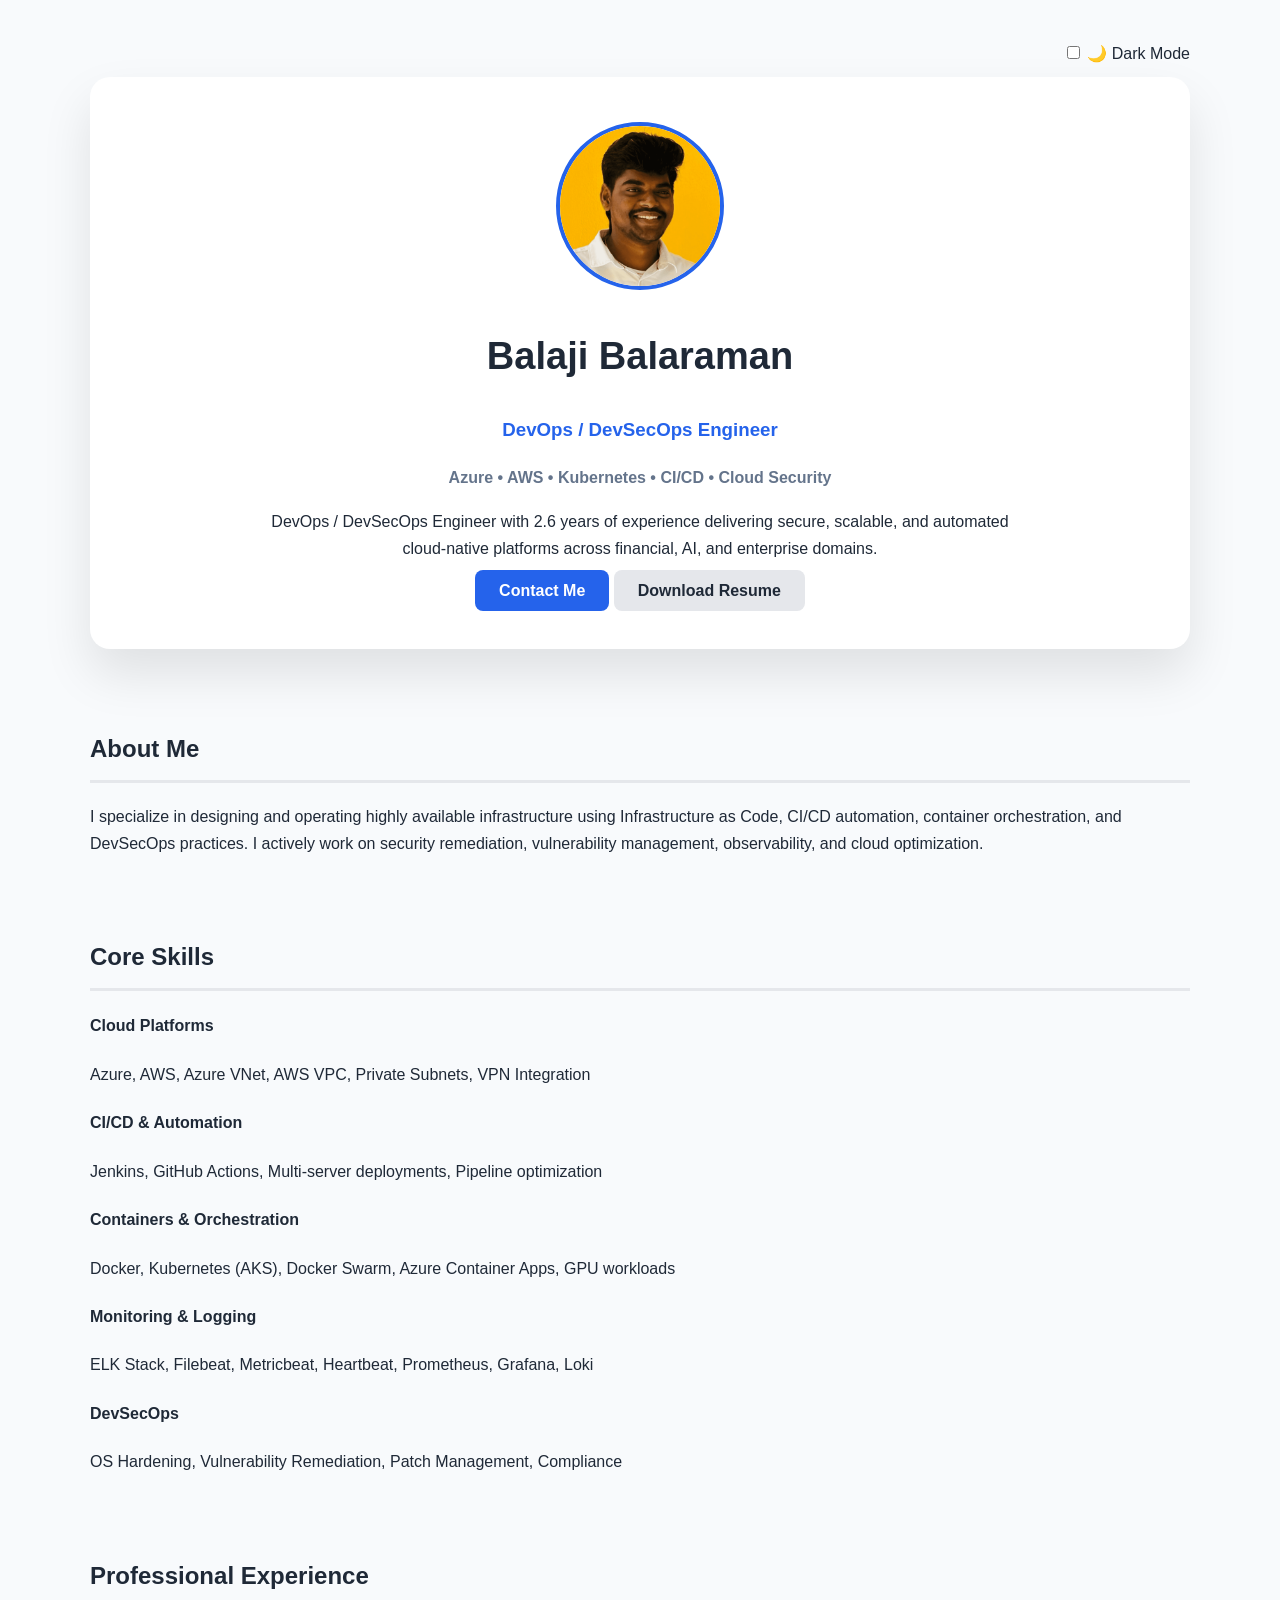
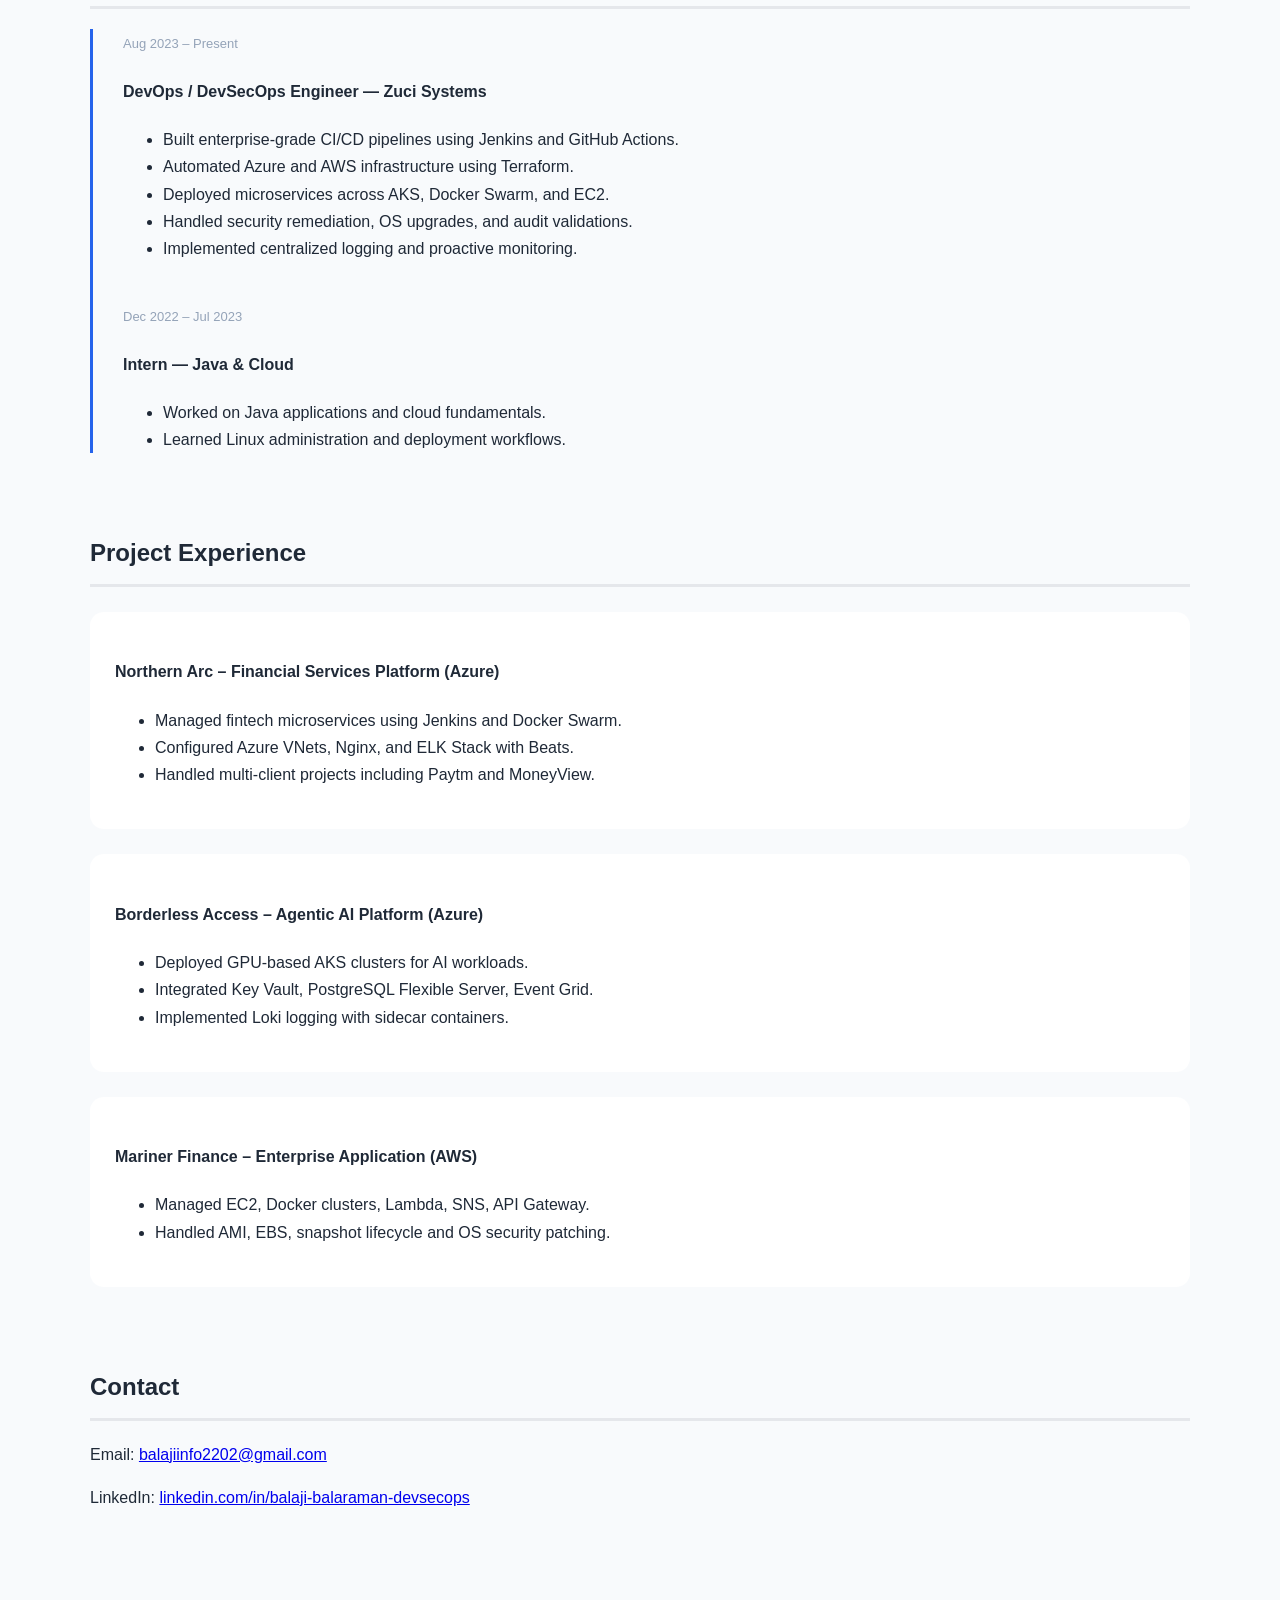
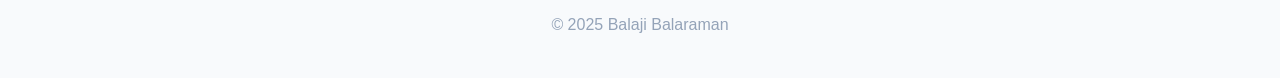
==== index.html @ a2fc6a90 "Add dark mode, timeline experience, resume download, and expanded content" ====
<!DOCTYPE html>
<html lang="en">
<head>
  <meta charset="UTF-8" />
  <meta name="viewport" content="width=device-width, initial-scale=1.0" />
  <title>Balaji Balaraman | DevOps Engineer</title>
  <link rel="stylesheet" href="style.css" />
</head>
<body>

  <!-- DARK MODE TOGGLE -->
  <div class="theme-toggle">
    <label>
      <input type="checkbox" id="darkToggle" />
      🌙 Dark Mode
    </label>
  </div>

  <!-- HERO -->
  <header class="hero">
    <div class="hero-card">
      <img src="/public/profile.jpg" class="profile-pic" />
      <h1>Balaji Balaraman</h1>
      <h3>DevOps / DevSecOps Engineer</h3>
      <p class="tagline">Azure • AWS • Kubernetes • CI/CD • Cloud Security</p>

      <p class="summary">
        DevOps / DevSecOps Engineer with 2.6 years of experience delivering
        secure, scalable, and automated cloud-native platforms across
        financial, AI, and enterprise domains.
      </p>

      <div class="hero-actions">
        <a href="#contact" class="btn primary">Contact Me</a>
        <a href="Balaji_Balaraman_Resume.pdf" download class="btn secondary">
          Download Resume
        </a>
      </div>
    </div>
  </header>

  <!-- ABOUT -->
  <section>
    <h2>About Me</h2>
    <p>
      I specialize in designing and operating highly available infrastructure
      using Infrastructure as Code, CI/CD automation, container orchestration,
      and DevSecOps practices. I actively work on security remediation,
      vulnerability management, observability, and cloud optimization.
    </p>
  </section>

  <!-- CORE SKILLS -->
  <section>
    <h2>Core Skills</h2>

    <div class="skills-block">
      <h4>Cloud Platforms</h4>
      <p>Azure, AWS, Azure VNet, AWS VPC, Private Subnets, VPN Integration</p>
    </div>

    <div class="skills-block">
      <h4>CI/CD & Automation</h4>
      <p>Jenkins, GitHub Actions, Multi-server deployments, Pipeline optimization</p>
    </div>

    <div class="skills-block">
      <h4>Containers & Orchestration</h4>
      <p>Docker, Kubernetes (AKS), Docker Swarm, Azure Container Apps, GPU workloads</p>
    </div>

    <div class="skills-block">
      <h4>Monitoring & Logging</h4>
      <p>ELK Stack, Filebeat, Metricbeat, Heartbeat, Prometheus, Grafana, Loki</p>
    </div>

    <div class="skills-block">
      <h4>DevSecOps</h4>
      <p>OS Hardening, Vulnerability Remediation, Patch Management, Compliance</p>
    </div>
  </section>

  <!-- EXPERIENCE TIMELINE -->
  <section>
    <h2>Professional Experience</h2>

    <div class="timeline">

      <div class="timeline-item">
        <span class="time">Aug 2023 – Present</span>
        <h4>DevOps / DevSecOps Engineer — Zuci Systems</h4>
        <ul>
          <li>Built enterprise-grade CI/CD pipelines using Jenkins and GitHub Actions.</li>
          <li>Automated Azure and AWS infrastructure using Terraform.</li>
          <li>Deployed microservices across AKS, Docker Swarm, and EC2.</li>
          <li>Handled security remediation, OS upgrades, and audit validations.</li>
          <li>Implemented centralized logging and proactive monitoring.</li>
        </ul>
      </div>

      <div class="timeline-item">
        <span class="time">Dec 2022 – Jul 2023</span>
        <h4>Intern — Java & Cloud</h4>
        <ul>
          <li>Worked on Java applications and cloud fundamentals.</li>
          <li>Learned Linux administration and deployment workflows.</li>
        </ul>
      </div>

    </div>
  </section>

  <!-- PROJECT EXPERIENCE -->
  <section>
    <h2>Project Experience</h2>

    <div class="project">
      <h4>Northern Arc – Financial Services Platform (Azure)</h4>
      <ul>
        <li>Managed fintech microservices using Jenkins and Docker Swarm.</li>
        <li>Configured Azure VNets, Nginx, and ELK Stack with Beats.</li>
        <li>Handled multi-client projects including Paytm and MoneyView.</li>
      </ul>
    </div>

    <div class="project">
      <h4>Borderless Access – Agentic AI Platform (Azure)</h4>
      <ul>
        <li>Deployed GPU-based AKS clusters for AI workloads.</li>
        <li>Integrated Key Vault, PostgreSQL Flexible Server, Event Grid.</li>
        <li>Implemented Loki logging with sidecar containers.</li>
      </ul>
    </div>

    <div class="project">
      <h4>Mariner Finance – Enterprise Application (AWS)</h4>
      <ul>
        <li>Managed EC2, Docker clusters, Lambda, SNS, API Gateway.</li>
        <li>Handled AMI, EBS, snapshot lifecycle and OS security patching.</li>
      </ul>
    </div>
  </section>

  <!-- CONTACT -->
  <section id="contact">
    <h2>Contact</h2>
    <p>Email: <a href="mailto:balajiinfo2202@gmail.com">balajiinfo2202@gmail.com</a></p>
    <p>
      LinkedIn:
      <a href="https://linkedin.com/in/balaji-balaraman-devsecops" target="_blank">
        linkedin.com/in/balaji-balaraman-devsecops
      </a>
    </p>
  </section>

  <footer>© 2025 Balaji Balaraman</footer>

  <script>
    const toggle = document.getElementById("darkToggle");
    toggle.addEventListener("change", () => {
      document.body.classList.toggle("dark");
    });
  </script>

</body>
</html>
---- style.css ----
body {
  font-family: "Segoe UI", sans-serif;
  background: #f8fafc;
  color: #1f2937;
  max-width: 1100px;
  margin: auto;
  padding: 40px 20px;
  line-height: 1.7;
  transition: background 0.3s, color 0.3s;
}

body.dark {
  background: #0f172a;
  color: #e5e7eb;
}

.theme-toggle {
  text-align: right;
  margin-bottom: 10px;
}

.hero {
  text-align: center;
  margin-bottom: 80px;
}

.hero-card {
  background: white;
  padding: 45px;
  border-radius: 20px;
  box-shadow: 0 25px 50px rgba(0,0,0,0.1);
}

body.dark .hero-card {
  background: #1e293b;
}

.profile-pic {
  width: 160px;
  border-radius: 50%;
  border: 4px solid #2563eb;
}

h1 { font-size: 38px; }
h3 { color: #2563eb; }

.tagline {
  font-weight: 600;
  color: #64748b;
}

.summary {
  max-width: 750px;
  margin: 15px auto;
}

.btn {
  padding: 12px 24px;
  border-radius: 8px;
  font-weight: 600;
  text-decoration: none;
}

.primary {
  background: #2563eb;
  color: white;
}

.secondary {
  background: #e5e7eb;
  color: #1f2937;
}

section {
  margin-top: 80px;
}

h2 {
  border-bottom: 3px solid #e5e7eb;
  padding-bottom: 10px;
}

.skills-block {
  margin-bottom: 20px;
}

.timeline {
  border-left: 3px solid #2563eb;
  padding-left: 30px;
}

.timeline-item {
  margin-bottom: 40px;
}

.time {
  font-size: 13px;
  color: #94a3b8;
}

.project {
  background: white;
  padding: 25px;
  border-radius: 14px;
  margin-top: 25px;
}

body.dark .project {
  background: #1e293b;
}

footer {
  margin-top: 100px;
  text-align: center;
  color: #94a3b8;
}
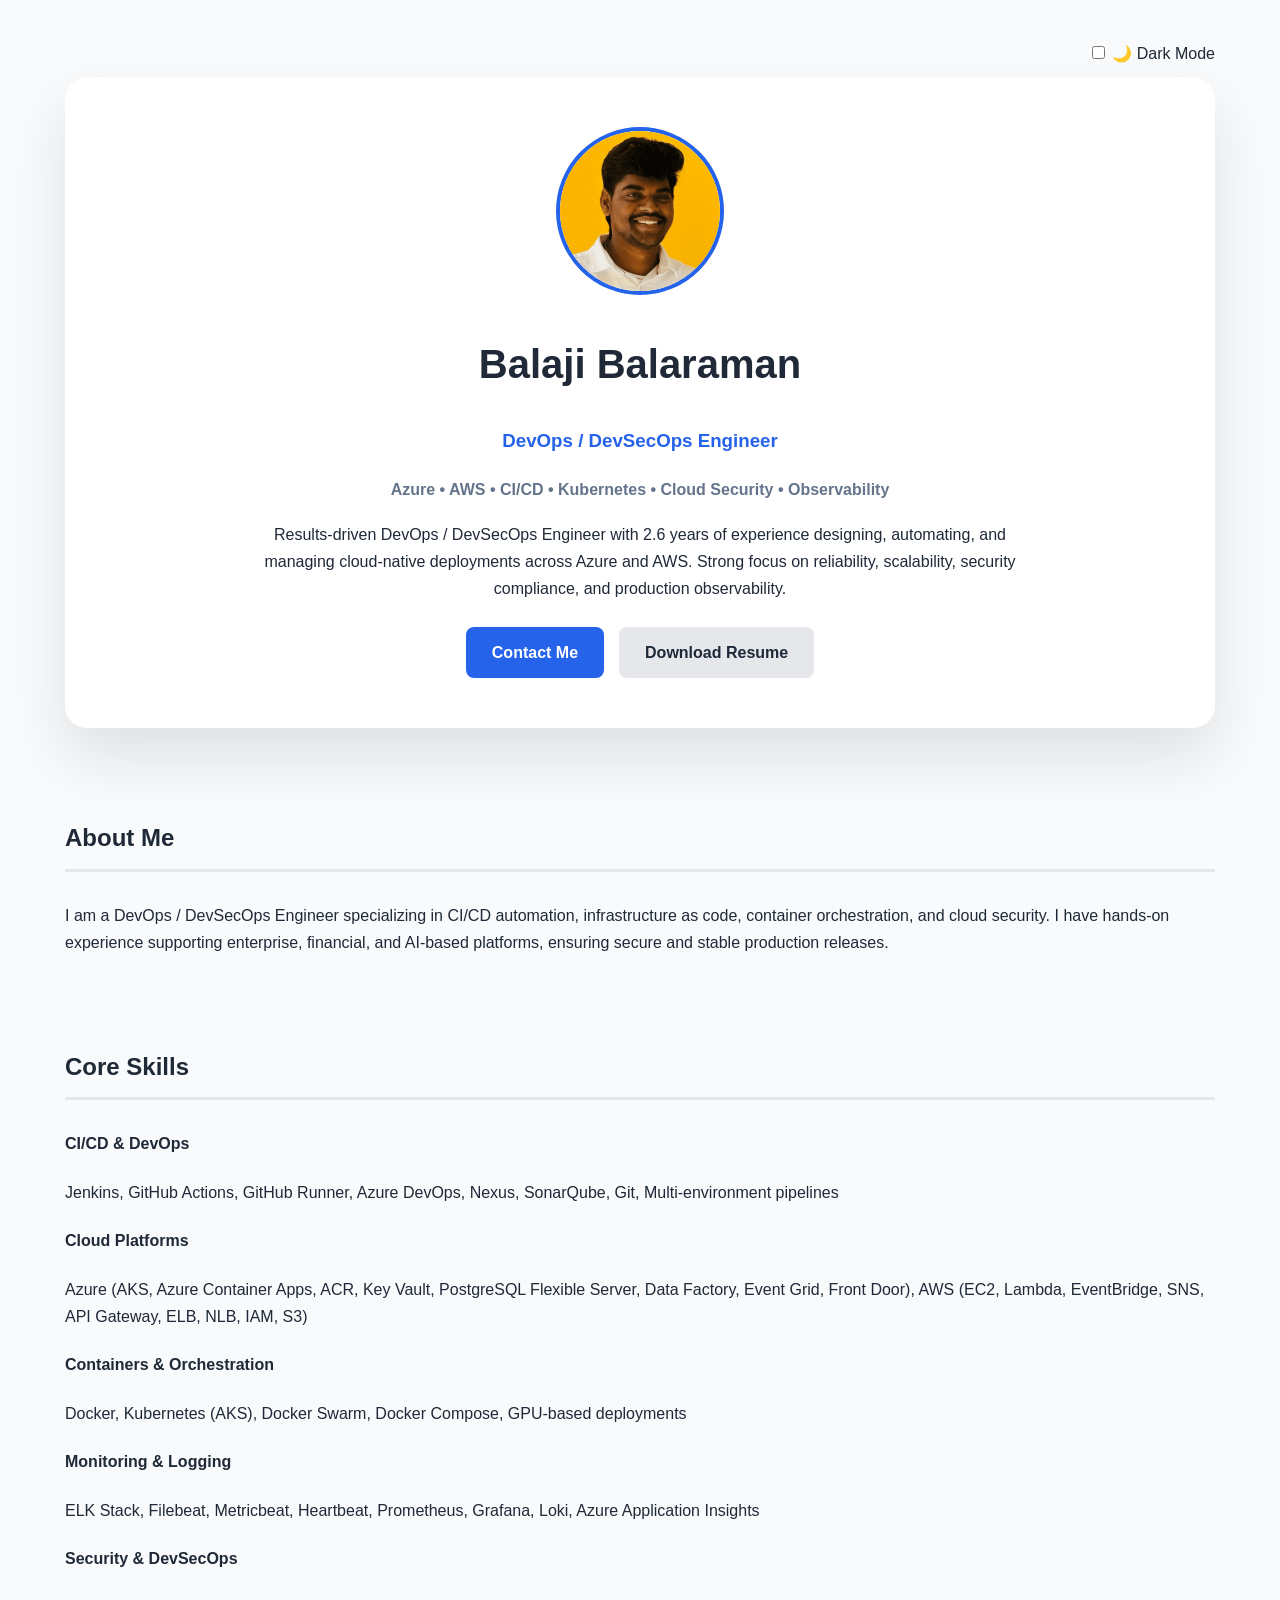
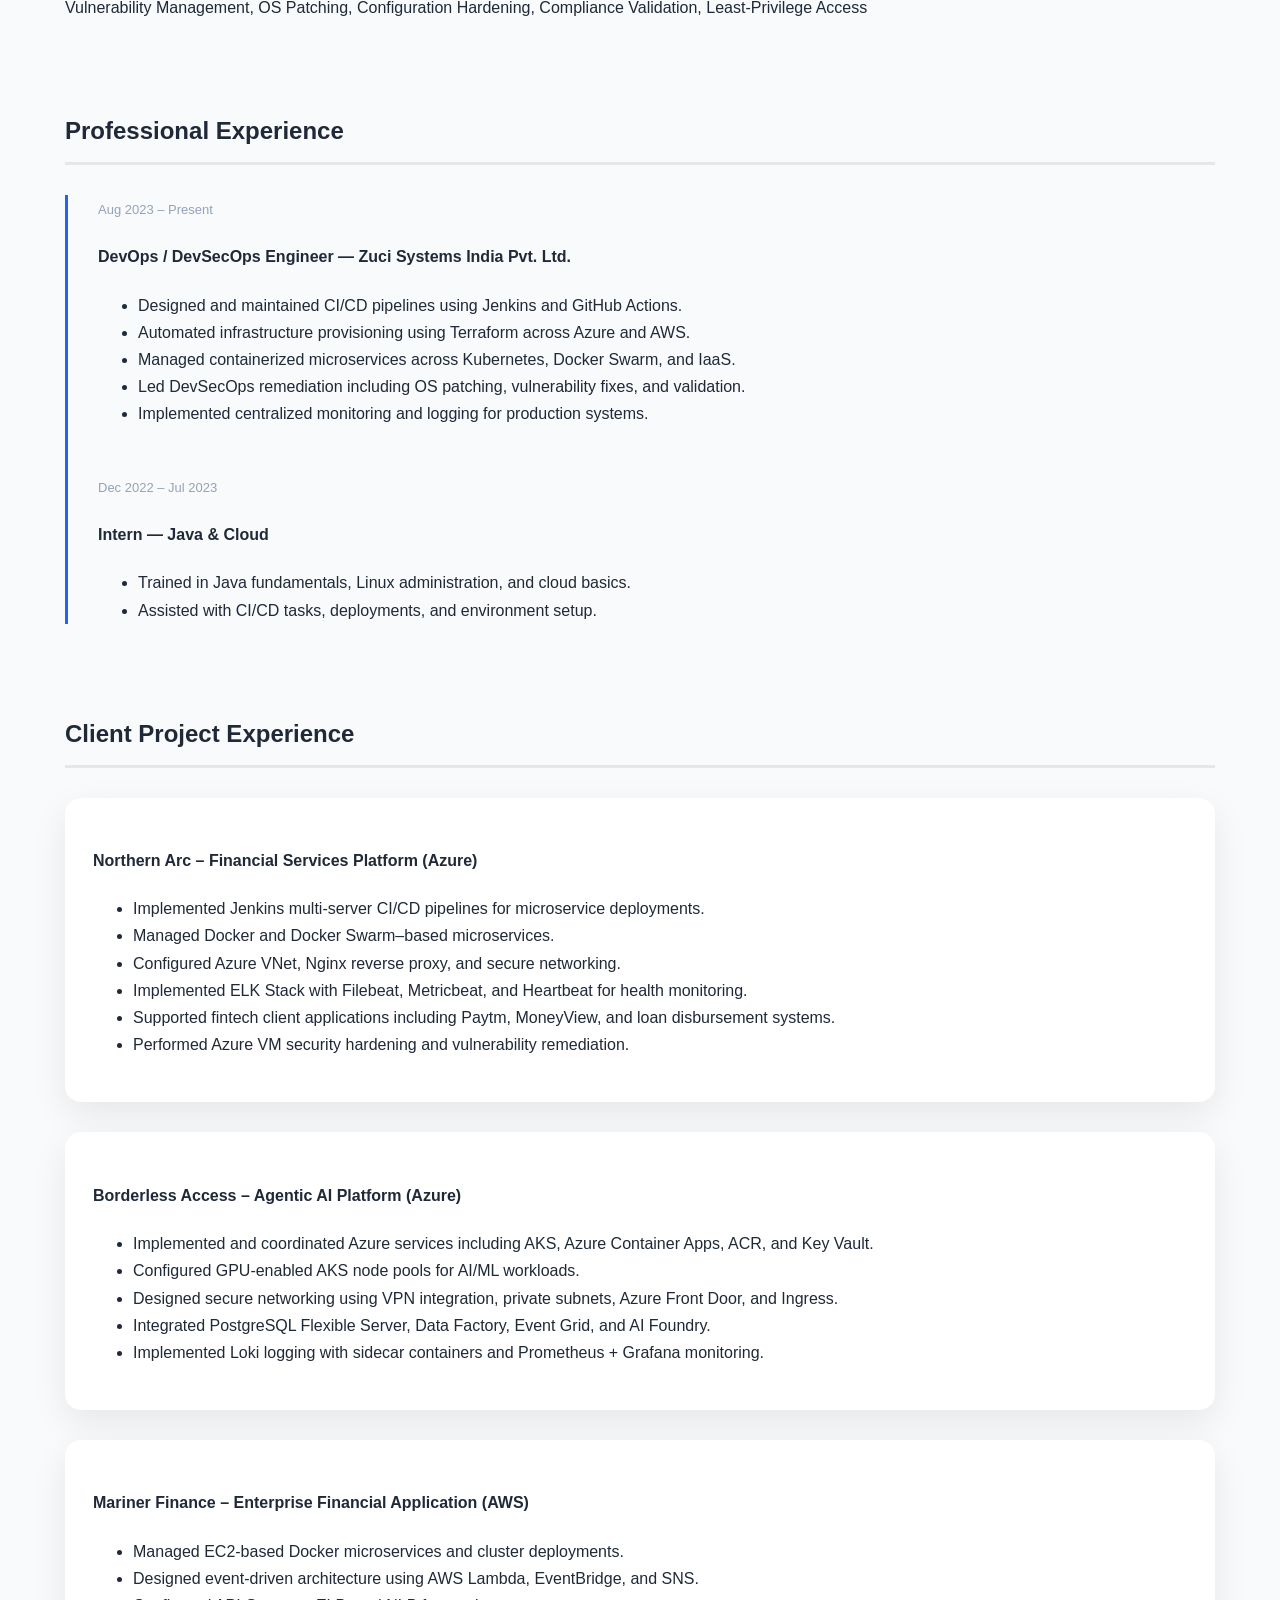
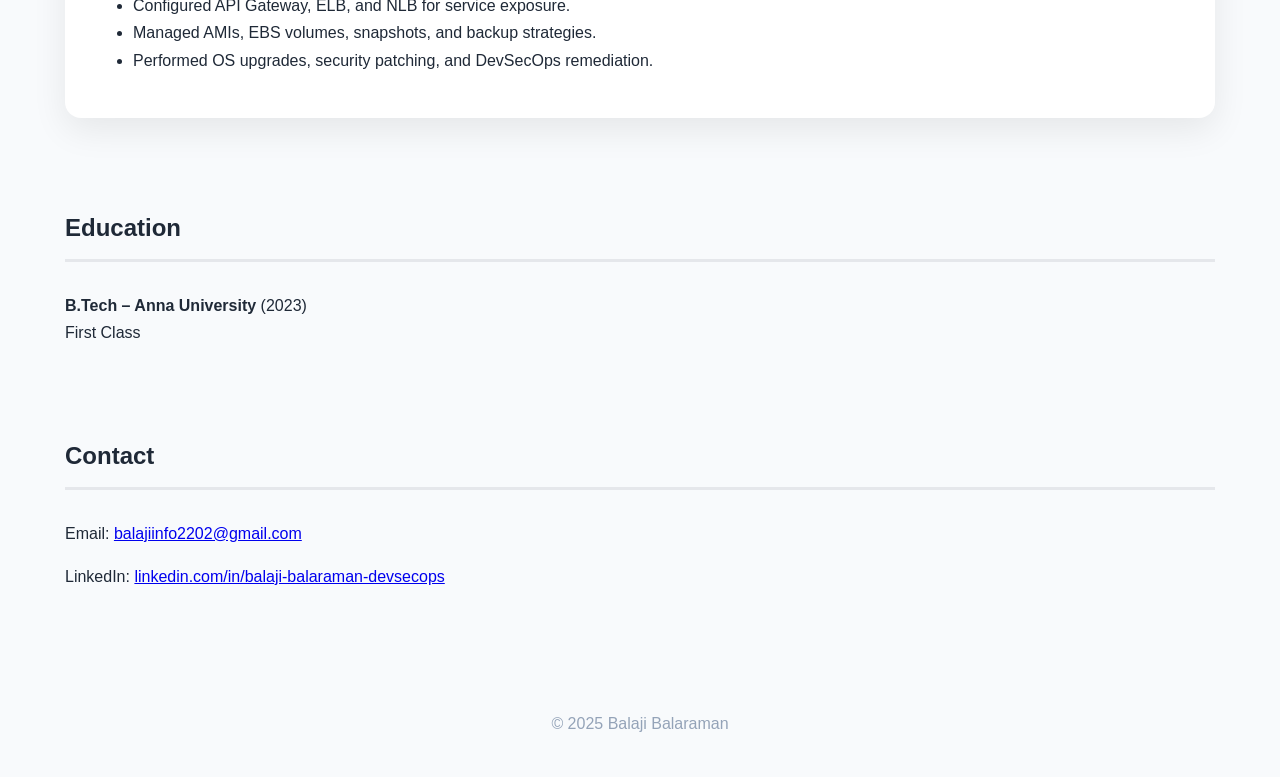
==== commit 7f3c9a94: "Update portfolio with resume-aligned detailed project experience" ====
--- a/index.html
+++ b/index.html
@@ -3,7 +3,7 @@
 <head>
   <meta charset="UTF-8" />
   <meta name="viewport" content="width=device-width, initial-scale=1.0" />
-  <title>Balaji Balaraman | DevOps Engineer</title>
+  <title>Balaji Balaraman | DevOps / DevSecOps Engineer</title>
   <link rel="stylesheet" href="style.css" />
 </head>
 <body>
@@ -19,15 +19,18 @@
   <!-- HERO -->
   <header class="hero">
     <div class="hero-card">
-      <img src="/public/profile.jpg" class="profile-pic" />
+      <img src="/public/profile.jpg" alt="Balaji Balaraman" class="profile-pic" />
       <h1>Balaji Balaraman</h1>
       <h3>DevOps / DevSecOps Engineer</h3>
-      <p class="tagline">Azure • AWS • Kubernetes • CI/CD • Cloud Security</p>
+      <p class="tagline">
+        Azure • AWS • CI/CD • Kubernetes • Cloud Security • Observability
+      </p>
 
       <p class="summary">
-        DevOps / DevSecOps Engineer with 2.6 years of experience delivering
-        secure, scalable, and automated cloud-native platforms across
-        financial, AI, and enterprise domains.
+        Results-driven DevOps / DevSecOps Engineer with 2.6 years of experience
+        designing, automating, and managing cloud-native deployments across
+        Azure and AWS. Strong focus on reliability, scalability, security
+        compliance, and production observability.
       </p>
 
       <div class="hero-actions">
@@ -43,10 +46,10 @@
   <section>
     <h2>About Me</h2>
     <p>
-      I specialize in designing and operating highly available infrastructure
-      using Infrastructure as Code, CI/CD automation, container orchestration,
-      and DevSecOps practices. I actively work on security remediation,
-      vulnerability management, observability, and cloud optimization.
+      I am a DevOps / DevSecOps Engineer specializing in CI/CD automation,
+      infrastructure as code, container orchestration, and cloud security.
+      I have hands-on experience supporting enterprise, financial, and AI-based
+      platforms, ensuring secure and stable production releases.
     </p>
   </section>
 
@@ -55,28 +58,44 @@
     <h2>Core Skills</h2>
 
     <div class="skills-block">
+      <h4>CI/CD & DevOps</h4>
+      <p>
+        Jenkins, GitHub Actions, GitHub Runner, Azure DevOps, Nexus,
+        SonarQube, Git, Multi-environment pipelines
+      </p>
+    </div>
+
+    <div class="skills-block">
       <h4>Cloud Platforms</h4>
-      <p>Azure, AWS, Azure VNet, AWS VPC, Private Subnets, VPN Integration</p>
-    </div>
-
-    <div class="skills-block">
-      <h4>CI/CD & Automation</h4>
-      <p>Jenkins, GitHub Actions, Multi-server deployments, Pipeline optimization</p>
+      <p>
+        Azure (AKS, Azure Container Apps, ACR, Key Vault, PostgreSQL Flexible Server,
+        Data Factory, Event Grid, Front Door),
+        AWS (EC2, Lambda, EventBridge, SNS, API Gateway, ELB, NLB, IAM, S3)
+      </p>
     </div>
 
     <div class="skills-block">
       <h4>Containers & Orchestration</h4>
-      <p>Docker, Kubernetes (AKS), Docker Swarm, Azure Container Apps, GPU workloads</p>
+      <p>
+        Docker, Kubernetes (AKS), Docker Swarm, Docker Compose,
+        GPU-based deployments
+      </p>
     </div>
 
     <div class="skills-block">
       <h4>Monitoring & Logging</h4>
-      <p>ELK Stack, Filebeat, Metricbeat, Heartbeat, Prometheus, Grafana, Loki</p>
-    </div>
-
-    <div class="skills-block">
-      <h4>DevSecOps</h4>
-      <p>OS Hardening, Vulnerability Remediation, Patch Management, Compliance</p>
+      <p>
+        ELK Stack, Filebeat, Metricbeat, Heartbeat,
+        Prometheus, Grafana, Loki, Azure Application Insights
+      </p>
+    </div>
+
+    <div class="skills-block">
+      <h4>Security & DevSecOps</h4>
+      <p>
+        Vulnerability Management, OS Patching, Configuration Hardening,
+        Compliance Validation, Least-Privilege Access
+      </p>
     </div>
   </section>
 
@@ -85,16 +104,15 @@
     <h2>Professional Experience</h2>
 
     <div class="timeline">
-
       <div class="timeline-item">
         <span class="time">Aug 2023 – Present</span>
-        <h4>DevOps / DevSecOps Engineer — Zuci Systems</h4>
+        <h4>DevOps / DevSecOps Engineer — Zuci Systems India Pvt. Ltd.</h4>
         <ul>
-          <li>Built enterprise-grade CI/CD pipelines using Jenkins and GitHub Actions.</li>
-          <li>Automated Azure and AWS infrastructure using Terraform.</li>
-          <li>Deployed microservices across AKS, Docker Swarm, and EC2.</li>
-          <li>Handled security remediation, OS upgrades, and audit validations.</li>
-          <li>Implemented centralized logging and proactive monitoring.</li>
+          <li>Designed and maintained CI/CD pipelines using Jenkins and GitHub Actions.</li>
+          <li>Automated infrastructure provisioning using Terraform across Azure and AWS.</li>
+          <li>Managed containerized microservices across Kubernetes, Docker Swarm, and IaaS.</li>
+          <li>Led DevSecOps remediation including OS patching, vulnerability fixes, and validation.</li>
+          <li>Implemented centralized monitoring and logging for production systems.</li>
         </ul>
       </div>
 
@@ -102,43 +120,59 @@
         <span class="time">Dec 2022 – Jul 2023</span>
         <h4>Intern — Java & Cloud</h4>
         <ul>
-          <li>Worked on Java applications and cloud fundamentals.</li>
-          <li>Learned Linux administration and deployment workflows.</li>
+          <li>Trained in Java fundamentals, Linux administration, and cloud basics.</li>
+          <li>Assisted with CI/CD tasks, deployments, and environment setup.</li>
         </ul>
       </div>
-
     </div>
   </section>
 
   <!-- PROJECT EXPERIENCE -->
   <section>
-    <h2>Project Experience</h2>
+    <h2>Client Project Experience</h2>
 
     <div class="project">
       <h4>Northern Arc – Financial Services Platform (Azure)</h4>
       <ul>
-        <li>Managed fintech microservices using Jenkins and Docker Swarm.</li>
-        <li>Configured Azure VNets, Nginx, and ELK Stack with Beats.</li>
-        <li>Handled multi-client projects including Paytm and MoneyView.</li>
+        <li>Implemented Jenkins multi-server CI/CD pipelines for microservice deployments.</li>
+        <li>Managed Docker and Docker Swarm–based microservices.</li>
+        <li>Configured Azure VNet, Nginx reverse proxy, and secure networking.</li>
+        <li>Implemented ELK Stack with Filebeat, Metricbeat, and Heartbeat for health monitoring.</li>
+        <li>Supported fintech client applications including Paytm, MoneyView, and loan disbursement systems.</li>
+        <li>Performed Azure VM security hardening and vulnerability remediation.</li>
       </ul>
     </div>
 
     <div class="project">
       <h4>Borderless Access – Agentic AI Platform (Azure)</h4>
       <ul>
-        <li>Deployed GPU-based AKS clusters for AI workloads.</li>
-        <li>Integrated Key Vault, PostgreSQL Flexible Server, Event Grid.</li>
-        <li>Implemented Loki logging with sidecar containers.</li>
+        <li>Implemented and coordinated Azure services including AKS, Azure Container Apps, ACR, and Key Vault.</li>
+        <li>Configured GPU-enabled AKS node pools for AI/ML workloads.</li>
+        <li>Designed secure networking using VPN integration, private subnets, Azure Front Door, and Ingress.</li>
+        <li>Integrated PostgreSQL Flexible Server, Data Factory, Event Grid, and AI Foundry.</li>
+        <li>Implemented Loki logging with sidecar containers and Prometheus + Grafana monitoring.</li>
       </ul>
     </div>
 
     <div class="project">
-      <h4>Mariner Finance – Enterprise Application (AWS)</h4>
+      <h4>Mariner Finance – Enterprise Financial Application (AWS)</h4>
       <ul>
-        <li>Managed EC2, Docker clusters, Lambda, SNS, API Gateway.</li>
-        <li>Handled AMI, EBS, snapshot lifecycle and OS security patching.</li>
+        <li>Managed EC2-based Docker microservices and cluster deployments.</li>
+        <li>Designed event-driven architecture using AWS Lambda, EventBridge, and SNS.</li>
+        <li>Configured API Gateway, ELB, and NLB for service exposure.</li>
+        <li>Managed AMIs, EBS volumes, snapshots, and backup strategies.</li>
+        <li>Performed OS upgrades, security patching, and DevSecOps remediation.</li>
       </ul>
     </div>
+  </section>
+
+  <!-- EDUCATION -->
+  <section>
+    <h2>Education</h2>
+    <p>
+      <strong>B.Tech – Anna University</strong> (2023)<br />
+      First Class
+    </p>
   </section>
 
   <!-- CONTACT -->
@@ -153,7 +187,9 @@
     </p>
   </section>
 
-  <footer>© 2025 Balaji Balaraman</footer>
+  <footer>
+    © 2025 Balaji Balaraman
+  </footer>
 
   <script>
     const toggle = document.getElementById("darkToggle");
--- a/style.css
+++ b/style.css
@@ -2,7 +2,7 @@
   font-family: "Segoe UI", sans-serif;
   background: #f8fafc;
   color: #1f2937;
-  max-width: 1100px;
+  max-width: 1150px;
   margin: auto;
   padding: 40px 20px;
   line-height: 1.7;
@@ -21,14 +21,14 @@
 
 .hero {
   text-align: center;
-  margin-bottom: 80px;
+  margin-bottom: 90px;
 }
 
 .hero-card {
-  background: white;
-  padding: 45px;
-  border-radius: 20px;
-  box-shadow: 0 25px 50px rgba(0,0,0,0.1);
+  background: #ffffff;
+  padding: 50px 35px;
+  border-radius: 22px;
+  box-shadow: 0 30px 60px rgba(0,0,0,0.1);
 }
 
 body.dark .hero-card {
@@ -37,12 +37,19 @@
 
 .profile-pic {
   width: 160px;
+  height: 160px;
   border-radius: 50%;
   border: 4px solid #2563eb;
+  object-fit: cover;
 }
 
-h1 { font-size: 38px; }
-h3 { color: #2563eb; }
+h1 {
+  font-size: 40px;
+}
+
+h3 {
+  color: #2563eb;
+}
 
 .tagline {
   font-weight: 600;
@@ -50,12 +57,19 @@
 }
 
 .summary {
-  max-width: 750px;
-  margin: 15px auto;
+  max-width: 800px;
+  margin: 18px auto;
+}
+
+.hero-actions {
+  margin-top: 25px;
+  display: flex;
+  justify-content: center;
+  gap: 15px;
 }
 
 .btn {
-  padding: 12px 24px;
+  padding: 12px 26px;
   border-radius: 8px;
   font-weight: 600;
   text-decoration: none;
@@ -63,7 +77,7 @@
 
 .primary {
   background: #2563eb;
-  color: white;
+  color: #ffffff;
 }
 
 .secondary {
@@ -72,12 +86,13 @@
 }
 
 section {
-  margin-top: 80px;
+  margin-top: 90px;
 }
 
 h2 {
   border-bottom: 3px solid #e5e7eb;
   padding-bottom: 10px;
+  margin-bottom: 30px;
 }
 
 .skills-block {
@@ -90,7 +105,7 @@
 }
 
 .timeline-item {
-  margin-bottom: 40px;
+  margin-bottom: 45px;
 }
 
 .time {
@@ -99,10 +114,11 @@
 }
 
 .project {
-  background: white;
-  padding: 25px;
-  border-radius: 14px;
-  margin-top: 25px;
+  background: #ffffff;
+  padding: 28px;
+  border-radius: 16px;
+  margin-top: 30px;
+  box-shadow: 0 12px 35px rgba(0,0,0,0.08);
 }
 
 body.dark .project {
@@ -110,7 +126,7 @@
 }
 
 footer {
-  margin-top: 100px;
+  margin-top: 120px;
   text-align: center;
   color: #94a3b8;
 }
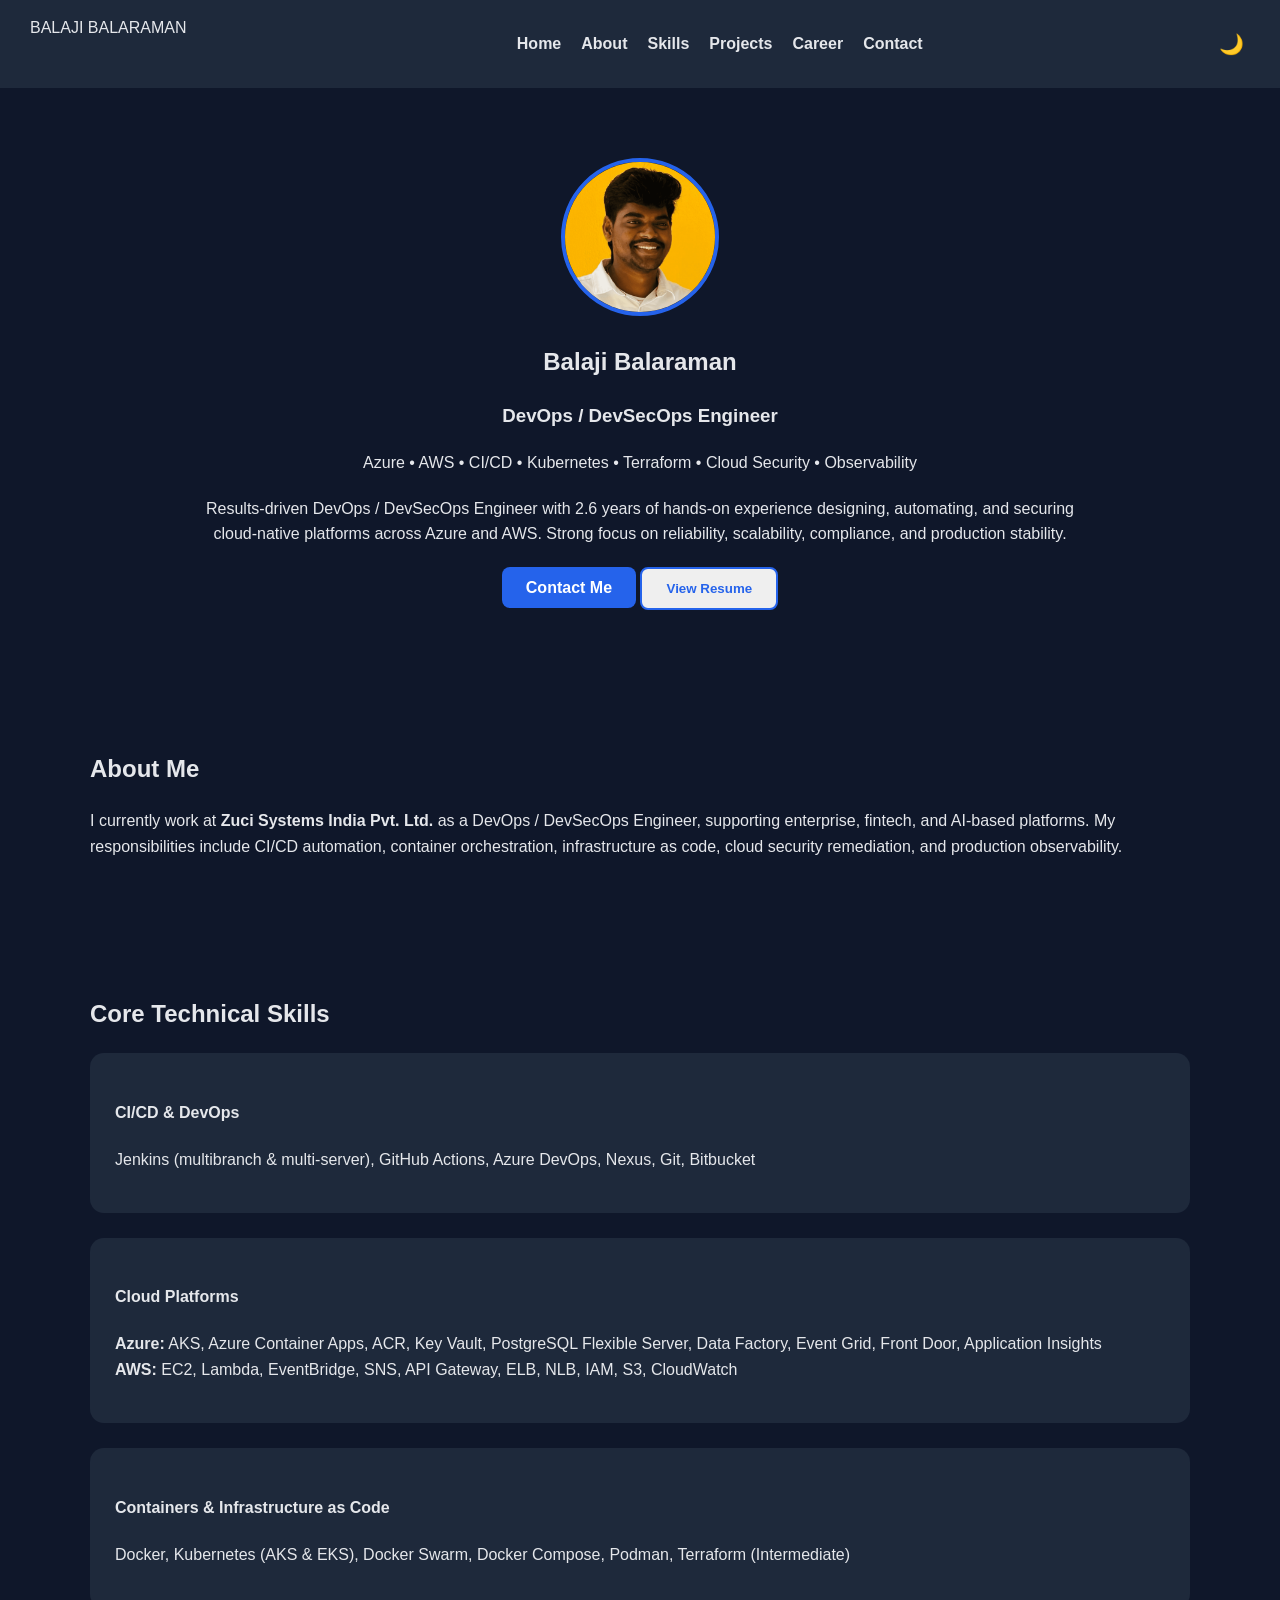
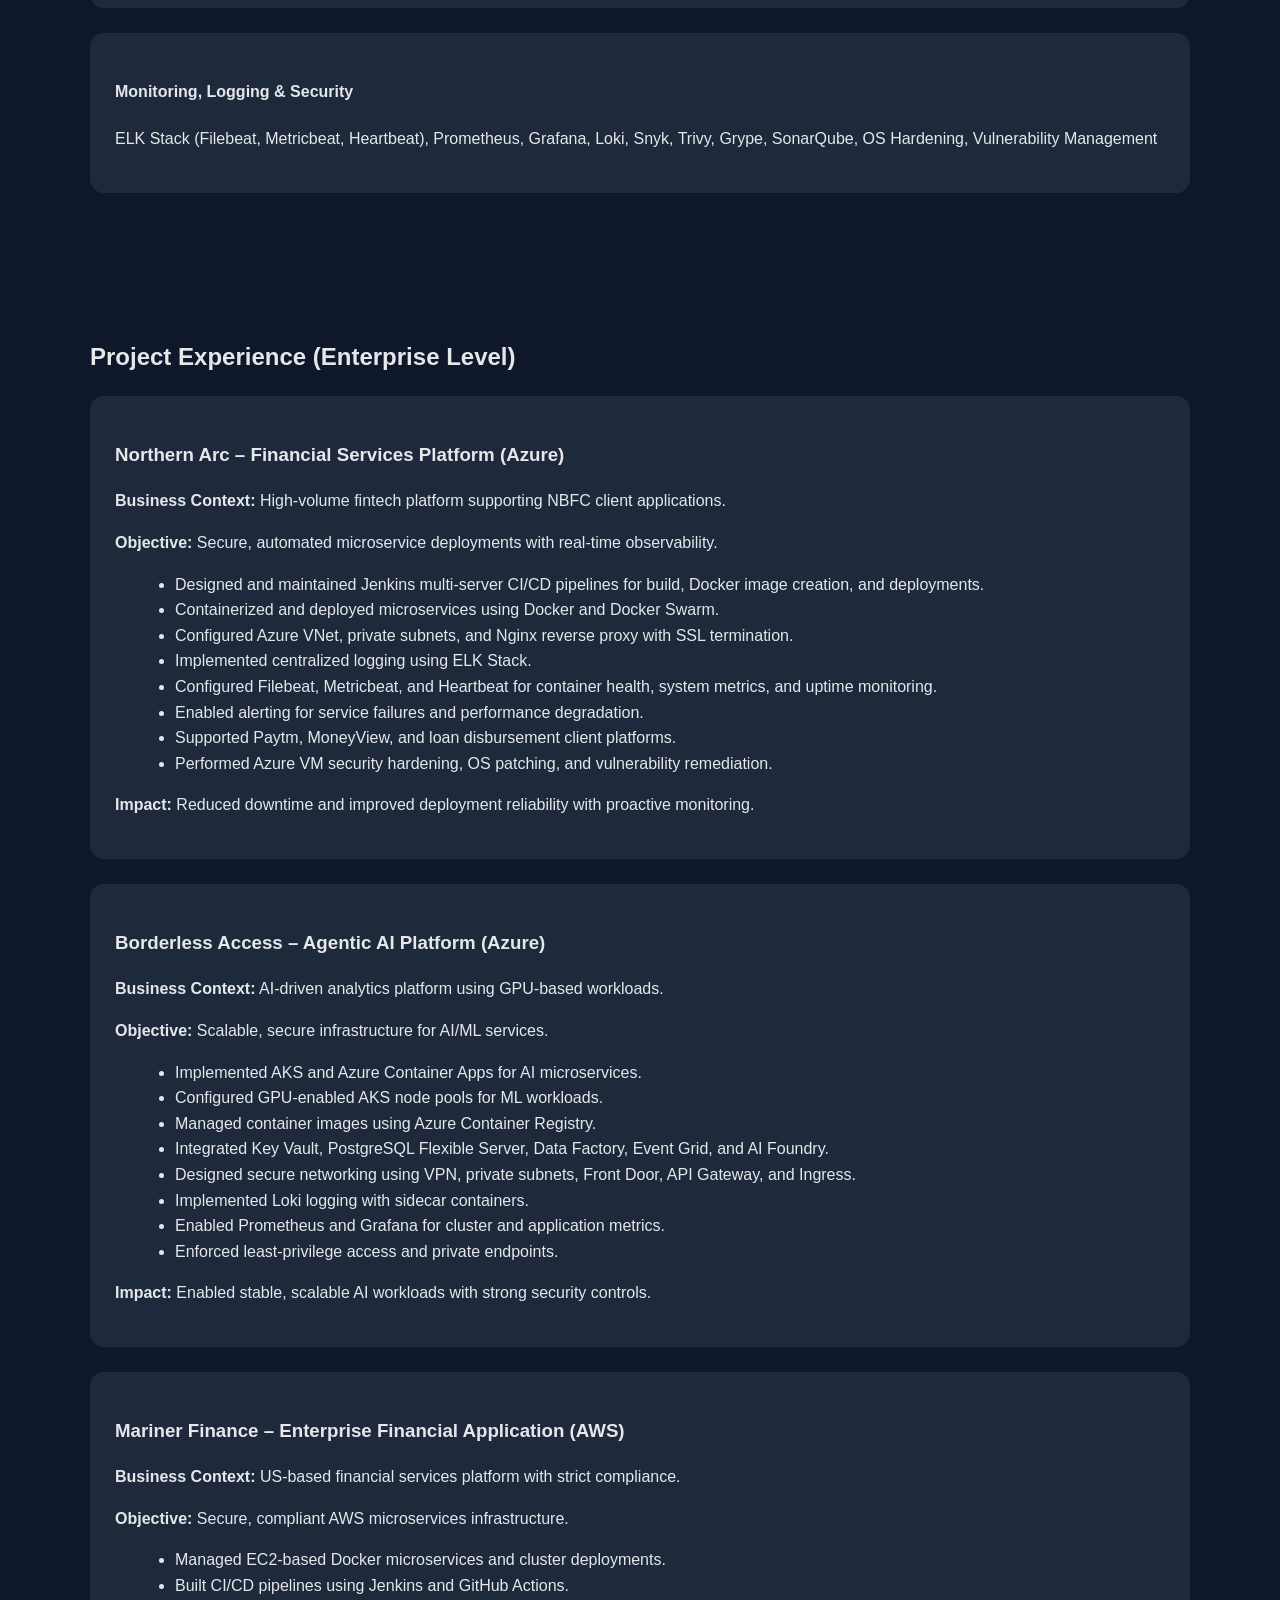
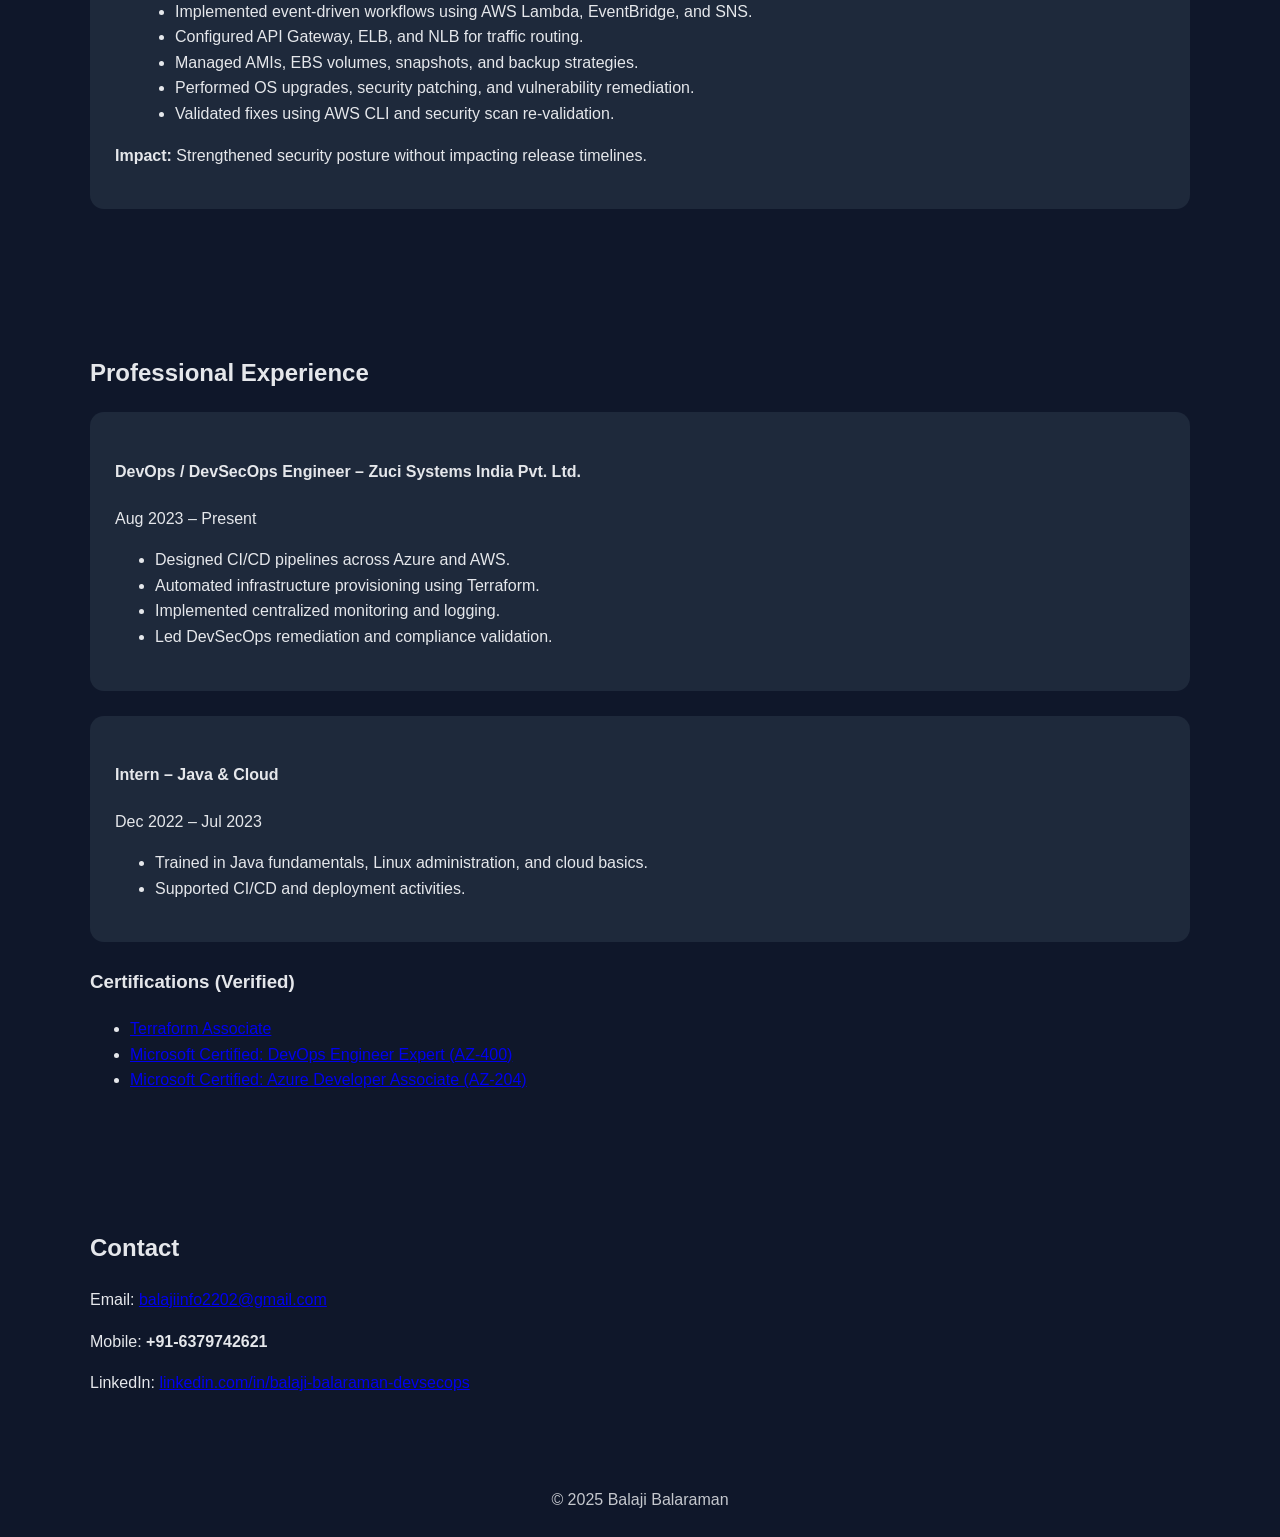
==== commit ae4d6463: "added" ====
--- a/index.html
+++ b/index.html
@@ -1,202 +1,237 @@
 <!DOCTYPE html>
 <html lang="en">
 <head>
-  <meta charset="UTF-8" />
-  <meta name="viewport" content="width=device-width, initial-scale=1.0" />
+  <meta charset="UTF-8"/>
+  <meta name="viewport" content="width=device-width, initial-scale=1.0"/>
   <title>Balaji Balaraman | DevOps / DevSecOps Engineer</title>
-  <link rel="stylesheet" href="style.css" />
+
+  <!-- SEO -->
+  <meta name="description" content="Balaji Balaraman – DevOps / DevSecOps Engineer with 2.6 years experience in Azure, AWS, CI/CD, Kubernetes, Terraform, and Cloud Security."/>
+  <meta name="keywords" content="DevOps Engineer, DevSecOps, Azure, AWS, Kubernetes, Jenkins, Terraform, CI/CD, Cloud Security"/>
+
+  <link rel="stylesheet" href="style.css"/>
 </head>
-<body>
-
-  <!-- DARK MODE TOGGLE -->
-  <div class="theme-toggle">
-    <label>
-      <input type="checkbox" id="darkToggle" />
-      🌙 Dark Mode
-    </label>
-  </div>
-
-  <!-- HERO -->
-  <header class="hero">
-    <div class="hero-card">
-      <img src="/public/profile.jpg" alt="Balaji Balaraman" class="profile-pic" />
-      <h1>Balaji Balaraman</h1>
-      <h3>DevOps / DevSecOps Engineer</h3>
-      <p class="tagline">
-        Azure • AWS • CI/CD • Kubernetes • Cloud Security • Observability
-      </p>
-
-      <p class="summary">
-        Results-driven DevOps / DevSecOps Engineer with 2.6 years of experience
-        designing, automating, and managing cloud-native deployments across
-        Azure and AWS. Strong focus on reliability, scalability, security
-        compliance, and production observability.
-      </p>
-
-      <div class="hero-actions">
-        <a href="#contact" class="btn primary">Contact Me</a>
-        <a href="Balaji_Balaraman_Resume.pdf" download class="btn secondary">
-          Download Resume
-        </a>
-      </div>
-    </div>
-  </header>
-
-  <!-- ABOUT -->
-  <section>
-    <h2>About Me</h2>
+
+<body class="dark">
+
+<!-- NAVBAR -->
+<nav class="navbar">
+  <div class="nav-brand">BALAJI BALARAMAN</div>
+
+  <ul class="nav-links">
+    <li><a href="#home">Home</a></li>
+    <li><a href="#about">About</a></li>
+    <li><a href="#skills">Skills</a></li>
+    <li><a href="#projects">Projects</a></li>
+    <li><a href="#career">Career</a></li>
+    <li><a href="#contact">Contact</a></li>
+  </ul>
+
+  <button id="themeToggle" class="theme-btn">🌙</button>
+</nav>
+
+<!-- HERO -->
+<section id="home" class="hero">
+  <img src="/public/profile.jpg" alt="Balaji Balaraman" class="profile-pic"/>
+
+  <h1>Balaji Balaraman</h1>
+  <h3>DevOps / DevSecOps Engineer</h3>
+
+  <p class="hero-sub">
+    Azure • AWS • CI/CD • Kubernetes • Terraform • Cloud Security • Observability
+  </p>
+
+  <p class="hero-desc">
+    Results-driven DevOps / DevSecOps Engineer with 2.6 years of hands-on experience
+    designing, automating, and securing cloud-native platforms across Azure and AWS.
+    Strong focus on reliability, scalability, compliance, and production stability.
+  </p>
+
+  <div class="hero-actions">
+    <a href="#contact" class="btn primary">Contact Me</a>
+    <button id="openResume" class="btn secondary">View Resume</button>
+  </div>
+</section>
+
+<!-- ABOUT -->
+<section id="about">
+  <h2>About Me</h2>
+  <p>
+    I currently work at <strong>Zuci Systems India Pvt. Ltd.</strong> as a DevOps /
+    DevSecOps Engineer, supporting enterprise, fintech, and AI-based platforms.
+    My responsibilities include CI/CD automation, container orchestration,
+    infrastructure as code, cloud security remediation, and production observability.
+  </p>
+</section>
+
+<!-- SKILLS -->
+<section id="skills">
+  <h2>Core Technical Skills</h2>
+
+  <div class="skill-card">
+    <h4>CI/CD & DevOps</h4>
+    <p>Jenkins (multibranch & multi-server), GitHub Actions, Azure DevOps, Nexus, Git, Bitbucket</p>
+  </div>
+
+  <div class="skill-card">
+    <h4>Cloud Platforms</h4>
     <p>
-      I am a DevOps / DevSecOps Engineer specializing in CI/CD automation,
-      infrastructure as code, container orchestration, and cloud security.
-      I have hands-on experience supporting enterprise, financial, and AI-based
-      platforms, ensuring secure and stable production releases.
+      <strong>Azure:</strong> AKS, Azure Container Apps, ACR, Key Vault,
+      PostgreSQL Flexible Server, Data Factory, Event Grid, Front Door, Application Insights<br/>
+      <strong>AWS:</strong> EC2, Lambda, EventBridge, SNS, API Gateway,
+      ELB, NLB, IAM, S3, CloudWatch
     </p>
-  </section>
-
-  <!-- CORE SKILLS -->
-  <section>
-    <h2>Core Skills</h2>
-
-    <div class="skills-block">
-      <h4>CI/CD & DevOps</h4>
-      <p>
-        Jenkins, GitHub Actions, GitHub Runner, Azure DevOps, Nexus,
-        SonarQube, Git, Multi-environment pipelines
-      </p>
-    </div>
-
-    <div class="skills-block">
-      <h4>Cloud Platforms</h4>
-      <p>
-        Azure (AKS, Azure Container Apps, ACR, Key Vault, PostgreSQL Flexible Server,
-        Data Factory, Event Grid, Front Door),
-        AWS (EC2, Lambda, EventBridge, SNS, API Gateway, ELB, NLB, IAM, S3)
-      </p>
-    </div>
-
-    <div class="skills-block">
-      <h4>Containers & Orchestration</h4>
-      <p>
-        Docker, Kubernetes (AKS), Docker Swarm, Docker Compose,
-        GPU-based deployments
-      </p>
-    </div>
-
-    <div class="skills-block">
-      <h4>Monitoring & Logging</h4>
-      <p>
-        ELK Stack, Filebeat, Metricbeat, Heartbeat,
-        Prometheus, Grafana, Loki, Azure Application Insights
-      </p>
-    </div>
-
-    <div class="skills-block">
-      <h4>Security & DevSecOps</h4>
-      <p>
-        Vulnerability Management, OS Patching, Configuration Hardening,
-        Compliance Validation, Least-Privilege Access
-      </p>
-    </div>
-  </section>
-
-  <!-- EXPERIENCE TIMELINE -->
-  <section>
-    <h2>Professional Experience</h2>
-
-    <div class="timeline">
-      <div class="timeline-item">
-        <span class="time">Aug 2023 – Present</span>
-        <h4>DevOps / DevSecOps Engineer — Zuci Systems India Pvt. Ltd.</h4>
-        <ul>
-          <li>Designed and maintained CI/CD pipelines using Jenkins and GitHub Actions.</li>
-          <li>Automated infrastructure provisioning using Terraform across Azure and AWS.</li>
-          <li>Managed containerized microservices across Kubernetes, Docker Swarm, and IaaS.</li>
-          <li>Led DevSecOps remediation including OS patching, vulnerability fixes, and validation.</li>
-          <li>Implemented centralized monitoring and logging for production systems.</li>
-        </ul>
-      </div>
-
-      <div class="timeline-item">
-        <span class="time">Dec 2022 – Jul 2023</span>
-        <h4>Intern — Java & Cloud</h4>
-        <ul>
-          <li>Trained in Java fundamentals, Linux administration, and cloud basics.</li>
-          <li>Assisted with CI/CD tasks, deployments, and environment setup.</li>
-        </ul>
-      </div>
-    </div>
-  </section>
-
-  <!-- PROJECT EXPERIENCE -->
-  <section>
-    <h2>Client Project Experience</h2>
-
-    <div class="project">
-      <h4>Northern Arc – Financial Services Platform (Azure)</h4>
-      <ul>
-        <li>Implemented Jenkins multi-server CI/CD pipelines for microservice deployments.</li>
-        <li>Managed Docker and Docker Swarm–based microservices.</li>
-        <li>Configured Azure VNet, Nginx reverse proxy, and secure networking.</li>
-        <li>Implemented ELK Stack with Filebeat, Metricbeat, and Heartbeat for health monitoring.</li>
-        <li>Supported fintech client applications including Paytm, MoneyView, and loan disbursement systems.</li>
-        <li>Performed Azure VM security hardening and vulnerability remediation.</li>
-      </ul>
-    </div>
-
-    <div class="project">
-      <h4>Borderless Access – Agentic AI Platform (Azure)</h4>
-      <ul>
-        <li>Implemented and coordinated Azure services including AKS, Azure Container Apps, ACR, and Key Vault.</li>
-        <li>Configured GPU-enabled AKS node pools for AI/ML workloads.</li>
-        <li>Designed secure networking using VPN integration, private subnets, Azure Front Door, and Ingress.</li>
-        <li>Integrated PostgreSQL Flexible Server, Data Factory, Event Grid, and AI Foundry.</li>
-        <li>Implemented Loki logging with sidecar containers and Prometheus + Grafana monitoring.</li>
-      </ul>
-    </div>
-
-    <div class="project">
-      <h4>Mariner Finance – Enterprise Financial Application (AWS)</h4>
-      <ul>
-        <li>Managed EC2-based Docker microservices and cluster deployments.</li>
-        <li>Designed event-driven architecture using AWS Lambda, EventBridge, and SNS.</li>
-        <li>Configured API Gateway, ELB, and NLB for service exposure.</li>
-        <li>Managed AMIs, EBS volumes, snapshots, and backup strategies.</li>
-        <li>Performed OS upgrades, security patching, and DevSecOps remediation.</li>
-      </ul>
-    </div>
-  </section>
-
-  <!-- EDUCATION -->
-  <section>
-    <h2>Education</h2>
+  </div>
+
+  <div class="skill-card">
+    <h4>Containers & Infrastructure as Code</h4>
+    <p>Docker, Kubernetes (AKS & EKS), Docker Swarm, Docker Compose, Podman, Terraform (Intermediate)</p>
+  </div>
+
+  <div class="skill-card">
+    <h4>Monitoring, Logging & Security</h4>
     <p>
-      <strong>B.Tech – Anna University</strong> (2023)<br />
-      First Class
+      ELK Stack (Filebeat, Metricbeat, Heartbeat), Prometheus, Grafana, Loki,
+      Snyk, Trivy, Grype, SonarQube, OS Hardening, Vulnerability Management
     </p>
-  </section>
-
-  <!-- CONTACT -->
-  <section id="contact">
-    <h2>Contact</h2>
-    <p>Email: <a href="mailto:balajiinfo2202@gmail.com">balajiinfo2202@gmail.com</a></p>
-    <p>
-      LinkedIn:
-      <a href="https://linkedin.com/in/balaji-balaraman-devsecops" target="_blank">
-        linkedin.com/in/balaji-balaraman-devsecops
-      </a>
-    </p>
-  </section>
-
-  <footer>
-    © 2025 Balaji Balaraman
-  </footer>
-
-  <script>
-    const toggle = document.getElementById("darkToggle");
-    toggle.addEventListener("change", () => {
-      document.body.classList.toggle("dark");
-    });
-  </script>
+  </div>
+</section>
+
+<!-- PROJECTS -->
+<section id="projects">
+  <h2>Project Experience (Enterprise Level)</h2>
+
+  <!-- NORTHERN ARC -->
+  <div class="project-card">
+    <h3>Northern Arc – Financial Services Platform (Azure)</h3>
+    <p><strong>Business Context:</strong> High-volume fintech platform supporting NBFC client applications.</p>
+    <p><strong>Objective:</strong> Secure, automated microservice deployments with real-time observability.</p>
+
+    <ul>
+      <li>Designed and maintained Jenkins multi-server CI/CD pipelines for build, Docker image creation, and deployments.</li>
+      <li>Containerized and deployed microservices using Docker and Docker Swarm.</li>
+      <li>Configured Azure VNet, private subnets, and Nginx reverse proxy with SSL termination.</li>
+      <li>Implemented centralized logging using ELK Stack.</li>
+      <li>Configured Filebeat, Metricbeat, and Heartbeat for container health, system metrics, and uptime monitoring.</li>
+      <li>Enabled alerting for service failures and performance degradation.</li>
+      <li>Supported Paytm, MoneyView, and loan disbursement client platforms.</li>
+      <li>Performed Azure VM security hardening, OS patching, and vulnerability remediation.</li>
+    </ul>
+
+    <p><strong>Impact:</strong> Reduced downtime and improved deployment reliability with proactive monitoring.</p>
+  </div>
+
+  <!-- BORDERLESS ACCESS -->
+  <div class="project-card">
+    <h3>Borderless Access – Agentic AI Platform (Azure)</h3>
+    <p><strong>Business Context:</strong> AI-driven analytics platform using GPU-based workloads.</p>
+    <p><strong>Objective:</strong> Scalable, secure infrastructure for AI/ML services.</p>
+
+    <ul>
+      <li>Implemented AKS and Azure Container Apps for AI microservices.</li>
+      <li>Configured GPU-enabled AKS node pools for ML workloads.</li>
+      <li>Managed container images using Azure Container Registry.</li>
+      <li>Integrated Key Vault, PostgreSQL Flexible Server, Data Factory, Event Grid, and AI Foundry.</li>
+      <li>Designed secure networking using VPN, private subnets, Front Door, API Gateway, and Ingress.</li>
+      <li>Implemented Loki logging with sidecar containers.</li>
+      <li>Enabled Prometheus and Grafana for cluster and application metrics.</li>
+      <li>Enforced least-privilege access and private endpoints.</li>
+    </ul>
+
+    <p><strong>Impact:</strong> Enabled stable, scalable AI workloads with strong security controls.</p>
+  </div>
+
+  <!-- MARINER FINANCE -->
+  <div class="project-card">
+    <h3>Mariner Finance – Enterprise Financial Application (AWS)</h3>
+    <p><strong>Business Context:</strong> US-based financial services platform with strict compliance.</p>
+    <p><strong>Objective:</strong> Secure, compliant AWS microservices infrastructure.</p>
+
+    <ul>
+      <li>Managed EC2-based Docker microservices and cluster deployments.</li>
+      <li>Built CI/CD pipelines using Jenkins and GitHub Actions.</li>
+      <li>Implemented event-driven workflows using AWS Lambda, EventBridge, and SNS.</li>
+      <li>Configured API Gateway, ELB, and NLB for traffic routing.</li>
+      <li>Managed AMIs, EBS volumes, snapshots, and backup strategies.</li>
+      <li>Performed OS upgrades, security patching, and vulnerability remediation.</li>
+      <li>Validated fixes using AWS CLI and security scan re-validation.</li>
+    </ul>
+
+    <p><strong>Impact:</strong> Strengthened security posture without impacting release timelines.</p>
+  </div>
+</section>
+
+<!-- CAREER -->
+<section id="career">
+  <h2>Professional Experience</h2>
+
+  <div class="career-card">
+    <h4>DevOps / DevSecOps Engineer – Zuci Systems India Pvt. Ltd.</h4>
+    <span>Aug 2023 – Present</span>
+    <ul>
+      <li>Designed CI/CD pipelines across Azure and AWS.</li>
+      <li>Automated infrastructure provisioning using Terraform.</li>
+      <li>Implemented centralized monitoring and logging.</li>
+      <li>Led DevSecOps remediation and compliance validation.</li>
+    </ul>
+  </div>
+
+  <div class="career-card">
+    <h4>Intern – Java & Cloud</h4>
+    <span>Dec 2022 – Jul 2023</span>
+    <ul>
+      <li>Trained in Java fundamentals, Linux administration, and cloud basics.</li>
+      <li>Supported CI/CD and deployment activities.</li>
+    </ul>
+  </div>
+
+  <h3>Certifications (Verified)</h3>
+  <ul class="cert-list">
+    <li><a href="https://www.credly.com/badges/f79c40c8-d736-47e9-ba90-6f36fa3830cf" target="_blank">Terraform Associate</a></li>
+    <li><a href="https://learn.microsoft.com/en-in/users/balajibalaraman-8723/credentials/643ad17970434bf8" target="_blank">Microsoft Certified: DevOps Engineer Expert (AZ-400)</a></li>
+    <li><a href="https://learn.microsoft.com/en-us/users/balajibalaraman-8723/credentials/4b7e3774bec7989b" target="_blank">Microsoft Certified: Azure Developer Associate (AZ-204)</a></li>
+  </ul>
+</section>
+
+<!-- CONTACT -->
+<section id="contact">
+  <h2>Contact</h2>
+  <p>Email: <a href="mailto:balajiinfo2202@gmail.com">balajiinfo2202@gmail.com</a></p>
+  <p>Mobile: <strong>+91-6379742621</strong></p>
+  <p>LinkedIn:
+    <a href="https://linkedin.com/in/balaji-balaraman-devsecops" target="_blank">
+      linkedin.com/in/balaji-balaraman-devsecops
+    </a>
+  </p>
+</section>
+
+<footer>© 2025 Balaji Balaraman</footer>
+
+<!-- RESUME MODAL -->
+<div id="resumeModal" class="modal">
+  <div class="modal-content">
+    <span id="closeResume" class="close">&times;</span>
+    <h3>Resume Preview</h3>
+    <iframe src="Balaji_Balaraman_Resume.pdf"></iframe>
+    <a href="Balaji_Balaraman_Resume.pdf" download class="btn primary">Download Resume</a>
+  </div>
+</div>
+
+<!-- SCRIPTS -->
+<script>
+  const toggleBtn = document.getElementById("themeToggle");
+  const body = document.body;
+
+  toggleBtn.onclick = () => {
+    body.classList.toggle("dark");
+    localStorage.setItem("theme", body.classList.contains("dark") ? "dark" : "light");
+  };
+
+  const modal = document.getElementById("resumeModal");
+  document.getElementById("openResume").onclick = () => modal.style.display = "block";
+  document.getElementById("closeResume").onclick = () => modal.style.display = "none";
+  window.onclick = e => { if (e.target === modal) modal.style.display = "none"; };
+</script>
 
 </body>
 </html>
--- a/style.css
+++ b/style.css
@@ -1,133 +1,139 @@
-body {
-  font-family: "Segoe UI", sans-serif;
-  background: #f8fafc;
-  color: #1f2937;
-  max-width: 1150px;
-  margin: auto;
-  padding: 40px 20px;
-  line-height: 1.7;
-  transition: background 0.3s, color 0.3s;
+:root {
+  --bg: #f5f7fb;
+  --text: #1f2937;
+  --card: #ffffff;
+  --accent: #2563eb;
 }
 
 body.dark {
-  background: #0f172a;
-  color: #e5e7eb;
+  --bg: #0f172a;
+  --text: #e5e7eb;
+  --card: #1e293b;
 }
 
-.theme-toggle {
-  text-align: right;
-  margin-bottom: 10px;
+body {
+  margin: 0;
+  font-family: Inter, Arial, sans-serif;
+  background: var(--bg);
+  color: var(--text);
+  line-height: 1.6;
+}
+
+.navbar {
+  display: flex;
+  justify-content: space-between;
+  padding: 15px 30px;
+  background: var(--card);
+  position: sticky;
+  top: 0;
+  z-index: 100;
+}
+
+.nav-links {
+  list-style: none;
+  display: flex;
+  gap: 20px;
+}
+
+.nav-links a {
+  text-decoration: none;
+  color: var(--text);
+  font-weight: 600;
+}
+
+.theme-btn {
+  background: none;
+  border: none;
+  font-size: 20px;
+  cursor: pointer;
 }
 
 .hero {
   text-align: center;
-  margin-bottom: 90px;
-}
-
-.hero-card {
-  background: #ffffff;
-  padding: 50px 35px;
-  border-radius: 22px;
-  box-shadow: 0 30px 60px rgba(0,0,0,0.1);
-}
-
-body.dark .hero-card {
-  background: #1e293b;
+  padding: 70px 20px;
 }
 
 .profile-pic {
-  width: 160px;
-  height: 160px;
+  width: 150px;
+  height: 150px;
   border-radius: 50%;
-  border: 4px solid #2563eb;
-  object-fit: cover;
+  border: 4px solid var(--accent);
 }
 
-h1 {
-  font-size: 40px;
+.hero-desc {
+  max-width: 900px;
+  margin: 20px auto;
 }
 
-h3 {
-  color: #2563eb;
+section {
+  max-width: 1100px;
+  margin: auto;
+  padding: 50px 20px;
 }
 
-.tagline {
-  font-weight: 600;
-  color: #64748b;
+.skill-card,
+.project-card,
+.career-card {
+  background: var(--card);
+  padding: 25px;
+  border-radius: 14px;
+  margin-bottom: 25px;
 }
 
-.summary {
-  max-width: 800px;
-  margin: 18px auto;
-}
-
-.hero-actions {
-  margin-top: 25px;
-  display: flex;
-  justify-content: center;
-  gap: 15px;
+.project-card ul {
+  margin-left: 20px;
 }
 
 .btn {
-  padding: 12px 26px;
+  padding: 12px 24px;
   border-radius: 8px;
+  text-decoration: none;
   font-weight: 600;
-  text-decoration: none;
 }
 
 .primary {
-  background: #2563eb;
-  color: #ffffff;
+  background: var(--accent);
+  color: #fff;
 }
 
 .secondary {
-  background: #e5e7eb;
-  color: #1f2937;
-}
-
-section {
-  margin-top: 90px;
-}
-
-h2 {
-  border-bottom: 3px solid #e5e7eb;
-  padding-bottom: 10px;
-  margin-bottom: 30px;
-}
-
-.skills-block {
-  margin-bottom: 20px;
-}
-
-.timeline {
-  border-left: 3px solid #2563eb;
-  padding-left: 30px;
-}
-
-.timeline-item {
-  margin-bottom: 45px;
-}
-
-.time {
-  font-size: 13px;
-  color: #94a3b8;
-}
-
-.project {
-  background: #ffffff;
-  padding: 28px;
-  border-radius: 16px;
-  margin-top: 30px;
-  box-shadow: 0 12px 35px rgba(0,0,0,0.08);
-}
-
-body.dark .project {
-  background: #1e293b;
+  border: 2px solid var(--accent);
+  color: var(--accent);
 }
 
 footer {
-  margin-top: 120px;
   text-align: center;
-  color: #94a3b8;
+  padding: 25px;
+  opacity: 0.85;
 }
 
+/* MODAL */
+.modal {
+  display: none;
+  position: fixed;
+  inset: 0;
+  background: rgba(0,0,0,0.75);
+  z-index: 9999;
+}
+
+.modal-content {
+  background: var(--card);
+  max-width: 900px;
+  height: 90vh;
+  margin: 5vh auto;
+  padding: 20px;
+  border-radius: 14px;
+}
+
+.modal iframe {
+  width: 100%;
+  height: 70vh;
+  border: none;
+}
+
+.close {
+  float: right;
+  font-size: 28px;
+  cursor: pointer;
+}
+
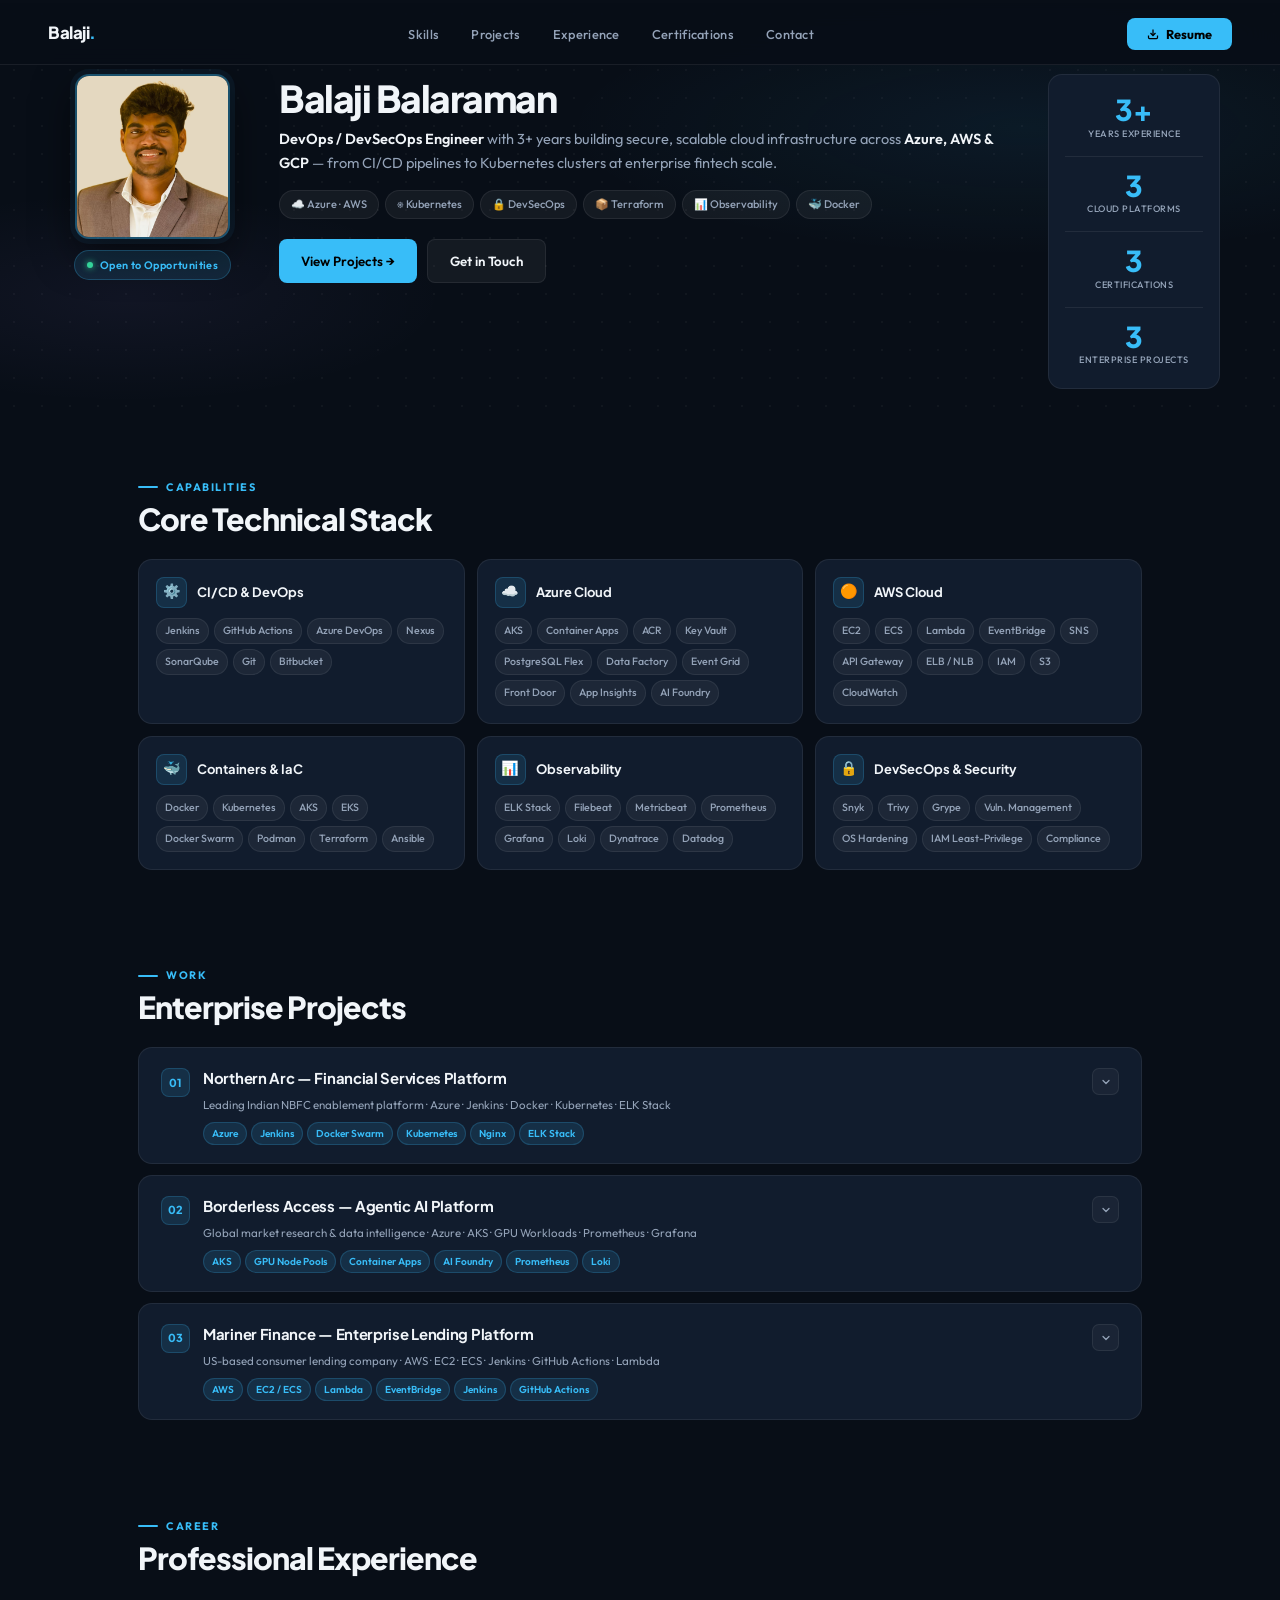
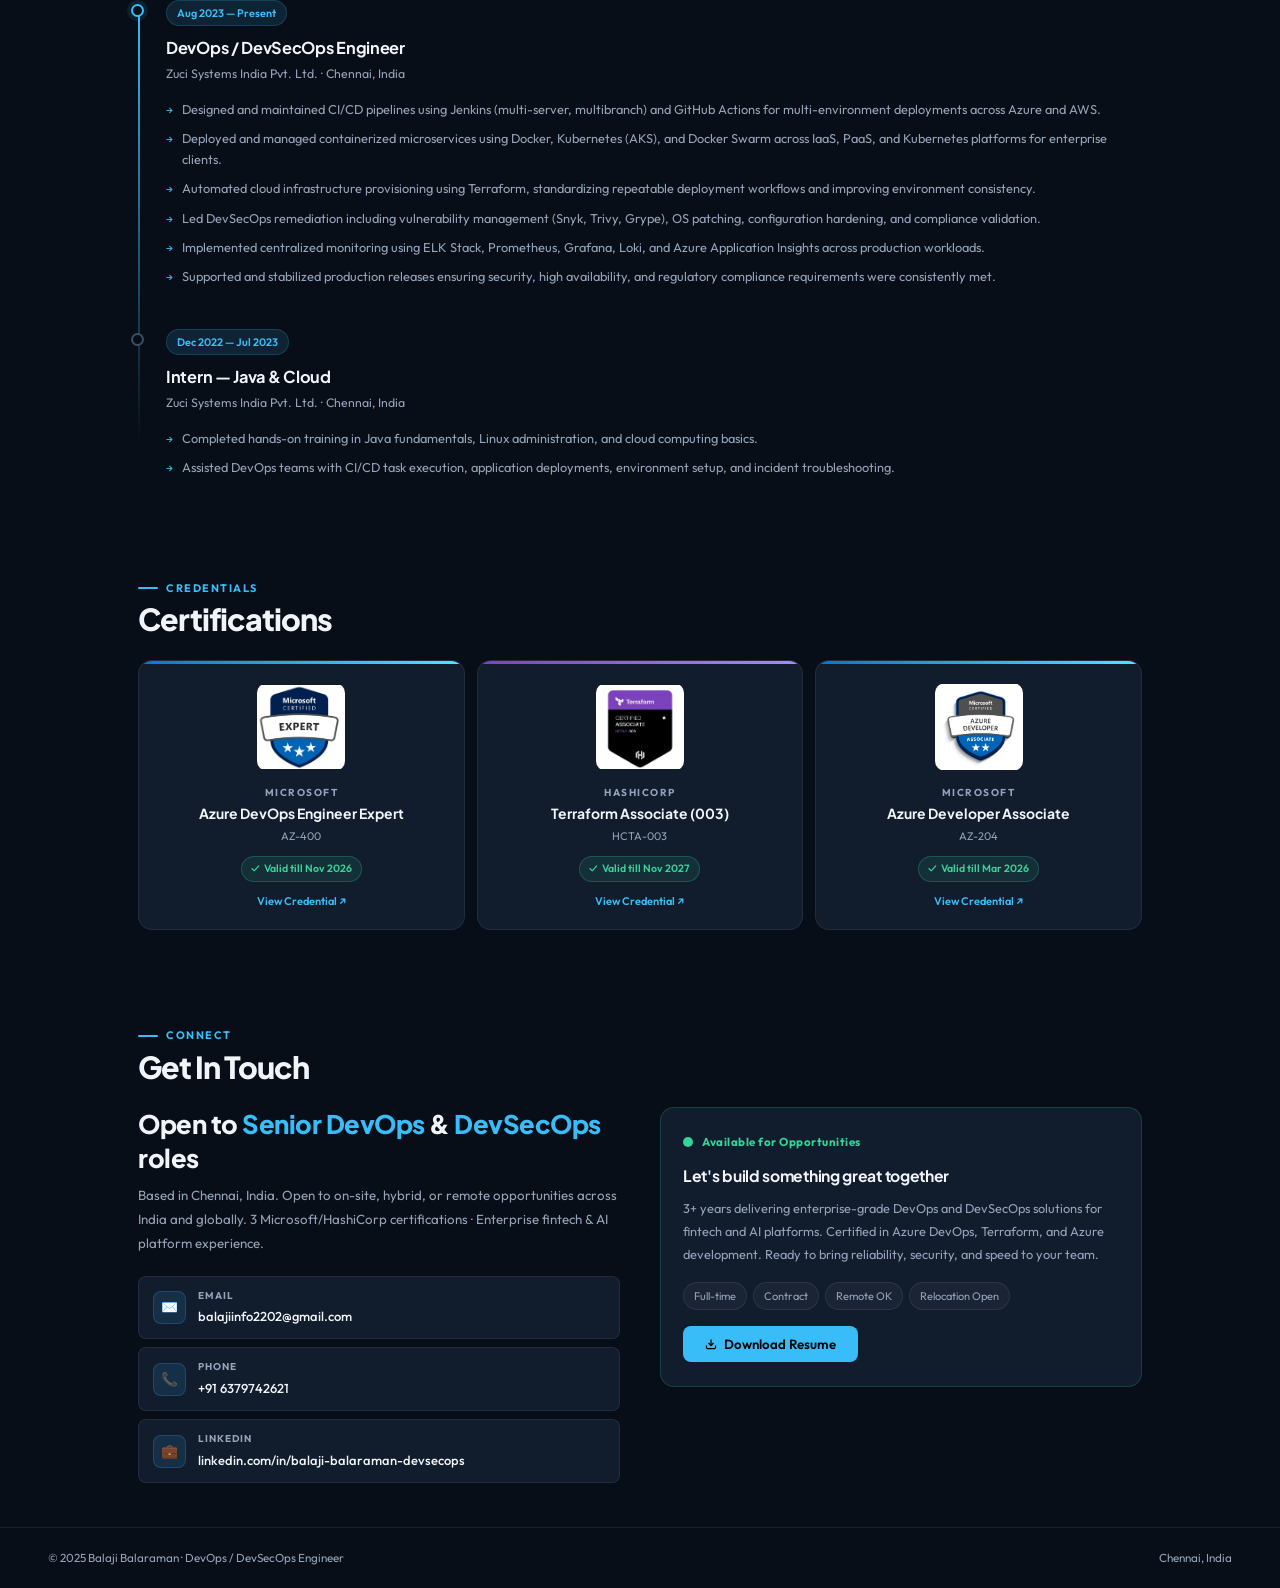
==== commit a7678ff7: "index.html updated" ====
--- a/index.html
+++ b/index.html
@@ -4,235 +4,608 @@
   <meta charset="UTF-8"/>
   <meta name="viewport" content="width=device-width, initial-scale=1.0"/>
   <title>Balaji Balaraman | DevOps / DevSecOps Engineer</title>
-
-  <!-- SEO -->
-  <meta name="description" content="Balaji Balaraman – DevOps / DevSecOps Engineer with 2.6 years experience in Azure, AWS, CI/CD, Kubernetes, Terraform, and Cloud Security."/>
-  <meta name="keywords" content="DevOps Engineer, DevSecOps, Azure, AWS, Kubernetes, Jenkins, Terraform, CI/CD, Cloud Security"/>
-
-  <link rel="stylesheet" href="style.css"/>
+  <meta name="description" content="Balaji Balaraman – DevOps / DevSecOps Engineer with 3+ years in Azure, AWS, Kubernetes, Terraform, Cloud Security."/>
+  <link rel="preconnect" href="https://fonts.googleapis.com">
+  <link href="https://fonts.googleapis.com/css2?family=Plus+Jakarta+Sans:wght@300;400;500;600;700;800&family=Outfit:wght@300;400;500;600;700&display=swap" rel="stylesheet">
+<style>
+:root{
+  --bg:#080E17;--card:#111C2D;--card-hover:#152234;
+  --border:rgba(255,255,255,0.07);--border-hi:rgba(56,189,248,0.35);
+  --blue:#38BDF8;--blue-dim:rgba(56,189,248,0.12);
+  --green:#34D399;--green-dim:rgba(52,211,153,0.1);
+  --text:#F1F5F9;--muted:#94A3B8;--faint:#3B4F66;
+  --font-h:'Plus Jakarta Sans',sans-serif;
+  --font-b:'Outfit',sans-serif;
+  --r:14px;--rs:8px;
+}
+*,*::before,*::after{box-sizing:border-box;margin:0;padding:0}
+html{scroll-behavior:smooth}
+body{font-family:var(--font-b);background:var(--bg);color:var(--text);line-height:1.7;overflow-x:hidden}
+a{text-decoration:none;color:inherit}
+ul{list-style:none}
+img{display:block;max-width:100%}
+button{cursor:pointer;font-family:inherit}
+::-webkit-scrollbar{width:4px}
+::-webkit-scrollbar-track{background:var(--bg)}
+::-webkit-scrollbar-thumb{background:var(--faint);border-radius:4px}
+
+/* PROGRESS BAR */
+#bar{position:fixed;top:0;left:0;z-index:9999;height:3px;width:0%;background:linear-gradient(90deg,var(--blue),var(--green));transition:width .1s}
+
+/* ── NAV ── */
+.nav{position:fixed;top:3px;left:0;right:0;z-index:100;display:flex;align-items:center;justify-content:space-between;padding:0 48px;height:62px;background:rgba(8,14,23,.92);backdrop-filter:blur(20px);border-bottom:1px solid var(--border)}
+.nav-logo{font-family:var(--font-h);font-weight:800;font-size:1.05rem;letter-spacing:-.5px}
+.nav-logo span{color:var(--blue)}
+.nav-links{display:flex;gap:32px}
+.nav-links a{font-size:.8rem;font-weight:500;color:var(--muted);letter-spacing:.3px;transition:color .2s}
+.nav-links a:hover{color:var(--text)}
+.nav-cta{display:flex;align-items:center;gap:7px;padding:8px 20px;background:var(--blue);color:#000;font-weight:700;font-size:.8rem;border:none;border-radius:var(--rs);transition:opacity .2s}
+.nav-cta:hover{opacity:.85}
+
+/* ── HERO ── */
+/* Key fix: no min-height, align-items:start so stats card doesn't stretch the row */
+.hero{position:relative;padding:74px 60px 0;overflow:hidden}
+.hero::before{content:'';position:absolute;inset:0;background:radial-gradient(ellipse 65% 55% at 80% 30%,rgba(56,189,248,.07) 0%,transparent 55%),radial-gradient(ellipse 45% 45% at 10% 70%,rgba(167,139,250,.06) 0%,transparent 55%);pointer-events:none}
+.hero::after{content:'';position:absolute;inset:0;background-image:radial-gradient(circle,rgba(255,255,255,.035) 1px,transparent 1px);background-size:28px 28px;pointer-events:none}
+
+.hero-inner{
+  position:relative;z-index:1;
+  max-width:1160px;margin:auto;
+  display:grid;
+  /* photo fixed | summary flexible | stats fixed */
+  grid-template-columns:185px 1fr 172px;
+  gap:34px;
+  /* align-items:start prevents the stats card from being stretched by photo height */
+  align-items:start;
+  /* bottom padding on inner, not on section — avoids any background-color gap */
+  padding-bottom:36px;
+}
+
+/* ── PHOTO COL ── */
+.hero-photo-col{display:flex;flex-direction:column;align-items:center;gap:11px}
+.hero-avatar-box{
+  width:155px;height:165px;
+  border-radius:14px;overflow:hidden;
+  border:2px solid rgba(56,189,248,.38);
+  box-shadow:0 0 0 5px rgba(56,189,248,.06),0 14px 40px rgba(0,0,0,.55);
+}
+.hero-avatar-box img{width:100%;height:100%;object-fit:cover;object-position:top center}
+.hero-badge{
+  display:inline-flex;align-items:center;gap:7px;
+  padding:5px 12px;
+  background:var(--blue-dim);border:1px solid rgba(56,189,248,.25);
+  border-radius:100px;font-size:.68rem;font-weight:600;color:var(--blue);
+  letter-spacing:.4px;white-space:nowrap;
+}
+.hero-badge::before{content:'';width:6px;height:6px;border-radius:50%;background:var(--green);box-shadow:0 0 6px var(--green);animation:blink 2s infinite;flex-shrink:0}
+@keyframes blink{0%,100%{opacity:1}50%{opacity:.3}}
+
+/* ── SUMMARY COL ── */
+.hero-mid{display:flex;flex-direction:column;padding-top:4px}
+.hero-name{font-family:var(--font-h);font-size:clamp(1.75rem,2.9vw,2.5rem);font-weight:800;line-height:1.08;letter-spacing:-1.5px;margin-bottom:9px}
+.hero-role{font-size:.91rem;color:var(--muted);margin-bottom:15px;line-height:1.65}
+.hero-role strong{color:var(--text);font-weight:600}
+.hero-chips{display:flex;flex-wrap:wrap;gap:6px;margin-bottom:20px}
+.chip{padding:4px 11px;background:rgba(255,255,255,.05);border:1px solid var(--border);border-radius:100px;font-size:.69rem;font-weight:500;color:var(--muted)}
+.hero-actions{display:flex;gap:10px;flex-wrap:wrap}
+
+/* ── STATS CARD ── */
+.hero-card{
+  background:var(--card);border:1px solid var(--border);
+  border-radius:var(--r);padding:20px 16px;
+  display:flex;flex-direction:column;gap:14px;
+}
+.stat-num{font-family:var(--font-h);font-size:1.8rem;font-weight:800;color:var(--blue);line-height:1;text-align:center}
+.stat-label{font-size:.58rem;color:var(--muted);font-weight:500;letter-spacing:.5px;margin-top:2px;text-transform:uppercase;text-align:center}
+.stat-div{height:1px;background:var(--border)}
+
+/* BUTTONS */
+.btn{display:inline-flex;align-items:center;gap:7px;padding:10px 22px;border-radius:var(--rs);font-weight:600;font-size:.83rem;transition:all .2s;border:none}
+.btn-solid{background:var(--blue);color:#000}
+.btn-solid:hover{background:#7DD3FC}
+.btn-ghost{background:rgba(255,255,255,.05);color:var(--text);border:1px solid var(--border)}
+.btn-ghost:hover{background:rgba(255,255,255,.09);border-color:rgba(255,255,255,.15)}
+
+/* ── SECTIONS ── */
+/* Tight: 44px top/bottom — no wasted space */
+.section{max-width:1100px;margin:0 auto;padding:44px 48px}
+.sec-tag{display:inline-flex;align-items:center;gap:8px;font-size:.68rem;font-weight:700;letter-spacing:1.5px;text-transform:uppercase;color:var(--blue);margin-bottom:5px}
+.sec-tag::before{content:'';display:block;width:20px;height:2px;background:var(--blue);border-radius:2px}
+.sec-title{font-family:var(--font-h);font-size:clamp(1.35rem,2.5vw,1.9rem);font-weight:800;letter-spacing:-1px;margin-bottom:24px;line-height:1.1}
+
+/* SCROLL REVEAL */
+.rv{opacity:0;transform:translateY(18px);transition:opacity .48s ease,transform .48s ease}
+.rv.show{opacity:1;transform:none}
+
+/* ── SKILLS ── */
+.skills-grid{display:grid;grid-template-columns:repeat(3,1fr);gap:12px}
+.sk-card{background:var(--card);border:1px solid var(--border);border-radius:var(--r);padding:17px;transition:border-color .25s,background .25s}
+.sk-card:hover{border-color:var(--border-hi);background:var(--card-hover)}
+.sk-head{display:flex;align-items:center;gap:10px;margin-bottom:10px}
+.sk-icon{width:31px;height:31px;border-radius:8px;background:var(--blue-dim);border:1px solid rgba(56,189,248,.2);display:flex;align-items:center;justify-content:center;font-size:.88rem;flex-shrink:0}
+.sk-head h4{font-family:var(--font-h);font-size:.81rem;font-weight:700;color:var(--text)}
+.tags{display:flex;flex-wrap:wrap;gap:5px}
+.tag{padding:3px 8px;background:rgba(255,255,255,.05);border:1px solid var(--border);border-radius:100px;font-size:.66rem;color:var(--muted);font-weight:500;transition:all .2s}
+.sk-card:hover .tag{border-color:rgba(56,189,248,.2);color:#CBD5E1}
+
+/* ── PROJECTS ── */
+.proj-list{display:flex;flex-direction:column;gap:11px}
+.proj-card{background:var(--card);border:1px solid var(--border);border-radius:var(--r);overflow:hidden;transition:border-color .25s}
+.proj-card:hover{border-color:var(--border-hi)}
+.proj-top{padding:18px 22px;cursor:pointer;display:grid;grid-template-columns:auto 1fr auto;gap:13px;align-items:start;user-select:none}
+.proj-num{display:flex;align-items:center;justify-content:center;width:29px;height:29px;border-radius:8px;background:var(--blue-dim);border:1px solid rgba(56,189,248,.2);font-family:var(--font-h);font-size:.69rem;font-weight:800;color:var(--blue);flex-shrink:0;margin-top:2px}
+.proj-meta h3{font-family:var(--font-h);font-size:.93rem;font-weight:700;letter-spacing:-.3px;margin-bottom:3px}
+.proj-sub{font-size:.72rem;color:var(--muted);margin-bottom:8px}
+.proj-tags{display:flex;flex-wrap:wrap;gap:4px}
+.ptag{padding:2px 8px;background:var(--blue-dim);border:1px solid rgba(56,189,248,.2);border-radius:100px;font-size:.63rem;font-weight:600;color:var(--blue)}
+.chevron{display:flex;align-items:center;justify-content:center;width:27px;height:27px;border:1px solid var(--border);border-radius:7px;background:rgba(255,255,255,.04);color:var(--muted);flex-shrink:0;transition:all .25s;margin-top:2px}
+.chevron svg{width:12px;height:12px;stroke:currentColor;fill:none;stroke-width:2.5;stroke-linecap:round;stroke-linejoin:round;transition:transform .3s cubic-bezier(.4,0,.2,1)}
+.proj-card.open .chevron{background:var(--blue-dim);border-color:rgba(56,189,248,.3);color:var(--blue)}
+.proj-card.open .chevron svg{transform:rotate(180deg)}
+.proj-body{max-height:0;overflow:hidden;transition:max-height .42s cubic-bezier(.4,0,.2,1)}
+.proj-body.open{max-height:900px}
+.proj-inner{padding:14px 22px 18px;border-top:1px solid var(--border)}
+.proj-desc{font-size:.82rem;color:var(--muted);line-height:1.8;margin-bottom:13px}
+.proj-pts{display:flex;flex-direction:column;margin-bottom:13px}
+.proj-pts li{display:flex;gap:10px;font-size:.8rem;color:var(--text);padding:6px 0;border-bottom:1px solid var(--border);line-height:1.6}
+.proj-pts li:last-child{border-bottom:none}
+.proj-pts li::before{content:'→';color:var(--blue);flex-shrink:0;font-size:.74rem;margin-top:2px}
+.impact{display:flex;gap:10px;padding:10px 13px;background:var(--green-dim);border:1px solid rgba(52,211,153,.2);border-left:3px solid var(--green);border-radius:var(--rs);align-items:flex-start}
+.impact-lbl{font-size:.63rem;font-weight:700;letter-spacing:1px;text-transform:uppercase;color:var(--green);white-space:nowrap;margin-top:2px;flex-shrink:0}
+.impact-txt{font-size:.78rem;color:var(--text);line-height:1.6}
+
+/* ── TIMELINE ── */
+.tl{position:relative;padding-left:28px}
+.tl::before{content:'';position:absolute;left:0;top:8px;bottom:40px;width:2px;background:linear-gradient(180deg,var(--blue) 0%,transparent 100%);border-radius:2px}
+.tl-item{position:relative;padding-bottom:36px}
+.tl-item:last-child{padding-bottom:0}
+.tl-dot{position:absolute;left:-35px;top:6px;width:13px;height:13px;border-radius:50%;background:var(--bg);border:2px solid var(--blue);box-shadow:0 0 0 4px rgba(56,189,248,.1)}
+.tl-dot.dim{border-color:var(--faint);box-shadow:none}
+.tl-date{display:inline-flex;padding:3px 10px;background:var(--blue-dim);border:1px solid rgba(56,189,248,.2);border-radius:100px;font-size:.68rem;font-weight:600;color:var(--blue);margin-bottom:8px}
+.tl-role{font-family:var(--font-h);font-size:1.02rem;font-weight:700;letter-spacing:-.3px;margin-bottom:2px}
+.tl-co{font-size:.77rem;color:var(--muted);margin-bottom:10px}
+.tl-pts li{display:flex;gap:9px;font-size:.8rem;color:var(--muted);padding:4px 0;line-height:1.65}
+.tl-pts li::before{content:'→';font-size:.66rem;color:var(--blue);flex-shrink:0;margin-top:3px}
+
+/* ── CERTS ── */
+.cert-grid{display:grid;grid-template-columns:repeat(3,1fr);gap:12px}
+.cert-card{
+  display:flex;flex-direction:column;align-items:center;text-align:center;
+  background:var(--card);border:1px solid var(--border);border-radius:var(--r);
+  padding:22px 16px 18px;
+  transition:border-color .25s,transform .25s;
+  position:relative;overflow:hidden;color:var(--text);
+}
+.cert-card::before{content:'';position:absolute;top:0;left:0;right:0;height:3px}
+.cert-card.ms::before{background:linear-gradient(90deg,#0078D4,#50E6FF)}
+.cert-card.hc::before{background:linear-gradient(90deg,#7B42BC,#A78BFA)}
+.cert-card:hover{border-color:var(--border-hi);transform:translateY(-3px)}
+/* Badge image container — square, object-contain so logos don't crop */
+.cert-badge-img{
+  width:88px;height:88px;
+  object-fit:contain;
+  margin-bottom:13px;
+  border-radius:10px;
+}
+.cert-issuer{font-size:.63rem;font-weight:700;letter-spacing:1.5px;text-transform:uppercase;color:var(--muted);margin-bottom:4px}
+.cert-name{font-family:var(--font-h);font-size:.87rem;font-weight:700;color:var(--text);margin-bottom:4px;line-height:1.3}
+.cert-code{font-size:.69rem;color:var(--muted);margin-bottom:10px}
+.cert-valid{display:inline-flex;align-items:center;gap:4px;padding:3px 9px;background:var(--green-dim);border:1px solid rgba(52,211,153,.25);border-radius:100px;font-size:.66rem;font-weight:600;color:var(--green);margin-bottom:10px}
+.cert-valid::before{content:'✓'}
+.cert-link{font-size:.69rem;font-weight:600;color:var(--blue);transition:opacity .2s}
+.cert-link:hover{opacity:.7}
+
+/* ── CONTACT ── */
+.contact-grid{display:grid;grid-template-columns:1fr 1fr;gap:40px;align-items:start}
+.contact-hl{font-family:var(--font-h);font-size:clamp(1.1rem,2vw,1.6rem);font-weight:800;letter-spacing:-.5px;line-height:1.3;margin-bottom:10px}
+.contact-hl span{color:var(--blue)}
+.contact-sub{font-size:.83rem;color:var(--muted);line-height:1.8;margin-bottom:20px}
+.c-items{display:flex;flex-direction:column;gap:8px}
+.c-item{display:flex;align-items:center;gap:12px;padding:11px 14px;background:var(--card);border:1px solid var(--border);border-radius:var(--rs);transition:border-color .2s}
+.c-item:hover{border-color:var(--border-hi)}
+.c-icon{width:33px;height:33px;border-radius:8px;background:var(--blue-dim);border:1px solid rgba(56,189,248,.2);display:flex;align-items:center;justify-content:center;font-size:.86rem;flex-shrink:0}
+.c-type{font-size:.62rem;font-weight:700;letter-spacing:1px;text-transform:uppercase;color:var(--muted);margin-bottom:1px}
+.c-val{font-size:.81rem;color:var(--text);font-weight:500}
+.avail-card{background:var(--card);border:1px solid rgba(52,211,153,.2);border-radius:var(--r);padding:24px 22px}
+.avail-top{display:flex;align-items:center;gap:9px;margin-bottom:11px}
+.dot-wrap{width:10px;height:10px;position:relative}
+.dot-core{width:10px;height:10px;border-radius:50%;background:var(--green);position:absolute}
+.dot-ring{width:10px;height:10px;border-radius:50%;background:var(--green);position:absolute;animation:ping 1.8s ease-out infinite;opacity:0}
+@keyframes ping{0%{transform:scale(1);opacity:.6}100%{transform:scale(2.8);opacity:0}}
+.avail-lbl{font-size:.72rem;font-weight:700;color:var(--green);letter-spacing:.5px}
+.avail-title{font-family:var(--font-h);font-size:.98rem;font-weight:700;margin-bottom:7px;letter-spacing:-.3px}
+.avail-body{font-size:.8rem;color:var(--muted);line-height:1.8;margin-bottom:16px}
+.avail-tags{display:flex;flex-wrap:wrap;gap:6px;margin-bottom:16px}
+.avail-tag{padding:4px 10px;background:rgba(255,255,255,.04);border:1px solid var(--border);border-radius:100px;font-size:.69rem;color:var(--muted)}
+
+/* FOOTER */
+.footer{border-top:1px solid var(--border);padding:20px 48px;display:flex;justify-content:space-between;align-items:center;font-size:.73rem;color:var(--muted)}
+
+/* MODAL */
+.modal-bg{display:none;position:fixed;inset:0;z-index:9999;background:rgba(0,0,0,.85);backdrop-filter:blur(12px);align-items:center;justify-content:center}
+.modal-bg.show{display:flex}
+.modal-box{background:var(--card);border:1px solid var(--border);border-radius:var(--r);width:92vw;max-width:860px;height:88vh;display:flex;flex-direction:column;overflow:hidden}
+.modal-top{display:flex;align-items:center;justify-content:space-between;padding:13px 18px;border-bottom:1px solid var(--border);flex-shrink:0}
+.modal-top h4{font-family:var(--font-h);font-size:.82rem;font-weight:700}
+.modal-close{width:27px;height:27px;border:1px solid var(--border);border-radius:7px;background:rgba(255,255,255,.04);color:var(--muted);font-size:.86rem;display:flex;align-items:center;justify-content:center;transition:all .2s}
+.modal-close:hover{background:rgba(255,255,255,.08);color:var(--text)}
+.modal-box iframe{flex:1;width:100%;border:none}
+.modal-ft{padding:11px 18px;border-top:1px solid var(--border);flex-shrink:0}
+
+/* ── RESPONSIVE ── */
+@media(max-width:1024px){
+  .hero-inner{grid-template-columns:160px 1fr 162px;gap:26px}
+  .hero-avatar-box{width:138px;height:148px}
+}
+@media(max-width:820px){
+  .nav{padding:0 18px}.nav-links{display:none}
+  .hero{padding:72px 18px 0}
+  .hero-inner{grid-template-columns:1fr;gap:16px;padding-bottom:28px}
+  .hero-photo-col{flex-direction:row;align-items:center;gap:13px}
+  .hero-avatar-box{width:76px;height:76px;border-radius:50%}
+  .hero-card{display:none}
+  .section{padding:38px 18px}
+  .skills-grid{grid-template-columns:1fr 1fr}
+  .cert-grid{grid-template-columns:1fr}
+  .contact-grid{grid-template-columns:1fr}
+  .footer{flex-direction:column;gap:5px;text-align:center;padding:16px 18px}
+}
+@media(max-width:520px){.skills-grid{grid-template-columns:1fr}}
+</style>
 </head>
-
-<body class="dark">
-
-<!-- NAVBAR -->
-<nav class="navbar">
-  <div class="nav-brand">BALAJI BALARAMAN</div>
-
+<body>
+<div id="bar"></div>
+
+<!-- ══ NAV ══ -->
+<nav class="nav">
+  <div class="nav-logo">Balaji<span>.</span></div>
   <ul class="nav-links">
-    <li><a href="#home">Home</a></li>
-    <li><a href="#about">About</a></li>
     <li><a href="#skills">Skills</a></li>
     <li><a href="#projects">Projects</a></li>
-    <li><a href="#career">Career</a></li>
+    <li><a href="#experience">Experience</a></li>
+    <li><a href="#certifications">Certifications</a></li>
     <li><a href="#contact">Contact</a></li>
   </ul>
-
-  <button id="themeToggle" class="theme-btn">🌙</button>
+  <button class="nav-cta" id="openResume">
+    <svg width="12" height="12" viewBox="0 0 24 24" fill="none" stroke="currentColor" stroke-width="2.5"><path d="M21 15v4a2 2 0 0 1-2 2H5a2 2 0 0 1-2-2v-4"/><polyline points="7 10 12 15 17 10"/><line x1="12" y1="15" x2="12" y2="3"/></svg>
+    Resume
+  </button>
 </nav>
 
-<!-- HERO -->
-<section id="home" class="hero">
-  <img src="/public/profile.jpg" alt="Balaji Balaraman" class="profile-pic"/>
-
-  <h1>Balaji Balaraman</h1>
-  <h3>DevOps / DevSecOps Engineer</h3>
-
-  <p class="hero-sub">
-    Azure • AWS • CI/CD • Kubernetes • Terraform • Cloud Security • Observability
-  </p>
-
-  <p class="hero-desc">
-    Results-driven DevOps / DevSecOps Engineer with 2.6 years of hands-on experience
-    designing, automating, and securing cloud-native platforms across Azure and AWS.
-    Strong focus on reliability, scalability, compliance, and production stability.
-  </p>
-
-  <div class="hero-actions">
-    <a href="#contact" class="btn primary">Contact Me</a>
-    <button id="openResume" class="btn secondary">View Resume</button>
+<!-- ══ HERO ══ -->
+<section class="hero">
+  <div class="hero-inner">
+
+    <!-- LEFT: Photo -->
+    <div class="hero-photo-col">
+      <div class="hero-avatar-box">
+        <img src="profile.jpg.png" alt="Balaji Balaraman" onerror="this.parentElement.style.background='#111C2D'"/>
+      </div>
+      <div class="hero-badge">Open to Opportunities</div>
+    </div>
+
+    <!-- MIDDLE: Summary -->
+    <div class="hero-mid">
+      <h1 class="hero-name">Balaji Balaraman</h1>
+      <p class="hero-role">
+        <strong>DevOps / DevSecOps Engineer</strong> with 3+ years building secure,
+        scalable cloud infrastructure across <strong>Azure, AWS &amp; GCP</strong> —
+        from CI/CD pipelines to Kubernetes clusters at enterprise fintech scale.
+      </p>
+      <div class="hero-chips">
+        <span class="chip">☁️ Azure · AWS</span>
+        <span class="chip">⎈ Kubernetes</span>
+        <span class="chip">🔒 DevSecOps</span>
+        <span class="chip">📦 Terraform</span>
+        <span class="chip">📊 Observability</span>
+        <span class="chip">🐳 Docker</span>
+      </div>
+      <div class="hero-actions">
+        <a href="#projects" class="btn btn-solid">View Projects →</a>
+        <a href="#contact" class="btn btn-ghost">Get in Touch</a>
+      </div>
+    </div>
+
+    <!-- RIGHT: Stats card -->
+    <div class="hero-card">
+      <div><div class="stat-num">3+</div><div class="stat-label">Years Experience</div></div>
+      <div class="stat-div"></div>
+      <div><div class="stat-num">3</div><div class="stat-label">Cloud Platforms</div></div>
+      <div class="stat-div"></div>
+      <div><div class="stat-num">3</div><div class="stat-label">Certifications</div></div>
+      <div class="stat-div"></div>
+      <div><div class="stat-num">3</div><div class="stat-label">Enterprise Projects</div></div>
+    </div>
+
   </div>
 </section>
 
-<!-- ABOUT -->
-<section id="about">
-  <h2>About Me</h2>
-  <p>
-    I currently work at <strong>Zuci Systems India Pvt. Ltd.</strong> as a DevOps /
-    DevSecOps Engineer, supporting enterprise, fintech, and AI-based platforms.
-    My responsibilities include CI/CD automation, container orchestration,
-    infrastructure as code, cloud security remediation, and production observability.
-  </p>
-</section>
-
-<!-- SKILLS -->
-<section id="skills">
-  <h2>Core Technical Skills</h2>
-
-  <div class="skill-card">
-    <h4>CI/CD & DevOps</h4>
-    <p>Jenkins (multibranch & multi-server), GitHub Actions, Azure DevOps, Nexus, Git, Bitbucket</p>
-  </div>
-
-  <div class="skill-card">
-    <h4>Cloud Platforms</h4>
-    <p>
-      <strong>Azure:</strong> AKS, Azure Container Apps, ACR, Key Vault,
-      PostgreSQL Flexible Server, Data Factory, Event Grid, Front Door, Application Insights<br/>
-      <strong>AWS:</strong> EC2, Lambda, EventBridge, SNS, API Gateway,
-      ELB, NLB, IAM, S3, CloudWatch
-    </p>
-  </div>
-
-  <div class="skill-card">
-    <h4>Containers & Infrastructure as Code</h4>
-    <p>Docker, Kubernetes (AKS & EKS), Docker Swarm, Docker Compose, Podman, Terraform (Intermediate)</p>
-  </div>
-
-  <div class="skill-card">
-    <h4>Monitoring, Logging & Security</h4>
-    <p>
-      ELK Stack (Filebeat, Metricbeat, Heartbeat), Prometheus, Grafana, Loki,
-      Snyk, Trivy, Grype, SonarQube, OS Hardening, Vulnerability Management
-    </p>
+<!-- ══ SKILLS ══ -->
+<section class="section" id="skills">
+  <div class="sec-tag">Capabilities</div>
+  <h2 class="sec-title">Core Technical Stack</h2>
+  <div class="skills-grid">
+    <div class="sk-card rv">
+      <div class="sk-head"><div class="sk-icon">⚙️</div><h4>CI/CD &amp; DevOps</h4></div>
+      <div class="tags"><span class="tag">Jenkins</span><span class="tag">GitHub Actions</span><span class="tag">Azure DevOps</span><span class="tag">Nexus</span><span class="tag">SonarQube</span><span class="tag">Git</span><span class="tag">Bitbucket</span></div>
+    </div>
+    <div class="sk-card rv">
+      <div class="sk-head"><div class="sk-icon">☁️</div><h4>Azure Cloud</h4></div>
+      <div class="tags"><span class="tag">AKS</span><span class="tag">Container Apps</span><span class="tag">ACR</span><span class="tag">Key Vault</span><span class="tag">PostgreSQL Flex</span><span class="tag">Data Factory</span><span class="tag">Event Grid</span><span class="tag">Front Door</span><span class="tag">App Insights</span><span class="tag">AI Foundry</span></div>
+    </div>
+    <div class="sk-card rv">
+      <div class="sk-head"><div class="sk-icon">🟠</div><h4>AWS Cloud</h4></div>
+      <div class="tags"><span class="tag">EC2</span><span class="tag">ECS</span><span class="tag">Lambda</span><span class="tag">EventBridge</span><span class="tag">SNS</span><span class="tag">API Gateway</span><span class="tag">ELB / NLB</span><span class="tag">IAM</span><span class="tag">S3</span><span class="tag">CloudWatch</span></div>
+    </div>
+    <div class="sk-card rv">
+      <div class="sk-head"><div class="sk-icon">🐳</div><h4>Containers &amp; IaC</h4></div>
+      <div class="tags"><span class="tag">Docker</span><span class="tag">Kubernetes</span><span class="tag">AKS</span><span class="tag">EKS</span><span class="tag">Docker Swarm</span><span class="tag">Podman</span><span class="tag">Terraform</span><span class="tag">Ansible</span></div>
+    </div>
+    <div class="sk-card rv">
+      <div class="sk-head"><div class="sk-icon">📊</div><h4>Observability</h4></div>
+      <div class="tags"><span class="tag">ELK Stack</span><span class="tag">Filebeat</span><span class="tag">Metricbeat</span><span class="tag">Prometheus</span><span class="tag">Grafana</span><span class="tag">Loki</span><span class="tag">Dynatrace</span><span class="tag">Datadog</span></div>
+    </div>
+    <div class="sk-card rv">
+      <div class="sk-head"><div class="sk-icon">🔒</div><h4>DevSecOps &amp; Security</h4></div>
+      <div class="tags"><span class="tag">Snyk</span><span class="tag">Trivy</span><span class="tag">Grype</span><span class="tag">Vuln. Management</span><span class="tag">OS Hardening</span><span class="tag">IAM Least-Privilege</span><span class="tag">Compliance</span></div>
+    </div>
   </div>
 </section>
 
-<!-- PROJECTS -->
-<section id="projects">
-  <h2>Project Experience (Enterprise Level)</h2>
-
-  <!-- NORTHERN ARC -->
-  <div class="project-card">
-    <h3>Northern Arc – Financial Services Platform (Azure)</h3>
-    <p><strong>Business Context:</strong> High-volume fintech platform supporting NBFC client applications.</p>
-    <p><strong>Objective:</strong> Secure, automated microservice deployments with real-time observability.</p>
-
-    <ul>
-      <li>Designed and maintained Jenkins multi-server CI/CD pipelines for build, Docker image creation, and deployments.</li>
-      <li>Containerized and deployed microservices using Docker and Docker Swarm.</li>
-      <li>Configured Azure VNet, private subnets, and Nginx reverse proxy with SSL termination.</li>
-      <li>Implemented centralized logging using ELK Stack.</li>
-      <li>Configured Filebeat, Metricbeat, and Heartbeat for container health, system metrics, and uptime monitoring.</li>
-      <li>Enabled alerting for service failures and performance degradation.</li>
-      <li>Supported Paytm, MoneyView, and loan disbursement client platforms.</li>
-      <li>Performed Azure VM security hardening, OS patching, and vulnerability remediation.</li>
-    </ul>
-
-    <p><strong>Impact:</strong> Reduced downtime and improved deployment reliability with proactive monitoring.</p>
-  </div>
-
-  <!-- BORDERLESS ACCESS -->
-  <div class="project-card">
-    <h3>Borderless Access – Agentic AI Platform (Azure)</h3>
-    <p><strong>Business Context:</strong> AI-driven analytics platform using GPU-based workloads.</p>
-    <p><strong>Objective:</strong> Scalable, secure infrastructure for AI/ML services.</p>
-
-    <ul>
-      <li>Implemented AKS and Azure Container Apps for AI microservices.</li>
-      <li>Configured GPU-enabled AKS node pools for ML workloads.</li>
-      <li>Managed container images using Azure Container Registry.</li>
-      <li>Integrated Key Vault, PostgreSQL Flexible Server, Data Factory, Event Grid, and AI Foundry.</li>
-      <li>Designed secure networking using VPN, private subnets, Front Door, API Gateway, and Ingress.</li>
-      <li>Implemented Loki logging with sidecar containers.</li>
-      <li>Enabled Prometheus and Grafana for cluster and application metrics.</li>
-      <li>Enforced least-privilege access and private endpoints.</li>
-    </ul>
-
-    <p><strong>Impact:</strong> Enabled stable, scalable AI workloads with strong security controls.</p>
-  </div>
-
-  <!-- MARINER FINANCE -->
-  <div class="project-card">
-    <h3>Mariner Finance – Enterprise Financial Application (AWS)</h3>
-    <p><strong>Business Context:</strong> US-based financial services platform with strict compliance.</p>
-    <p><strong>Objective:</strong> Secure, compliant AWS microservices infrastructure.</p>
-
-    <ul>
-      <li>Managed EC2-based Docker microservices and cluster deployments.</li>
-      <li>Built CI/CD pipelines using Jenkins and GitHub Actions.</li>
-      <li>Implemented event-driven workflows using AWS Lambda, EventBridge, and SNS.</li>
-      <li>Configured API Gateway, ELB, and NLB for traffic routing.</li>
-      <li>Managed AMIs, EBS volumes, snapshots, and backup strategies.</li>
-      <li>Performed OS upgrades, security patching, and vulnerability remediation.</li>
-      <li>Validated fixes using AWS CLI and security scan re-validation.</li>
-    </ul>
-
-    <p><strong>Impact:</strong> Strengthened security posture without impacting release timelines.</p>
+<!-- ══ PROJECTS ══ -->
+<section class="section" id="projects">
+  <div class="sec-tag">Work</div>
+  <h2 class="sec-title">Enterprise Projects</h2>
+  <div class="proj-list">
+
+    <div class="proj-card rv" id="pc1">
+      <div class="proj-top" onclick="tog('pc1','pb1')">
+        <div class="proj-num">01</div>
+        <div class="proj-meta">
+          <h3>Northern Arc — Financial Services Platform</h3>
+          <div class="proj-sub">Leading Indian NBFC enablement platform · Azure · Jenkins · Docker · Kubernetes · ELK Stack</div>
+          <div class="proj-tags"><span class="ptag">Azure</span><span class="ptag">Jenkins</span><span class="ptag">Docker Swarm</span><span class="ptag">Kubernetes</span><span class="ptag">Nginx</span><span class="ptag">ELK Stack</span></div>
+        </div>
+        <div class="chevron"><svg viewBox="0 0 24 24"><polyline points="6 9 12 15 18 9"/></svg></div>
+      </div>
+      <div class="proj-body" id="pb1">
+        <div class="proj-inner">
+          <p class="proj-desc">Designed and secured a high-volume fintech infrastructure supporting multiple NBFC lending applications — Paytm, MoneyView, and loan disbursement platforms — connecting lenders and borrowers across India's credit ecosystem under stringent financial compliance requirements.</p>
+          <ul class="proj-pts">
+            <li>Built and maintained Jenkins multi-server CI/CD pipelines for microservice build, Docker image creation, and multi-environment deployments across dev, staging, and production.</li>
+            <li>Containerized and deployed microservices using Docker, Docker Swarm, and Kubernetes with Nginx reverse proxy and SSL/TLS termination for secure client traffic routing.</li>
+            <li>Configured Azure Virtual Network, private subnets, and secure networking for high-compliance fintech workloads supporting Paytm, MoneyView, and loan disbursement platforms.</li>
+            <li>Implemented centralized logging and alerting with ELK Stack (Filebeat, Metricbeat, Heartbeat) for container health monitoring, system metrics, and uptime visibility.</li>
+            <li>Performed Azure VM security hardening, vulnerability remediation (Snyk/Trivy), and OS patching to meet strict financial sector compliance requirements.</li>
+          </ul>
+          <div class="impact"><span class="impact-lbl">Impact</span><span class="impact-txt">Reduced unplanned downtime and standardized deployment workflows across all NBFC client platforms — enabling consistent, compliant releases at fintech scale.</span></div>
+        </div>
+      </div>
+    </div>
+
+    <div class="proj-card rv" id="pc2">
+      <div class="proj-top" onclick="tog('pc2','pb2')">
+        <div class="proj-num">02</div>
+        <div class="proj-meta">
+          <h3>Borderless Access — Agentic AI Platform</h3>
+          <div class="proj-sub">Global market research &amp; data intelligence · Azure · AKS · GPU Workloads · Prometheus · Grafana</div>
+          <div class="proj-tags"><span class="ptag">AKS</span><span class="ptag">GPU Node Pools</span><span class="ptag">Container Apps</span><span class="ptag">AI Foundry</span><span class="ptag">Prometheus</span><span class="ptag">Loki</span></div>
+        </div>
+        <div class="chevron"><svg viewBox="0 0 24 24"><polyline points="6 9 12 15 18 9"/></svg></div>
+      </div>
+      <div class="proj-body" id="pb2">
+        <div class="proj-inner">
+          <p class="proj-desc">Delivered end-to-end Azure infrastructure for an AI-driven market research platform with Agentic AI and ML inferencing workloads. Designed the full secure cloud architecture — from GPU-enabled Kubernetes clusters to private networking and observability — enabling automated research workflows at production scale.</p>
+          <ul class="proj-pts">
+            <li>Delivered end-to-end Azure DevOps implementation using AKS and Azure Container Apps to host production-grade AI/ML microservices with auto-scaling capabilities.</li>
+            <li>Provisioned and managed GPU-enabled AKS node pools to support Agentic AI and ML model inferencing workloads — optimized for cost and GPU throughput.</li>
+            <li>Integrated Azure services: ACR, Key Vault, PostgreSQL Flexible Server, Data Factory, Event Grid, and Azure AI Foundry into a unified, secure AI platform architecture.</li>
+            <li>Designed secure networking using VPN integration, private subnets, API Gateway, Azure Front Door, and Kubernetes Ingress for controlled traffic flow.</li>
+            <li>Implemented Loki sidecar logging containers and Prometheus + Grafana dashboards for real-time cluster-level and application-level observability with alert rules.</li>
+            <li>Enforced cloud security best practices including private endpoints, least-privilege IAM, and network segmentation across all workloads.</li>
+          </ul>
+          <div class="impact"><span class="impact-lbl">Impact</span><span class="impact-txt">Enabled a secure, scalable production environment for Agentic AI workloads — supporting GPU-intensive ML inference pipelines with full observability and compliance controls.</span></div>
+        </div>
+      </div>
+    </div>
+
+    <div class="proj-card rv" id="pc3">
+      <div class="proj-top" onclick="tog('pc3','pb3')">
+        <div class="proj-num">03</div>
+        <div class="proj-meta">
+          <h3>Mariner Finance — Enterprise Lending Platform</h3>
+          <div class="proj-sub">US-based consumer lending company · AWS · EC2 · ECS · Jenkins · GitHub Actions · Lambda</div>
+          <div class="proj-tags"><span class="ptag">AWS</span><span class="ptag">EC2 / ECS</span><span class="ptag">Lambda</span><span class="ptag">EventBridge</span><span class="ptag">Jenkins</span><span class="ptag">GitHub Actions</span></div>
+        </div>
+        <div class="chevron"><svg viewBox="0 0 24 24"><polyline points="6 9 12 15 18 9"/></svg></div>
+      </div>
+      <div class="proj-body" id="pb3">
+        <div class="proj-inner">
+          <p class="proj-desc">Migrated, stabilized, and hardened a cloud-native microservices architecture on AWS for a US consumer lending company. Led DevSecOps remediation and compliance validation across the full platform, meeting US financial regulatory standards without compromising deployment velocity.</p>
+          <ul class="proj-pts">
+            <li>Managed EC2-based Docker microservices deployments and ECS cluster-based container orchestration for a high-availability enterprise financial platform.</li>
+            <li>Built CI/CD pipelines using Jenkins and GitHub Actions supporting automated testing, Snyk security scanning, and multi-environment deployments with gate approvals.</li>
+            <li>Implemented event-driven architecture using AWS Lambda, EventBridge, and SNS for asynchronous financial processing workflows including loan status updates.</li>
+            <li>Configured API Gateway, ELB, and NLB for intelligent traffic management, blue-green load balancing, and high availability across availability zones.</li>
+            <li>Managed AMI creation, EBS volumes, snapshots, and backup strategies to ensure business continuity and disaster recovery.</li>
+            <li>Executed OS upgrades, security patching, and DevSecOps vulnerability remediation — validated using AWS CLI and security scan re-validation workflows.</li>
+          </ul>
+          <div class="impact"><span class="impact-lbl">Impact</span><span class="impact-txt">Strengthened security posture and regulatory compliance for a US financial platform without introducing deployment delays — critical for a high-SLA lending operation.</span></div>
+        </div>
+      </div>
+    </div>
+
   </div>
 </section>
 
-<!-- CAREER -->
-<section id="career">
-  <h2>Professional Experience</h2>
-
-  <div class="career-card">
-    <h4>DevOps / DevSecOps Engineer – Zuci Systems India Pvt. Ltd.</h4>
-    <span>Aug 2023 – Present</span>
-    <ul>
-      <li>Designed CI/CD pipelines across Azure and AWS.</li>
-      <li>Automated infrastructure provisioning using Terraform.</li>
-      <li>Implemented centralized monitoring and logging.</li>
-      <li>Led DevSecOps remediation and compliance validation.</li>
-    </ul>
+<!-- ══ EXPERIENCE ══ -->
+<section class="section" id="experience">
+  <div class="sec-tag">Career</div>
+  <h2 class="sec-title">Professional Experience</h2>
+  <div class="tl">
+    <div class="tl-item rv">
+      <div class="tl-dot"></div>
+      <div class="tl-date">Aug 2023 — Present</div>
+      <div class="tl-role">DevOps / DevSecOps Engineer</div>
+      <div class="tl-co">Zuci Systems India Pvt. Ltd. · Chennai, India</div>
+      <ul class="tl-pts">
+        <li>Designed and maintained CI/CD pipelines using Jenkins (multi-server, multibranch) and GitHub Actions for multi-environment deployments across Azure and AWS.</li>
+        <li>Deployed and managed containerized microservices using Docker, Kubernetes (AKS), and Docker Swarm across IaaS, PaaS, and Kubernetes platforms for enterprise clients.</li>
+        <li>Automated cloud infrastructure provisioning using Terraform, standardizing repeatable deployment workflows and improving environment consistency.</li>
+        <li>Led DevSecOps remediation including vulnerability management (Snyk, Trivy, Grype), OS patching, configuration hardening, and compliance validation.</li>
+        <li>Implemented centralized monitoring using ELK Stack, Prometheus, Grafana, Loki, and Azure Application Insights across production workloads.</li>
+        <li>Supported and stabilized production releases ensuring security, high availability, and regulatory compliance requirements were consistently met.</li>
+      </ul>
+    </div>
+    <div class="tl-item rv">
+      <div class="tl-dot dim"></div>
+      <div class="tl-date">Dec 2022 — Jul 2023</div>
+      <div class="tl-role">Intern — Java &amp; Cloud</div>
+      <div class="tl-co">Zuci Systems India Pvt. Ltd. · Chennai, India</div>
+      <ul class="tl-pts">
+        <li>Completed hands-on training in Java fundamentals, Linux administration, and cloud computing basics.</li>
+        <li>Assisted DevOps teams with CI/CD task execution, application deployments, environment setup, and incident troubleshooting.</li>
+      </ul>
+    </div>
   </div>
-
-  <div class="career-card">
-    <h4>Intern – Java & Cloud</h4>
-    <span>Dec 2022 – Jul 2023</span>
-    <ul>
-      <li>Trained in Java fundamentals, Linux administration, and cloud basics.</li>
-      <li>Supported CI/CD and deployment activities.</li>
-    </ul>
+</section>
+
+<!-- ══ CERTIFICATIONS ══ -->
+<section class="section" id="certifications">
+  <div class="sec-tag">Credentials</div>
+  <h2 class="sec-title">Certifications</h2>
+  <div class="cert-grid">
+
+    <a href="https://learn.microsoft.com/en-in/users/balajibalaraman-8723/credentials/643ad17970434bf8" target="_blank" class="cert-card ms rv">
+      <!-- Using your local az-400.jpg file -->
+      <img class="cert-badge-img" src="az-400.jpg" alt="AZ-400 Expert Badge"
+           onerror="this.src='';this.style.display='none'"/>
+      <div class="cert-issuer">Microsoft</div>
+      <div class="cert-name">Azure DevOps Engineer Expert</div>
+      <div class="cert-code">AZ-400</div>
+      <div class="cert-valid">Valid till Nov 2026</div>
+      <span class="cert-link">View Credential ↗</span>
+    </a>
+
+    <a href="https://www.credly.com/badges/f79c40c8-d736-47e9-ba90-6f36fa3830cf" target="_blank" class="cert-card hc rv">
+      <!-- Using your local terraform-003.png file -->
+      <img class="cert-badge-img" src="terraform-003.jpg" alt="Terraform Associate Badge"
+           onerror="this.src='';this.style.display='none'"/>
+      <div class="cert-issuer">HashiCorp</div>
+      <div class="cert-name">Terraform Associate (003)</div>
+      <div class="cert-code">HCTA-003</div>
+      <div class="cert-valid">Valid till Nov 2027</div>
+      <span class="cert-link">View Credential ↗</span>
+    </a>
+
+    <a href="https://learn.microsoft.com/en-us/users/balajibalaraman-8723/credentials/4b7e3774bec7989b" target="_blank" class="cert-card ms rv">
+      <!-- Using your local az-204.png file -->
+      <img class="cert-badge-img" src="az-204.jpg" alt="AZ-204 Associate Badge"
+           onerror="this.src='';this.style.display='none'"/>
+      <div class="cert-issuer">Microsoft</div>
+      <div class="cert-name">Azure Developer Associate</div>
+      <div class="cert-code">AZ-204</div>
+      <div class="cert-valid">Valid till Mar 2026</div>
+      <span class="cert-link">View Credential ↗</span>
+    </a>
+
   </div>
-
-  <h3>Certifications (Verified)</h3>
-  <ul class="cert-list">
-    <li><a href="https://www.credly.com/badges/f79c40c8-d736-47e9-ba90-6f36fa3830cf" target="_blank">Terraform Associate</a></li>
-    <li><a href="https://learn.microsoft.com/en-in/users/balajibalaraman-8723/credentials/643ad17970434bf8" target="_blank">Microsoft Certified: DevOps Engineer Expert (AZ-400)</a></li>
-    <li><a href="https://learn.microsoft.com/en-us/users/balajibalaraman-8723/credentials/4b7e3774bec7989b" target="_blank">Microsoft Certified: Azure Developer Associate (AZ-204)</a></li>
-  </ul>
 </section>
 
-<!-- CONTACT -->
-<section id="contact">
-  <h2>Contact</h2>
-  <p>Email: <a href="mailto:balajiinfo2202@gmail.com">balajiinfo2202@gmail.com</a></p>
-  <p>Mobile: <strong>+91-6379742621</strong></p>
-  <p>LinkedIn:
-    <a href="https://linkedin.com/in/balaji-balaraman-devsecops" target="_blank">
-      linkedin.com/in/balaji-balaraman-devsecops
-    </a>
-  </p>
+<!-- ══ CONTACT ══ -->
+<section class="section" id="contact">
+  <div class="sec-tag">Connect</div>
+  <h2 class="sec-title">Get In Touch</h2>
+  <div class="contact-grid">
+    <div>
+      <p class="contact-hl">Open to <span>Senior DevOps</span> &amp; <span>DevSecOps</span> roles</p>
+      <p class="contact-sub">Based in Chennai, India. Open to on-site, hybrid, or remote opportunities across India and globally. 3 Microsoft/HashiCorp certifications · Enterprise fintech &amp; AI platform experience.</p>
+      <div class="c-items">
+        <a href="mailto:balajiinfo2202@gmail.com" class="c-item">
+          <div class="c-icon">✉️</div>
+          <div><div class="c-type">Email</div><div class="c-val">balajiinfo2202@gmail.com</div></div>
+        </a>
+        <a href="tel:+916379742621" class="c-item">
+          <div class="c-icon">📞</div>
+          <div><div class="c-type">Phone</div><div class="c-val">+91 6379742621</div></div>
+        </a>
+        <a href="https://linkedin.com/in/balaji-balaraman-devsecops" target="_blank" class="c-item">
+          <div class="c-icon">💼</div>
+          <div><div class="c-type">LinkedIn</div><div class="c-val">linkedin.com/in/balaji-balaraman-devsecops</div></div>
+        </a>
+      </div>
+    </div>
+    <div class="avail-card">
+      <div class="avail-top">
+        <div class="dot-wrap"><div class="dot-ring"></div><div class="dot-core"></div></div>
+        <span class="avail-lbl">Available for Opportunities</span>
+      </div>
+      <div class="avail-title">Let's build something great together</div>
+      <p class="avail-body">3+ years delivering enterprise-grade DevOps and DevSecOps solutions for fintech and AI platforms. Certified in Azure DevOps, Terraform, and Azure development. Ready to bring reliability, security, and speed to your team.</p>
+      <div class="avail-tags">
+        <span class="avail-tag">Full-time</span>
+        <span class="avail-tag">Contract</span>
+        <span class="avail-tag">Remote OK</span>
+        <span class="avail-tag">Relocation Open</span>
+      </div>
+      <button class="btn btn-solid" onclick="document.getElementById('modal').classList.add('show')">
+        <svg width="12" height="12" viewBox="0 0 24 24" fill="none" stroke="currentColor" stroke-width="2.5"><path d="M21 15v4a2 2 0 0 1-2 2H5a2 2 0 0 1-2-2v-4"/><polyline points="7 10 12 15 17 10"/><line x1="12" y1="15" x2="12" y2="3"/></svg>
+        Download Resume
+      </button>
+    </div>
+  </div>
 </section>
 
-<footer>© 2025 Balaji Balaraman</footer>
+<!-- FOOTER -->
+<footer class="footer">
+  <span>© 2025 Balaji Balaraman · DevOps / DevSecOps Engineer</span>
+  <span>Chennai, India</span>
+</footer>
 
 <!-- RESUME MODAL -->
-<div id="resumeModal" class="modal">
-  <div class="modal-content">
-    <span id="closeResume" class="close">&times;</span>
-    <h3>Resume Preview</h3>
+<div class="modal-bg" id="modal">
+  <div class="modal-box">
+    <div class="modal-top">
+      <h4>Balaji Balaraman — Resume</h4>
+      <button class="modal-close" onclick="document.getElementById('modal').classList.remove('show')">✕</button>
+    </div>
     <iframe src="Balaji_Balaraman_Resume.pdf"></iframe>
-    <a href="Balaji_Balaraman_Resume.pdf" download class="btn primary">Download Resume</a>
+    <div class="modal-ft">
+      <a href="Balaji_Balaraman_Resume.pdf" download class="btn btn-solid">
+        <svg width="12" height="12" viewBox="0 0 24 24" fill="none" stroke="currentColor" stroke-width="2.5"><path d="M21 15v4a2 2 0 0 1-2 2H5a2 2 0 0 1-2-2v-4"/><polyline points="7 10 12 15 17 10"/><line x1="12" y1="15" x2="12" y2="3"/></svg>
+        Download PDF
+      </a>
+    </div>
   </div>
 </div>
 
-<!-- SCRIPTS -->
 <script>
-  const toggleBtn = document.getElementById("themeToggle");
-  const body = document.body;
-
-  toggleBtn.onclick = () => {
-    body.classList.toggle("dark");
-    localStorage.setItem("theme", body.classList.contains("dark") ? "dark" : "light");
-  };
-
-  const modal = document.getElementById("resumeModal");
-  document.getElementById("openResume").onclick = () => modal.style.display = "block";
-  document.getElementById("closeResume").onclick = () => modal.style.display = "none";
-  window.onclick = e => { if (e.target === modal) modal.style.display = "none"; };
+/* scroll progress bar */
+window.addEventListener('scroll',()=>{
+  const p=window.scrollY/(document.body.scrollHeight-window.innerHeight)*100;
+  document.getElementById('bar').style.width=p+'%';
+});
+
+/* resume modal */
+document.getElementById('openResume').addEventListener('click',()=>document.getElementById('modal').classList.add('show'));
+document.getElementById('modal').addEventListener('click',e=>{if(e.target===e.currentTarget)e.currentTarget.classList.remove('show')});
+
+/* project accordion */
+function tog(cid,bid){
+  document.getElementById(cid).classList.toggle('open');
+  document.getElementById(bid).classList.toggle('open');
+}
+
+/* scroll reveal */
+const observer=new IntersectionObserver(entries=>{
+  entries.forEach(e=>{
+    if(e.isIntersecting){e.target.classList.add('show');observer.unobserve(e.target)}
+  });
+},{threshold:0.05,rootMargin:'0px 0px -20px 0px'});
+document.querySelectorAll('.rv').forEach((el,i)=>{
+  el.style.transitionDelay=(i%4)*0.06+'s';
+  observer.observe(el);
+});
 </script>
-
 </body>
 </html>
-
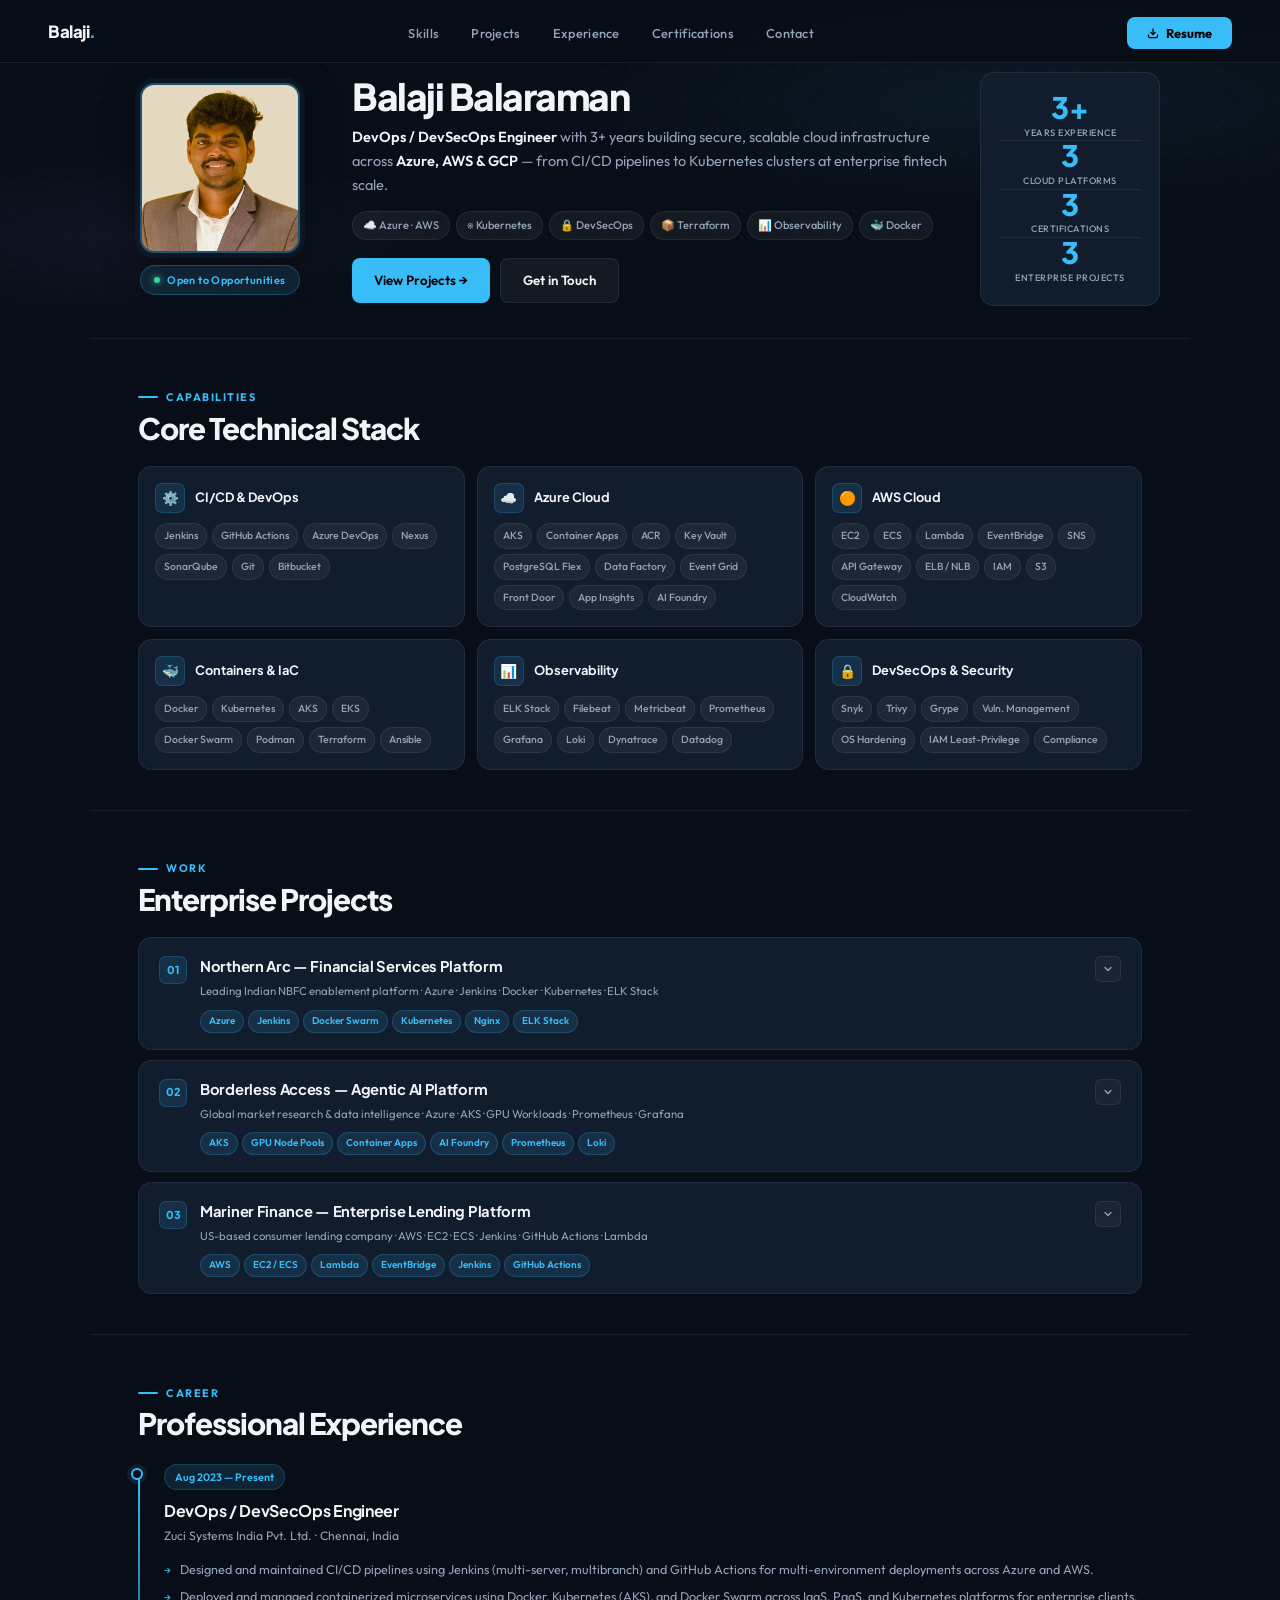
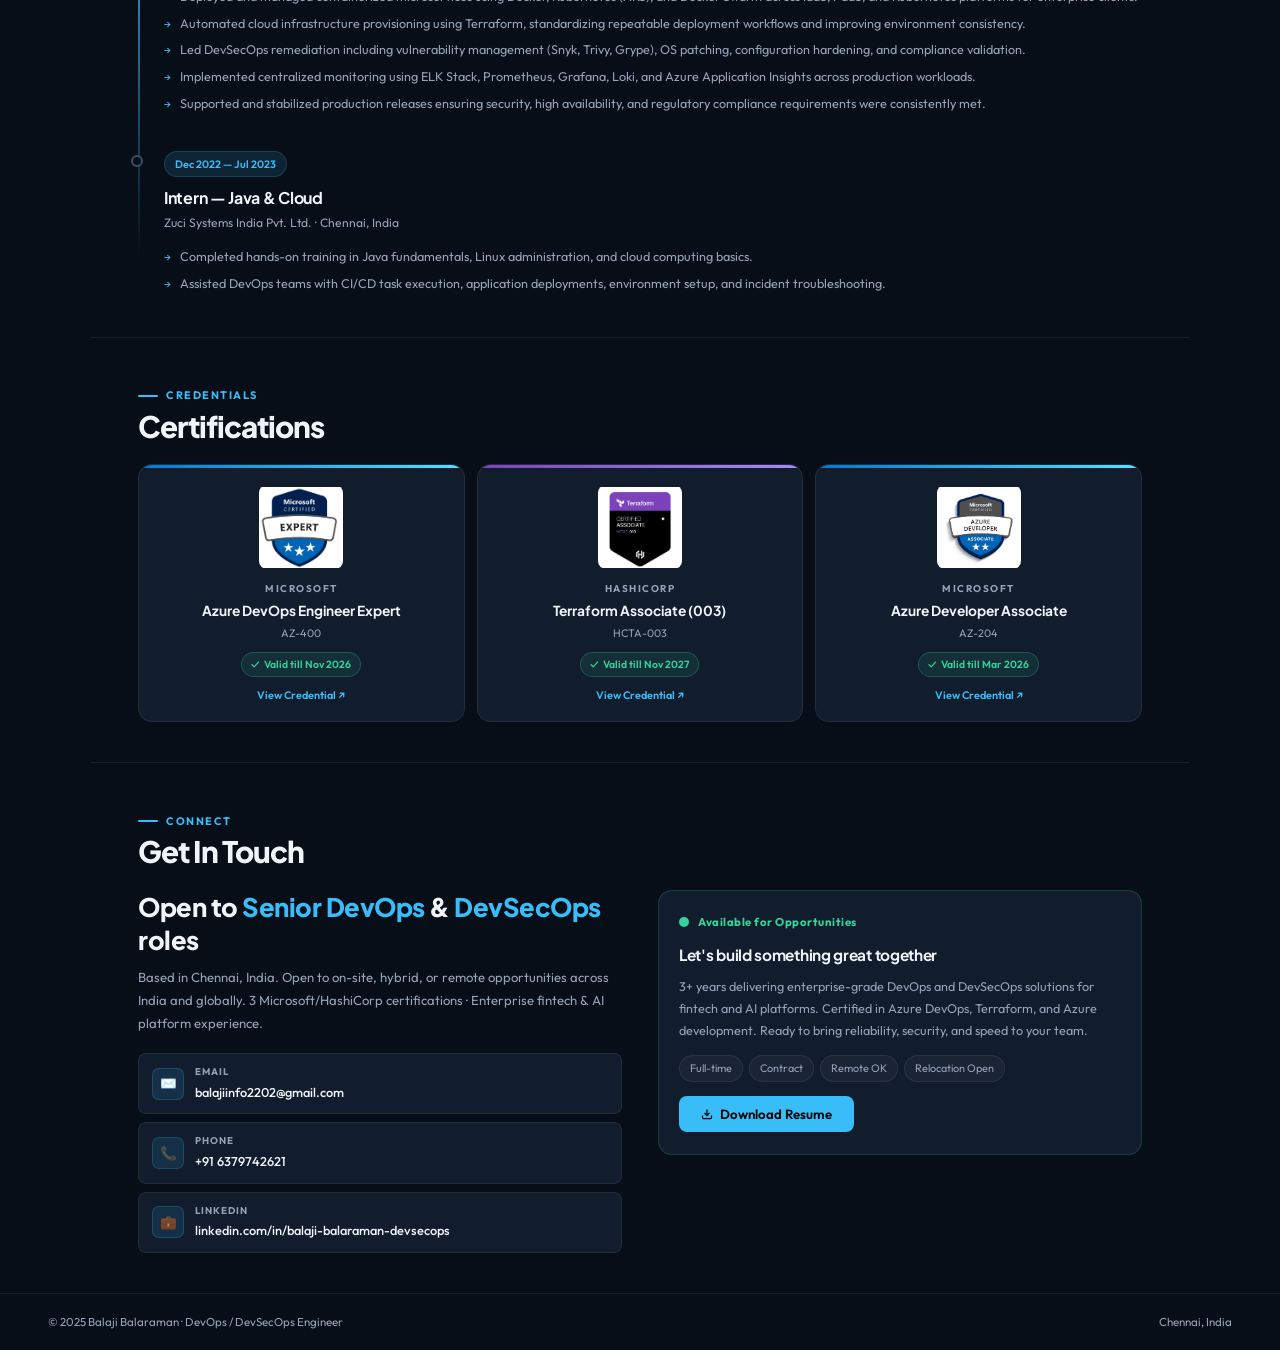
==== commit 0d1a8d73: "index added" ====
--- a/index.html
+++ b/index.html
@@ -29,11 +29,10 @@
 ::-webkit-scrollbar-track{background:var(--bg)}
 ::-webkit-scrollbar-thumb{background:var(--faint);border-radius:4px}
 
-/* PROGRESS BAR */
 #bar{position:fixed;top:0;left:0;z-index:9999;height:3px;width:0%;background:linear-gradient(90deg,var(--blue),var(--green));transition:width .1s}
 
 /* ── NAV ── */
-.nav{position:fixed;top:3px;left:0;right:0;z-index:100;display:flex;align-items:center;justify-content:space-between;padding:0 48px;height:62px;background:rgba(8,14,23,.92);backdrop-filter:blur(20px);border-bottom:1px solid var(--border)}
+.nav{position:fixed;top:3px;left:0;right:0;z-index:100;display:flex;align-items:center;justify-content:space-between;padding:0 48px;height:60px;background:rgba(8,14,23,.94);backdrop-filter:blur(20px);border-bottom:1px solid var(--border)}
 .nav-logo{font-family:var(--font-h);font-weight:800;font-size:1.05rem;letter-spacing:-.5px}
 .nav-logo span{color:var(--blue)}
 .nav-links{display:flex;gap:32px}
@@ -42,61 +41,76 @@
 .nav-cta{display:flex;align-items:center;gap:7px;padding:8px 20px;background:var(--blue);color:#000;font-weight:700;font-size:.8rem;border:none;border-radius:var(--rs);transition:opacity .2s}
 .nav-cta:hover{opacity:.85}
 
-/* ── HERO ── */
-/* Key fix: no min-height, align-items:start so stats card doesn't stretch the row */
-.hero{position:relative;padding:74px 60px 0;overflow:hidden}
-.hero::before{content:'';position:absolute;inset:0;background:radial-gradient(ellipse 65% 55% at 80% 30%,rgba(56,189,248,.07) 0%,transparent 55%),radial-gradient(ellipse 45% 45% at 10% 70%,rgba(167,139,250,.06) 0%,transparent 55%);pointer-events:none}
-.hero::after{content:'';position:absolute;inset:0;background-image:radial-gradient(circle,rgba(255,255,255,.035) 1px,transparent 1px);background-size:28px 28px;pointer-events:none}
-
+/* ── HERO ──
+   The ONLY fix needed: use a wrapper div that is display:flex with no section padding
+   The section has zero padding — only the inner wrapper has padding-top for nav offset
+   This means the background ::before/:after gradient only extends as tall as content  */
+.hero{position:relative;overflow:hidden}
+.hero::before{
+  content:'';position:absolute;inset:0;
+  background:
+    radial-gradient(ellipse 65% 55% at 80% 30%,rgba(56,189,248,.07) 0%,transparent 55%),
+    radial-gradient(ellipse 45% 45% at 10% 70%,rgba(167,139,250,.06) 0%,transparent 55%);
+  pointer-events:none
+}
+.hero::after{
+  content:'';position:absolute;inset:0;
+  background-image:radial-gradient(circle,rgba(255,255,255,.035) 1px,transparent 1px);
+  background-size:28px 28px;pointer-events:none
+}
+
+/* hero grid — align-items:stretch so all 3 cols grow to same height, no gap */
 .hero-inner{
   position:relative;z-index:1;
-  max-width:1160px;margin:auto;
+  max-width:1160px;margin:0 auto;
+  /* padding-top = nav height + small breathing room */
+  padding:72px 60px 32px;
   display:grid;
-  /* photo fixed | summary flexible | stats fixed */
-  grid-template-columns:185px 1fr 172px;
-  gap:34px;
-  /* align-items:start prevents the stats card from being stretched by photo height */
-  align-items:start;
-  /* bottom padding on inner, not on section — avoids any background-color gap */
-  padding-bottom:36px;
-}
-
-/* ── PHOTO COL ── */
-.hero-photo-col{display:flex;flex-direction:column;align-items:center;gap:11px}
+  grid-template-columns:200px 1fr 180px;
+  gap:32px;
+  align-items:center; /* vertically centre all 3 columns */
+}
+
+/* photo col */
+.hero-photo-col{display:flex;flex-direction:column;align-items:center;gap:12px}
 .hero-avatar-box{
-  width:155px;height:165px;
-  border-radius:14px;overflow:hidden;
+  width:160px;height:170px;border-radius:14px;overflow:hidden;
   border:2px solid rgba(56,189,248,.38);
-  box-shadow:0 0 0 5px rgba(56,189,248,.06),0 14px 40px rgba(0,0,0,.55);
+  box-shadow:0 0 0 5px rgba(56,189,248,.06),0 12px 36px rgba(0,0,0,.55);
 }
 .hero-avatar-box img{width:100%;height:100%;object-fit:cover;object-position:top center}
 .hero-badge{
-  display:inline-flex;align-items:center;gap:7px;
-  padding:5px 12px;
+  display:inline-flex;align-items:center;gap:7px;padding:5px 13px;
   background:var(--blue-dim);border:1px solid rgba(56,189,248,.25);
   border-radius:100px;font-size:.68rem;font-weight:600;color:var(--blue);
   letter-spacing:.4px;white-space:nowrap;
 }
-.hero-badge::before{content:'';width:6px;height:6px;border-radius:50%;background:var(--green);box-shadow:0 0 6px var(--green);animation:blink 2s infinite;flex-shrink:0}
+.hero-badge::before{
+  content:'';width:6px;height:6px;border-radius:50%;
+  background:var(--green);box-shadow:0 0 6px var(--green);
+  animation:blink 2s infinite;flex-shrink:0;
+}
 @keyframes blink{0%,100%{opacity:1}50%{opacity:.3}}
 
-/* ── SUMMARY COL ── */
-.hero-mid{display:flex;flex-direction:column;padding-top:4px}
-.hero-name{font-family:var(--font-h);font-size:clamp(1.75rem,2.9vw,2.5rem);font-weight:800;line-height:1.08;letter-spacing:-1.5px;margin-bottom:9px}
-.hero-role{font-size:.91rem;color:var(--muted);margin-bottom:15px;line-height:1.65}
+/* summary col */
+.hero-mid{display:flex;flex-direction:column;justify-content:center}
+.hero-name{font-family:var(--font-h);font-size:clamp(1.8rem,2.9vw,2.55rem);font-weight:800;line-height:1.07;letter-spacing:-1.5px;margin-bottom:10px}
+.hero-role{font-size:.91rem;color:var(--muted);margin-bottom:14px;line-height:1.65}
 .hero-role strong{color:var(--text);font-weight:600}
-.hero-chips{display:flex;flex-wrap:wrap;gap:6px;margin-bottom:20px}
-.chip{padding:4px 11px;background:rgba(255,255,255,.05);border:1px solid var(--border);border-radius:100px;font-size:.69rem;font-weight:500;color:var(--muted)}
+.hero-chips{display:flex;flex-wrap:wrap;gap:6px;margin-bottom:18px}
+.chip{padding:4px 10px;background:rgba(255,255,255,.05);border:1px solid var(--border);border-radius:100px;font-size:.69rem;font-weight:500;color:var(--muted)}
 .hero-actions{display:flex;gap:10px;flex-wrap:wrap}
 
-/* ── STATS CARD ── */
+/* stats card — stretch to match column height via align-self */
 .hero-card{
-  background:var(--card);border:1px solid var(--border);
-  border-radius:var(--r);padding:20px 16px;
-  display:flex;flex-direction:column;gap:14px;
-}
-.stat-num{font-family:var(--font-h);font-size:1.8rem;font-weight:800;color:var(--blue);line-height:1;text-align:center}
-.stat-label{font-size:.58rem;color:var(--muted);font-weight:500;letter-spacing:.5px;margin-top:2px;text-transform:uppercase;text-align:center}
+  align-self:stretch; /* fill the row height */
+  background:var(--card);border:1px solid var(--border);border-radius:var(--r);
+  padding:20px 18px;
+  display:flex;flex-direction:column;justify-content:space-evenly;
+}
+.stat-row{text-align:center}
+.stat-num{font-family:var(--font-h);font-size:1.85rem;font-weight:800;color:var(--blue);line-height:1}
+.stat-label{font-size:.58rem;color:var(--muted);font-weight:500;letter-spacing:.5px;margin-top:2px;text-transform:uppercase}
 .stat-div{height:1px;background:var(--border)}
 
 /* BUTTONS */
@@ -106,73 +120,79 @@
 .btn-ghost{background:rgba(255,255,255,.05);color:var(--text);border:1px solid var(--border)}
 .btn-ghost:hover{background:rgba(255,255,255,.09);border-color:rgba(255,255,255,.15)}
 
-/* ── SECTIONS ── */
-/* Tight: 44px top/bottom — no wasted space */
-.section{max-width:1100px;margin:0 auto;padding:44px 48px}
+/* ── SECTIONS — tight 40px padding ── */
+.section{max-width:1100px;margin:0 auto;padding:40px 48px}
+
+/* thin divider between hero and first section */
+.hero+.section{border-top:1px solid var(--border)}
+
 .sec-tag{display:inline-flex;align-items:center;gap:8px;font-size:.68rem;font-weight:700;letter-spacing:1.5px;text-transform:uppercase;color:var(--blue);margin-bottom:5px}
 .sec-tag::before{content:'';display:block;width:20px;height:2px;background:var(--blue);border-radius:2px}
-.sec-title{font-family:var(--font-h);font-size:clamp(1.35rem,2.5vw,1.9rem);font-weight:800;letter-spacing:-1px;margin-bottom:24px;line-height:1.1}
+.sec-title{font-family:var(--font-h);font-size:clamp(1.3rem,2.4vw,1.85rem);font-weight:800;letter-spacing:-1px;margin-bottom:22px;line-height:1.1}
+
+/* section separator lines */
+.section+.section{border-top:1px solid var(--border)}
 
 /* SCROLL REVEAL */
-.rv{opacity:0;transform:translateY(18px);transition:opacity .48s ease,transform .48s ease}
+.rv{opacity:0;transform:translateY(16px);transition:opacity .46s ease,transform .46s ease}
 .rv.show{opacity:1;transform:none}
 
 /* ── SKILLS ── */
 .skills-grid{display:grid;grid-template-columns:repeat(3,1fr);gap:12px}
-.sk-card{background:var(--card);border:1px solid var(--border);border-radius:var(--r);padding:17px;transition:border-color .25s,background .25s}
+.sk-card{background:var(--card);border:1px solid var(--border);border-radius:var(--r);padding:16px;transition:border-color .25s,background .25s}
 .sk-card:hover{border-color:var(--border-hi);background:var(--card-hover)}
 .sk-head{display:flex;align-items:center;gap:10px;margin-bottom:10px}
-.sk-icon{width:31px;height:31px;border-radius:8px;background:var(--blue-dim);border:1px solid rgba(56,189,248,.2);display:flex;align-items:center;justify-content:center;font-size:.88rem;flex-shrink:0}
-.sk-head h4{font-family:var(--font-h);font-size:.81rem;font-weight:700;color:var(--text)}
+.sk-icon{width:30px;height:30px;border-radius:7px;background:var(--blue-dim);border:1px solid rgba(56,189,248,.2);display:flex;align-items:center;justify-content:center;font-size:.86rem;flex-shrink:0}
+.sk-head h4{font-family:var(--font-h);font-size:.8rem;font-weight:700;color:var(--text)}
 .tags{display:flex;flex-wrap:wrap;gap:5px}
-.tag{padding:3px 8px;background:rgba(255,255,255,.05);border:1px solid var(--border);border-radius:100px;font-size:.66rem;color:var(--muted);font-weight:500;transition:all .2s}
+.tag{padding:3px 8px;background:rgba(255,255,255,.05);border:1px solid var(--border);border-radius:100px;font-size:.65rem;color:var(--muted);font-weight:500;transition:all .2s}
 .sk-card:hover .tag{border-color:rgba(56,189,248,.2);color:#CBD5E1}
 
 /* ── PROJECTS ── */
-.proj-list{display:flex;flex-direction:column;gap:11px}
+.proj-list{display:flex;flex-direction:column;gap:10px}
 .proj-card{background:var(--card);border:1px solid var(--border);border-radius:var(--r);overflow:hidden;transition:border-color .25s}
 .proj-card:hover{border-color:var(--border-hi)}
-.proj-top{padding:18px 22px;cursor:pointer;display:grid;grid-template-columns:auto 1fr auto;gap:13px;align-items:start;user-select:none}
-.proj-num{display:flex;align-items:center;justify-content:center;width:29px;height:29px;border-radius:8px;background:var(--blue-dim);border:1px solid rgba(56,189,248,.2);font-family:var(--font-h);font-size:.69rem;font-weight:800;color:var(--blue);flex-shrink:0;margin-top:2px}
-.proj-meta h3{font-family:var(--font-h);font-size:.93rem;font-weight:700;letter-spacing:-.3px;margin-bottom:3px}
-.proj-sub{font-size:.72rem;color:var(--muted);margin-bottom:8px}
+.proj-top{padding:16px 20px;cursor:pointer;display:grid;grid-template-columns:auto 1fr auto;gap:13px;align-items:start;user-select:none}
+.proj-num{display:flex;align-items:center;justify-content:center;width:28px;height:28px;border-radius:7px;background:var(--blue-dim);border:1px solid rgba(56,189,248,.2);font-family:var(--font-h);font-size:.68rem;font-weight:800;color:var(--blue);flex-shrink:0;margin-top:2px}
+.proj-meta h3{font-family:var(--font-h);font-size:.92rem;font-weight:700;letter-spacing:-.3px;margin-bottom:3px}
+.proj-sub{font-size:.71rem;color:var(--muted);margin-bottom:8px}
 .proj-tags{display:flex;flex-wrap:wrap;gap:4px}
-.ptag{padding:2px 8px;background:var(--blue-dim);border:1px solid rgba(56,189,248,.2);border-radius:100px;font-size:.63rem;font-weight:600;color:var(--blue)}
-.chevron{display:flex;align-items:center;justify-content:center;width:27px;height:27px;border:1px solid var(--border);border-radius:7px;background:rgba(255,255,255,.04);color:var(--muted);flex-shrink:0;transition:all .25s;margin-top:2px}
+.ptag{padding:2px 8px;background:var(--blue-dim);border:1px solid rgba(56,189,248,.2);border-radius:100px;font-size:.62rem;font-weight:600;color:var(--blue)}
+.chevron{display:flex;align-items:center;justify-content:center;width:26px;height:26px;border:1px solid var(--border);border-radius:6px;background:rgba(255,255,255,.04);color:var(--muted);flex-shrink:0;transition:all .25s;margin-top:2px}
 .chevron svg{width:12px;height:12px;stroke:currentColor;fill:none;stroke-width:2.5;stroke-linecap:round;stroke-linejoin:round;transition:transform .3s cubic-bezier(.4,0,.2,1)}
 .proj-card.open .chevron{background:var(--blue-dim);border-color:rgba(56,189,248,.3);color:var(--blue)}
 .proj-card.open .chevron svg{transform:rotate(180deg)}
-.proj-body{max-height:0;overflow:hidden;transition:max-height .42s cubic-bezier(.4,0,.2,1)}
+.proj-body{max-height:0;overflow:hidden;transition:max-height .4s cubic-bezier(.4,0,.2,1)}
 .proj-body.open{max-height:900px}
-.proj-inner{padding:14px 22px 18px;border-top:1px solid var(--border)}
-.proj-desc{font-size:.82rem;color:var(--muted);line-height:1.8;margin-bottom:13px}
-.proj-pts{display:flex;flex-direction:column;margin-bottom:13px}
-.proj-pts li{display:flex;gap:10px;font-size:.8rem;color:var(--text);padding:6px 0;border-bottom:1px solid var(--border);line-height:1.6}
+.proj-inner{padding:13px 20px 17px;border-top:1px solid var(--border)}
+.proj-desc{font-size:.81rem;color:var(--muted);line-height:1.78;margin-bottom:12px}
+.proj-pts{display:flex;flex-direction:column;margin-bottom:12px}
+.proj-pts li{display:flex;gap:10px;font-size:.79rem;color:var(--text);padding:5px 0;border-bottom:1px solid var(--border);line-height:1.6}
 .proj-pts li:last-child{border-bottom:none}
-.proj-pts li::before{content:'→';color:var(--blue);flex-shrink:0;font-size:.74rem;margin-top:2px}
-.impact{display:flex;gap:10px;padding:10px 13px;background:var(--green-dim);border:1px solid rgba(52,211,153,.2);border-left:3px solid var(--green);border-radius:var(--rs);align-items:flex-start}
-.impact-lbl{font-size:.63rem;font-weight:700;letter-spacing:1px;text-transform:uppercase;color:var(--green);white-space:nowrap;margin-top:2px;flex-shrink:0}
+.proj-pts li::before{content:'→';color:var(--blue);flex-shrink:0;font-size:.73rem;margin-top:2px}
+.impact{display:flex;gap:10px;padding:9px 13px;background:var(--green-dim);border:1px solid rgba(52,211,153,.2);border-left:3px solid var(--green);border-radius:var(--rs);align-items:flex-start}
+.impact-lbl{font-size:.62rem;font-weight:700;letter-spacing:1px;text-transform:uppercase;color:var(--green);white-space:nowrap;margin-top:2px;flex-shrink:0}
 .impact-txt{font-size:.78rem;color:var(--text);line-height:1.6}
 
 /* ── TIMELINE ── */
-.tl{position:relative;padding-left:28px}
+.tl{position:relative;padding-left:26px}
 .tl::before{content:'';position:absolute;left:0;top:8px;bottom:40px;width:2px;background:linear-gradient(180deg,var(--blue) 0%,transparent 100%);border-radius:2px}
-.tl-item{position:relative;padding-bottom:36px}
+.tl-item{position:relative;padding-bottom:32px}
 .tl-item:last-child{padding-bottom:0}
-.tl-dot{position:absolute;left:-35px;top:6px;width:13px;height:13px;border-radius:50%;background:var(--bg);border:2px solid var(--blue);box-shadow:0 0 0 4px rgba(56,189,248,.1)}
+.tl-dot{position:absolute;left:-33px;top:6px;width:12px;height:12px;border-radius:50%;background:var(--bg);border:2px solid var(--blue);box-shadow:0 0 0 4px rgba(56,189,248,.1)}
 .tl-dot.dim{border-color:var(--faint);box-shadow:none}
-.tl-date{display:inline-flex;padding:3px 10px;background:var(--blue-dim);border:1px solid rgba(56,189,248,.2);border-radius:100px;font-size:.68rem;font-weight:600;color:var(--blue);margin-bottom:8px}
-.tl-role{font-family:var(--font-h);font-size:1.02rem;font-weight:700;letter-spacing:-.3px;margin-bottom:2px}
-.tl-co{font-size:.77rem;color:var(--muted);margin-bottom:10px}
-.tl-pts li{display:flex;gap:9px;font-size:.8rem;color:var(--muted);padding:4px 0;line-height:1.65}
-.tl-pts li::before{content:'→';font-size:.66rem;color:var(--blue);flex-shrink:0;margin-top:3px}
+.tl-date{display:inline-flex;padding:3px 10px;background:var(--blue-dim);border:1px solid rgba(56,189,248,.2);border-radius:100px;font-size:.67rem;font-weight:600;color:var(--blue);margin-bottom:7px}
+.tl-role{font-family:var(--font-h);font-size:1rem;font-weight:700;letter-spacing:-.3px;margin-bottom:2px}
+.tl-co{font-size:.76rem;color:var(--muted);margin-bottom:9px}
+.tl-pts li{display:flex;gap:9px;font-size:.79rem;color:var(--muted);padding:3px 0;line-height:1.65}
+.tl-pts li::before{content:'→';font-size:.65rem;color:var(--blue);flex-shrink:0;margin-top:3px}
 
 /* ── CERTS ── */
 .cert-grid{display:grid;grid-template-columns:repeat(3,1fr);gap:12px}
 .cert-card{
   display:flex;flex-direction:column;align-items:center;text-align:center;
   background:var(--card);border:1px solid var(--border);border-radius:var(--r);
-  padding:22px 16px 18px;
+  padding:20px 14px 16px;
   transition:border-color .25s,transform .25s;
   position:relative;overflow:hidden;color:var(--text);
 }
@@ -180,46 +200,40 @@
 .cert-card.ms::before{background:linear-gradient(90deg,#0078D4,#50E6FF)}
 .cert-card.hc::before{background:linear-gradient(90deg,#7B42BC,#A78BFA)}
 .cert-card:hover{border-color:var(--border-hi);transform:translateY(-3px)}
-/* Badge image container — square, object-contain so logos don't crop */
-.cert-badge-img{
-  width:88px;height:88px;
-  object-fit:contain;
-  margin-bottom:13px;
-  border-radius:10px;
-}
-.cert-issuer{font-size:.63rem;font-weight:700;letter-spacing:1.5px;text-transform:uppercase;color:var(--muted);margin-bottom:4px}
-.cert-name{font-family:var(--font-h);font-size:.87rem;font-weight:700;color:var(--text);margin-bottom:4px;line-height:1.3}
-.cert-code{font-size:.69rem;color:var(--muted);margin-bottom:10px}
-.cert-valid{display:inline-flex;align-items:center;gap:4px;padding:3px 9px;background:var(--green-dim);border:1px solid rgba(52,211,153,.25);border-radius:100px;font-size:.66rem;font-weight:600;color:var(--green);margin-bottom:10px}
+.cert-badge-img{width:84px;height:84px;object-fit:contain;margin-bottom:12px;border-radius:8px}
+.cert-issuer{font-size:.62rem;font-weight:700;letter-spacing:1.5px;text-transform:uppercase;color:var(--muted);margin-bottom:4px}
+.cert-name{font-family:var(--font-h);font-size:.86rem;font-weight:700;color:var(--text);margin-bottom:4px;line-height:1.3}
+.cert-code{font-size:.68rem;color:var(--muted);margin-bottom:9px}
+.cert-valid{display:inline-flex;align-items:center;gap:4px;padding:3px 9px;background:var(--green-dim);border:1px solid rgba(52,211,153,.25);border-radius:100px;font-size:.65rem;font-weight:600;color:var(--green);margin-bottom:9px}
 .cert-valid::before{content:'✓'}
-.cert-link{font-size:.69rem;font-weight:600;color:var(--blue);transition:opacity .2s}
+.cert-link{font-size:.68rem;font-weight:600;color:var(--blue);transition:opacity .2s}
 .cert-link:hover{opacity:.7}
 
 /* ── CONTACT ── */
-.contact-grid{display:grid;grid-template-columns:1fr 1fr;gap:40px;align-items:start}
+.contact-grid{display:grid;grid-template-columns:1fr 1fr;gap:36px;align-items:start}
 .contact-hl{font-family:var(--font-h);font-size:clamp(1.1rem,2vw,1.6rem);font-weight:800;letter-spacing:-.5px;line-height:1.3;margin-bottom:10px}
 .contact-hl span{color:var(--blue)}
-.contact-sub{font-size:.83rem;color:var(--muted);line-height:1.8;margin-bottom:20px}
+.contact-sub{font-size:.82rem;color:var(--muted);line-height:1.75;margin-bottom:18px}
 .c-items{display:flex;flex-direction:column;gap:8px}
-.c-item{display:flex;align-items:center;gap:12px;padding:11px 14px;background:var(--card);border:1px solid var(--border);border-radius:var(--rs);transition:border-color .2s}
+.c-item{display:flex;align-items:center;gap:11px;padding:10px 13px;background:var(--card);border:1px solid var(--border);border-radius:var(--rs);transition:border-color .2s}
 .c-item:hover{border-color:var(--border-hi)}
-.c-icon{width:33px;height:33px;border-radius:8px;background:var(--blue-dim);border:1px solid rgba(56,189,248,.2);display:flex;align-items:center;justify-content:center;font-size:.86rem;flex-shrink:0}
-.c-type{font-size:.62rem;font-weight:700;letter-spacing:1px;text-transform:uppercase;color:var(--muted);margin-bottom:1px}
-.c-val{font-size:.81rem;color:var(--text);font-weight:500}
-.avail-card{background:var(--card);border:1px solid rgba(52,211,153,.2);border-radius:var(--r);padding:24px 22px}
-.avail-top{display:flex;align-items:center;gap:9px;margin-bottom:11px}
+.c-icon{width:32px;height:32px;border-radius:7px;background:var(--blue-dim);border:1px solid rgba(56,189,248,.2);display:flex;align-items:center;justify-content:center;font-size:.84rem;flex-shrink:0}
+.c-type{font-size:.61rem;font-weight:700;letter-spacing:1px;text-transform:uppercase;color:var(--muted);margin-bottom:1px}
+.c-val{font-size:.8rem;color:var(--text);font-weight:500}
+.avail-card{background:var(--card);border:1px solid rgba(52,211,153,.2);border-radius:var(--r);padding:22px 20px}
+.avail-top{display:flex;align-items:center;gap:9px;margin-bottom:10px}
 .dot-wrap{width:10px;height:10px;position:relative}
 .dot-core{width:10px;height:10px;border-radius:50%;background:var(--green);position:absolute}
 .dot-ring{width:10px;height:10px;border-radius:50%;background:var(--green);position:absolute;animation:ping 1.8s ease-out infinite;opacity:0}
 @keyframes ping{0%{transform:scale(1);opacity:.6}100%{transform:scale(2.8);opacity:0}}
-.avail-lbl{font-size:.72rem;font-weight:700;color:var(--green);letter-spacing:.5px}
-.avail-title{font-family:var(--font-h);font-size:.98rem;font-weight:700;margin-bottom:7px;letter-spacing:-.3px}
-.avail-body{font-size:.8rem;color:var(--muted);line-height:1.8;margin-bottom:16px}
-.avail-tags{display:flex;flex-wrap:wrap;gap:6px;margin-bottom:16px}
-.avail-tag{padding:4px 10px;background:rgba(255,255,255,.04);border:1px solid var(--border);border-radius:100px;font-size:.69rem;color:var(--muted)}
+.avail-lbl{font-size:.71rem;font-weight:700;color:var(--green);letter-spacing:.5px}
+.avail-title{font-family:var(--font-h);font-size:.96rem;font-weight:700;margin-bottom:7px;letter-spacing:-.3px}
+.avail-body{font-size:.79rem;color:var(--muted);line-height:1.75;margin-bottom:14px}
+.avail-tags{display:flex;flex-wrap:wrap;gap:6px;margin-bottom:14px}
+.avail-tag{padding:3px 10px;background:rgba(255,255,255,.04);border:1px solid var(--border);border-radius:100px;font-size:.68rem;color:var(--muted)}
 
 /* FOOTER */
-.footer{border-top:1px solid var(--border);padding:20px 48px;display:flex;justify-content:space-between;align-items:center;font-size:.73rem;color:var(--muted)}
+.footer{border-top:1px solid var(--border);padding:18px 48px;display:flex;justify-content:space-between;align-items:center;font-size:.72rem;color:var(--muted)}
 
 /* MODAL */
 .modal-bg{display:none;position:fixed;inset:0;z-index:9999;background:rgba(0,0,0,.85);backdrop-filter:blur(12px);align-items:center;justify-content:center}
@@ -234,21 +248,19 @@
 
 /* ── RESPONSIVE ── */
 @media(max-width:1024px){
-  .hero-inner{grid-template-columns:160px 1fr 162px;gap:26px}
-  .hero-avatar-box{width:138px;height:148px}
+  .hero-inner{grid-template-columns:168px 1fr 165px;gap:26px;padding:72px 36px 28px}
 }
 @media(max-width:820px){
   .nav{padding:0 18px}.nav-links{display:none}
-  .hero{padding:72px 18px 0}
-  .hero-inner{grid-template-columns:1fr;gap:16px;padding-bottom:28px}
+  .hero-inner{grid-template-columns:1fr;gap:16px;padding:72px 18px 24px}
   .hero-photo-col{flex-direction:row;align-items:center;gap:13px}
-  .hero-avatar-box{width:76px;height:76px;border-radius:50%}
+  .hero-avatar-box{width:72px;height:72px;border-radius:50%}
   .hero-card{display:none}
-  .section{padding:38px 18px}
+  .section{padding:34px 18px}
   .skills-grid{grid-template-columns:1fr 1fr}
   .cert-grid{grid-template-columns:1fr}
   .contact-grid{grid-template-columns:1fr}
-  .footer{flex-direction:column;gap:5px;text-align:center;padding:16px 18px}
+  .footer{flex-direction:column;gap:5px;text-align:center;padding:14px 18px}
 }
 @media(max-width:520px){.skills-grid{grid-template-columns:1fr}}
 </style>
@@ -256,7 +268,7 @@
 <body>
 <div id="bar"></div>
 
-<!-- ══ NAV ══ -->
+<!-- NAV -->
 <nav class="nav">
   <div class="nav-logo">Balaji<span>.</span></div>
   <ul class="nav-links">
@@ -272,7 +284,7 @@
   </button>
 </nav>
 
-<!-- ══ HERO ══ -->
+<!-- HERO -->
 <section class="hero">
   <div class="hero-inner">
 
@@ -308,19 +320,19 @@
 
     <!-- RIGHT: Stats card -->
     <div class="hero-card">
-      <div><div class="stat-num">3+</div><div class="stat-label">Years Experience</div></div>
+      <div class="stat-row"><div class="stat-num">3+</div><div class="stat-label">Years Experience</div></div>
       <div class="stat-div"></div>
-      <div><div class="stat-num">3</div><div class="stat-label">Cloud Platforms</div></div>
+      <div class="stat-row"><div class="stat-num">3</div><div class="stat-label">Cloud Platforms</div></div>
       <div class="stat-div"></div>
-      <div><div class="stat-num">3</div><div class="stat-label">Certifications</div></div>
+      <div class="stat-row"><div class="stat-num">3</div><div class="stat-label">Certifications</div></div>
       <div class="stat-div"></div>
-      <div><div class="stat-num">3</div><div class="stat-label">Enterprise Projects</div></div>
+      <div class="stat-row"><div class="stat-num">3</div><div class="stat-label">Enterprise Projects</div></div>
     </div>
 
   </div>
 </section>
 
-<!-- ══ SKILLS ══ -->
+<!-- SKILLS -->
 <section class="section" id="skills">
   <div class="sec-tag">Capabilities</div>
   <h2 class="sec-title">Core Technical Stack</h2>
@@ -352,7 +364,7 @@
   </div>
 </section>
 
-<!-- ══ PROJECTS ══ -->
+<!-- PROJECTS -->
 <section class="section" id="projects">
   <div class="sec-tag">Work</div>
   <h2 class="sec-title">Enterprise Projects</h2>
@@ -438,7 +450,7 @@
   </div>
 </section>
 
-<!-- ══ EXPERIENCE ══ -->
+<!-- EXPERIENCE -->
 <section class="section" id="experience">
   <div class="sec-tag">Career</div>
   <h2 class="sec-title">Professional Experience</h2>
@@ -470,49 +482,39 @@
   </div>
 </section>
 
-<!-- ══ CERTIFICATIONS ══ -->
+<!-- CERTIFICATIONS -->
 <section class="section" id="certifications">
   <div class="sec-tag">Credentials</div>
   <h2 class="sec-title">Certifications</h2>
   <div class="cert-grid">
-
     <a href="https://learn.microsoft.com/en-in/users/balajibalaraman-8723/credentials/643ad17970434bf8" target="_blank" class="cert-card ms rv">
-      <!-- Using your local az-400.jpg file -->
-      <img class="cert-badge-img" src="az-400.jpg" alt="AZ-400 Expert Badge"
-           onerror="this.src='';this.style.display='none'"/>
+      <img class="cert-badge-img" src="az-400.jpg" alt="AZ-400 Expert Badge" onerror="this.style.display='none'"/>
       <div class="cert-issuer">Microsoft</div>
       <div class="cert-name">Azure DevOps Engineer Expert</div>
       <div class="cert-code">AZ-400</div>
       <div class="cert-valid">Valid till Nov 2026</div>
       <span class="cert-link">View Credential ↗</span>
     </a>
-
     <a href="https://www.credly.com/badges/f79c40c8-d736-47e9-ba90-6f36fa3830cf" target="_blank" class="cert-card hc rv">
-      <!-- Using your local terraform-003.png file -->
-      <img class="cert-badge-img" src="terraform-003.jpg" alt="Terraform Associate Badge"
-           onerror="this.src='';this.style.display='none'"/>
+      <img class="cert-badge-img" src="terraform-003.jpg" alt="Terraform Associate Badge" onerror="this.style.display='none'"/>
       <div class="cert-issuer">HashiCorp</div>
       <div class="cert-name">Terraform Associate (003)</div>
       <div class="cert-code">HCTA-003</div>
       <div class="cert-valid">Valid till Nov 2027</div>
       <span class="cert-link">View Credential ↗</span>
     </a>
-
     <a href="https://learn.microsoft.com/en-us/users/balajibalaraman-8723/credentials/4b7e3774bec7989b" target="_blank" class="cert-card ms rv">
-      <!-- Using your local az-204.png file -->
-      <img class="cert-badge-img" src="az-204.jpg" alt="AZ-204 Associate Badge"
-           onerror="this.src='';this.style.display='none'"/>
+      <img class="cert-badge-img" src="az-204.jpg" alt="AZ-204 Associate Badge" onerror="this.style.display='none'"/>
       <div class="cert-issuer">Microsoft</div>
       <div class="cert-name">Azure Developer Associate</div>
       <div class="cert-code">AZ-204</div>
       <div class="cert-valid">Valid till Mar 2026</div>
       <span class="cert-link">View Credential ↗</span>
     </a>
-
   </div>
 </section>
 
-<!-- ══ CONTACT ══ -->
+<!-- CONTACT -->
 <section class="section" id="contact">
   <div class="sec-tag">Connect</div>
   <h2 class="sec-title">Get In Touch</h2>
@@ -580,32 +582,23 @@
 </div>
 
 <script>
-/* scroll progress bar */
 window.addEventListener('scroll',()=>{
   const p=window.scrollY/(document.body.scrollHeight-window.innerHeight)*100;
   document.getElementById('bar').style.width=p+'%';
 });
-
-/* resume modal */
 document.getElementById('openResume').addEventListener('click',()=>document.getElementById('modal').classList.add('show'));
 document.getElementById('modal').addEventListener('click',e=>{if(e.target===e.currentTarget)e.currentTarget.classList.remove('show')});
-
-/* project accordion */
 function tog(cid,bid){
   document.getElementById(cid).classList.toggle('open');
   document.getElementById(bid).classList.toggle('open');
 }
-
-/* scroll reveal */
-const observer=new IntersectionObserver(entries=>{
-  entries.forEach(e=>{
-    if(e.isIntersecting){e.target.classList.add('show');observer.unobserve(e.target)}
-  });
-},{threshold:0.05,rootMargin:'0px 0px -20px 0px'});
+const obs=new IntersectionObserver(entries=>{
+  entries.forEach(e=>{if(e.isIntersecting){e.target.classList.add('show');obs.unobserve(e.target)}});
+},{threshold:0.05,rootMargin:'0px 0px -16px 0px'});
 document.querySelectorAll('.rv').forEach((el,i)=>{
-  el.style.transitionDelay=(i%4)*0.06+'s';
-  observer.observe(el);
+  el.style.transitionDelay=(i%4)*0.055+'s';
+  obs.observe(el);
 });
 </script>
 </body>
-</html>
+</html>
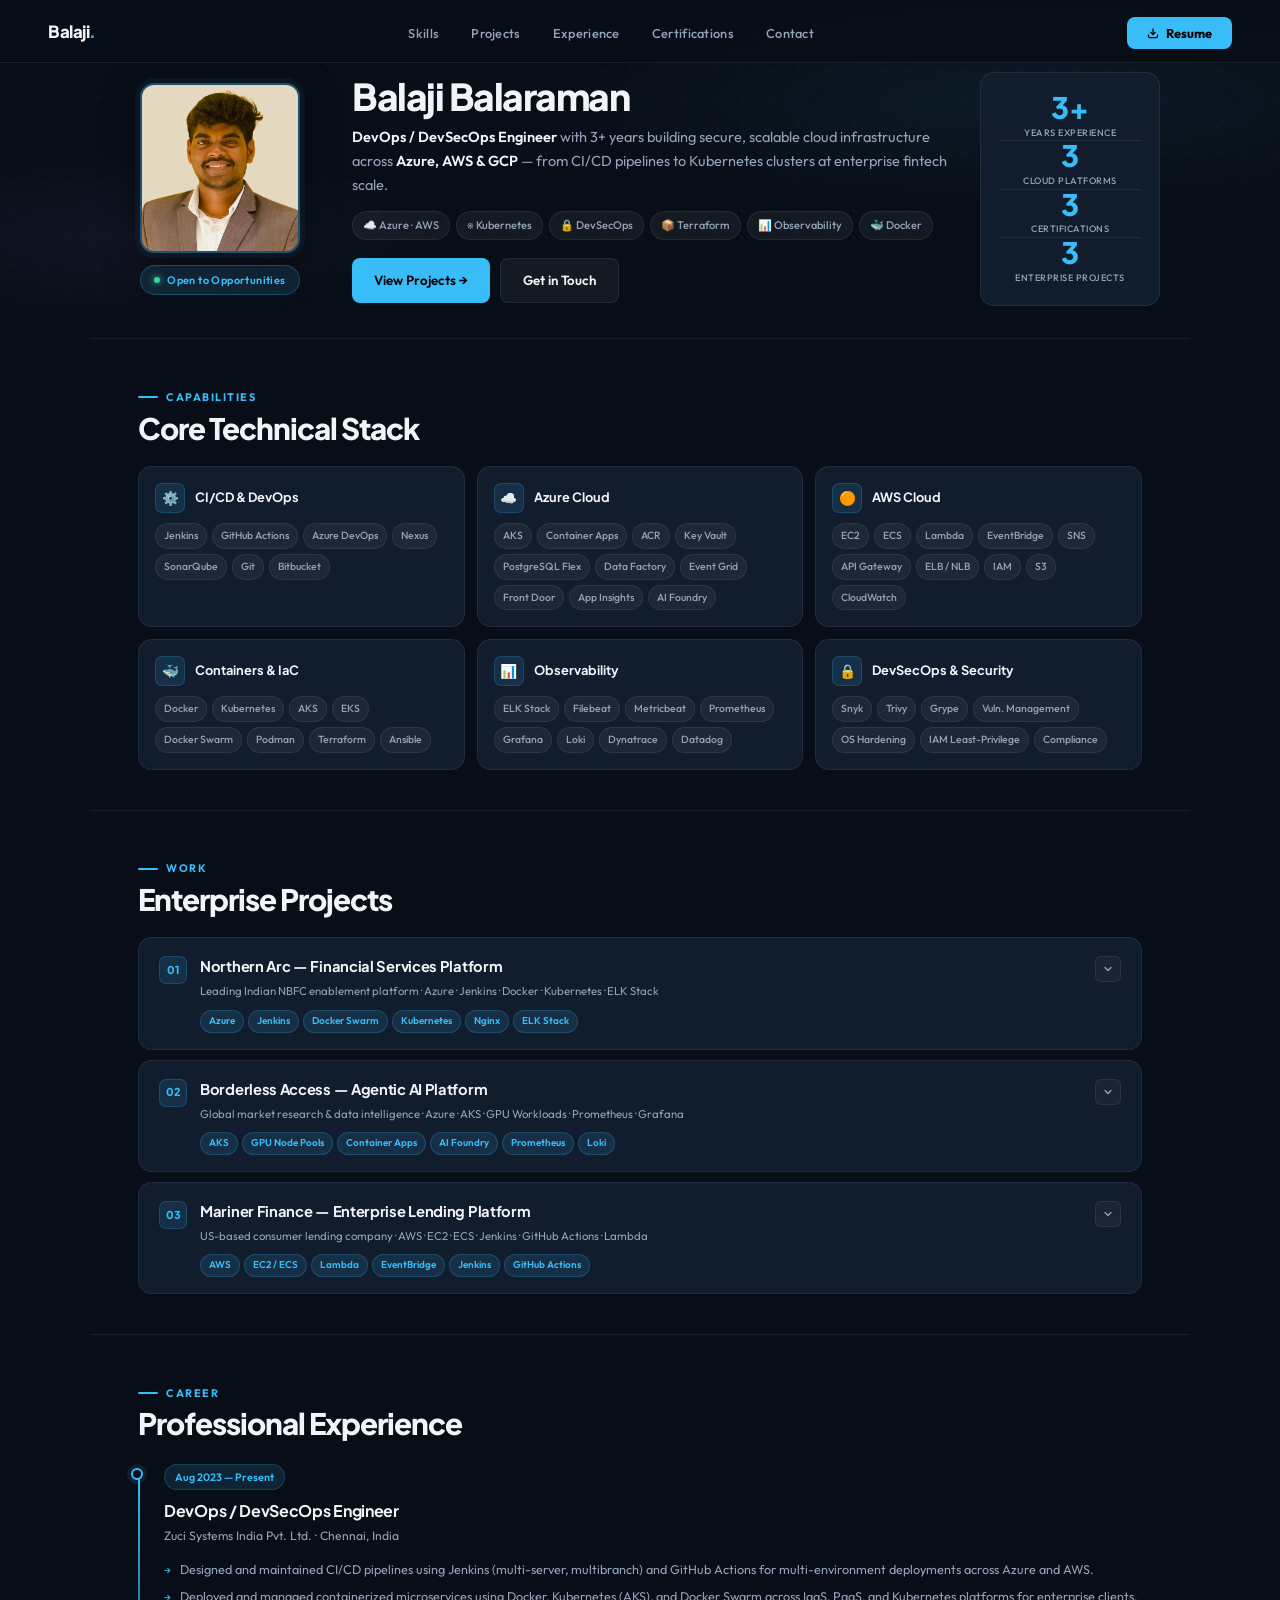
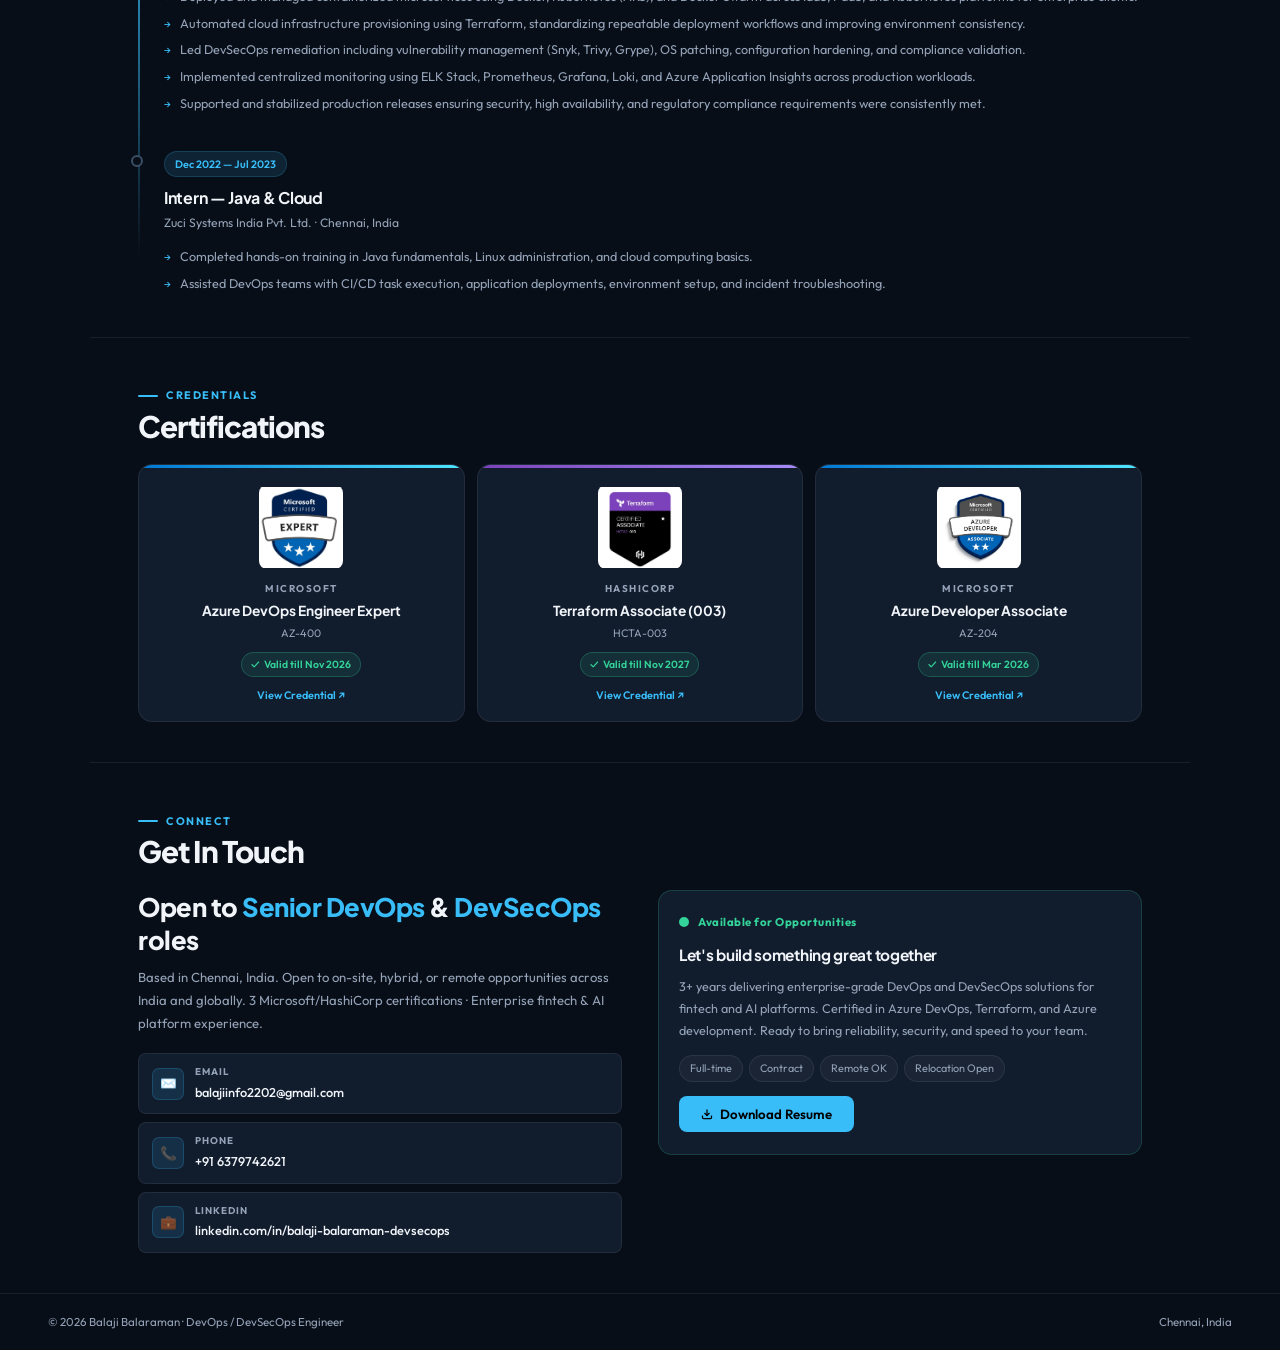
==== commit b7447f92: "index added" ====
--- a/index.html
+++ b/index.html
@@ -560,7 +560,7 @@
 
 <!-- FOOTER -->
 <footer class="footer">
-  <span>© 2025 Balaji Balaraman · DevOps / DevSecOps Engineer</span>
+  <span>© 2026 Balaji Balaraman · DevOps / DevSecOps Engineer</span>
   <span>Chennai, India</span>
 </footer>
 
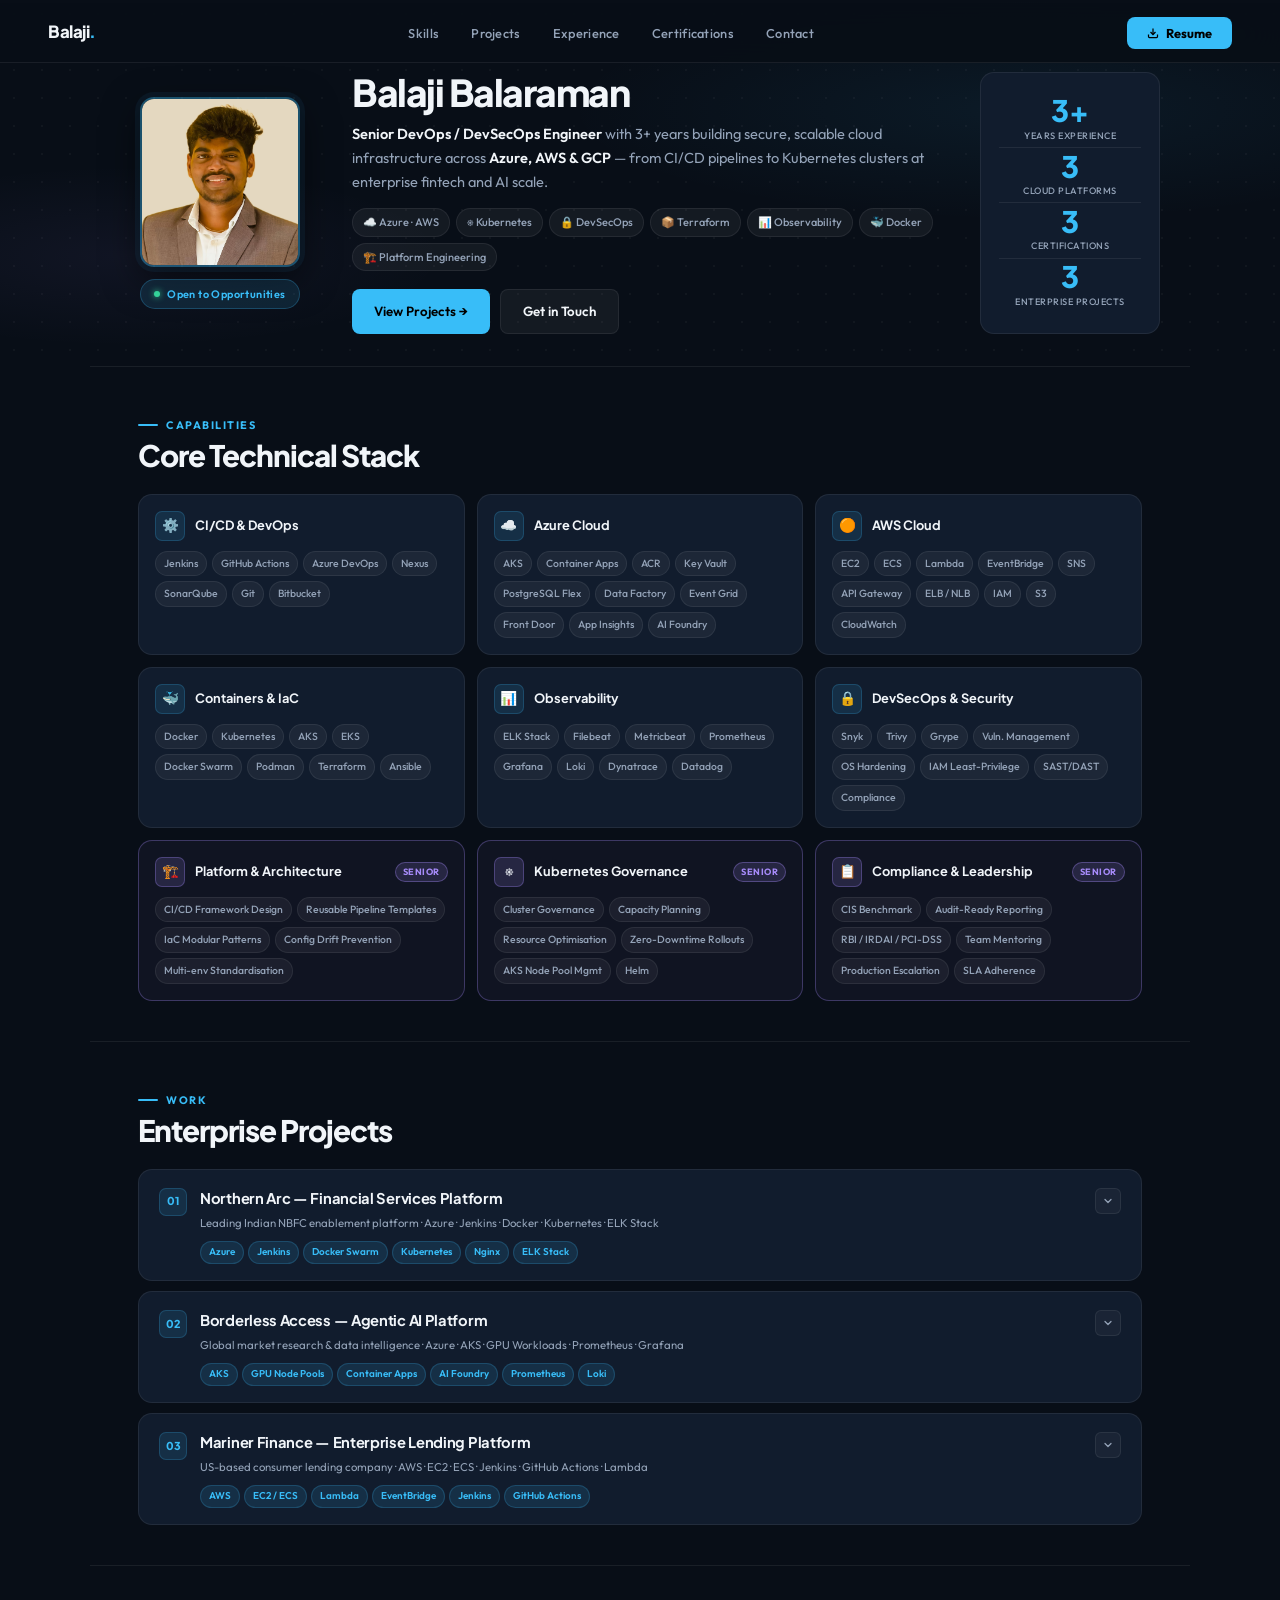
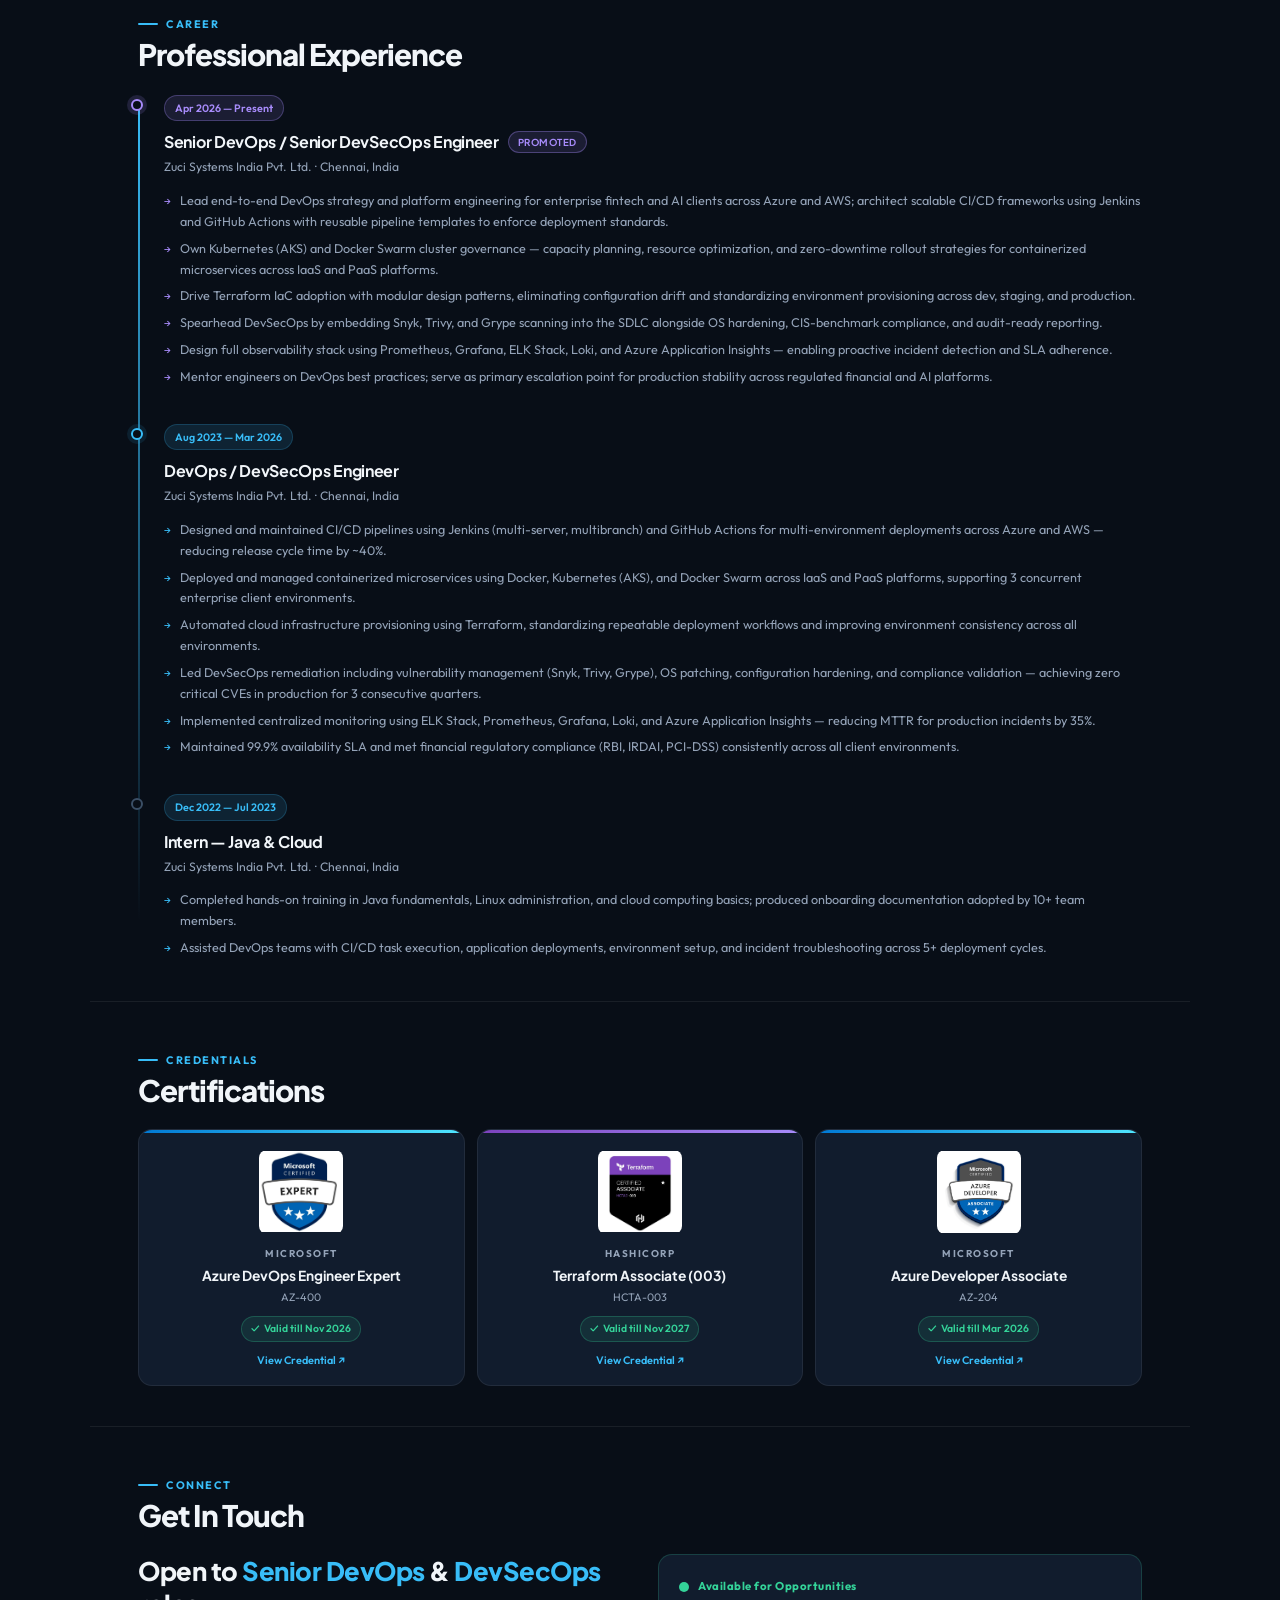
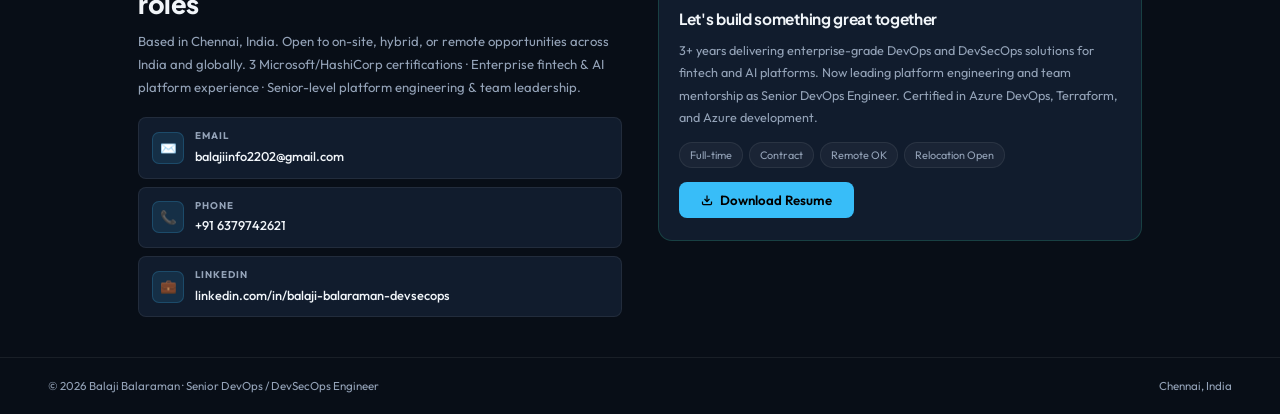
==== commit f6dafaac: "experience added" ====
--- a/index.html
+++ b/index.html
@@ -3,8 +3,8 @@
 <head>
   <meta charset="UTF-8"/>
   <meta name="viewport" content="width=device-width, initial-scale=1.0"/>
-  <title>Balaji Balaraman | DevOps / DevSecOps Engineer</title>
-  <meta name="description" content="Balaji Balaraman – DevOps / DevSecOps Engineer with 3+ years in Azure, AWS, Kubernetes, Terraform, Cloud Security."/>
+  <title>Balaji Balaraman | Senior DevOps / DevSecOps Engineer</title>
+  <meta name="description" content="Balaji Balaraman – Senior DevOps / DevSecOps Engineer with 3+ years in Azure, AWS, Kubernetes, Terraform, Cloud Security."/>
   <link rel="preconnect" href="https://fonts.googleapis.com">
   <link href="https://fonts.googleapis.com/css2?family=Plus+Jakarta+Sans:wght@300;400;500;600;700;800&family=Outfit:wght@300;400;500;600;700&display=swap" rel="stylesheet">
 <style>
@@ -41,10 +41,7 @@
 .nav-cta{display:flex;align-items:center;gap:7px;padding:8px 20px;background:var(--blue);color:#000;font-weight:700;font-size:.8rem;border:none;border-radius:var(--rs);transition:opacity .2s}
 .nav-cta:hover{opacity:.85}
 
-/* ── HERO ──
-   The ONLY fix needed: use a wrapper div that is display:flex with no section padding
-   The section has zero padding — only the inner wrapper has padding-top for nav offset
-   This means the background ::before/:after gradient only extends as tall as content  */
+/* ── HERO ── */
 .hero{position:relative;overflow:hidden}
 .hero::before{
   content:'';position:absolute;inset:0;
@@ -59,16 +56,14 @@
   background-size:28px 28px;pointer-events:none
 }
 
-/* hero grid — align-items:stretch so all 3 cols grow to same height, no gap */
 .hero-inner{
   position:relative;z-index:1;
   max-width:1160px;margin:0 auto;
-  /* padding-top = nav height + small breathing room */
   padding:72px 60px 32px;
   display:grid;
   grid-template-columns:200px 1fr 180px;
   gap:32px;
-  align-items:center; /* vertically centre all 3 columns */
+  align-items:center;
 }
 
 /* photo col */
@@ -101,9 +96,9 @@
 .chip{padding:4px 10px;background:rgba(255,255,255,.05);border:1px solid var(--border);border-radius:100px;font-size:.69rem;font-weight:500;color:var(--muted)}
 .hero-actions{display:flex;gap:10px;flex-wrap:wrap}
 
-/* stats card — stretch to match column height via align-self */
+/* stats card */
 .hero-card{
-  align-self:stretch; /* fill the row height */
+  align-self:stretch;
   background:var(--card);border:1px solid var(--border);border-radius:var(--r);
   padding:20px 18px;
   display:flex;flex-direction:column;justify-content:space-evenly;
@@ -120,17 +115,13 @@
 .btn-ghost{background:rgba(255,255,255,.05);color:var(--text);border:1px solid var(--border)}
 .btn-ghost:hover{background:rgba(255,255,255,.09);border-color:rgba(255,255,255,.15)}
 
-/* ── SECTIONS — tight 40px padding ── */
+/* ── SECTIONS ── */
 .section{max-width:1100px;margin:0 auto;padding:40px 48px}
-
-/* thin divider between hero and first section */
 .hero+.section{border-top:1px solid var(--border)}
 
 .sec-tag{display:inline-flex;align-items:center;gap:8px;font-size:.68rem;font-weight:700;letter-spacing:1.5px;text-transform:uppercase;color:var(--blue);margin-bottom:5px}
 .sec-tag::before{content:'';display:block;width:20px;height:2px;background:var(--blue);border-radius:2px}
 .sec-title{font-family:var(--font-h);font-size:clamp(1.3rem,2.4vw,1.85rem);font-weight:800;letter-spacing:-1px;margin-bottom:22px;line-height:1.1}
-
-/* section separator lines */
 .section+.section{border-top:1px solid var(--border)}
 
 /* SCROLL REVEAL */
@@ -141,12 +132,17 @@
 .skills-grid{display:grid;grid-template-columns:repeat(3,1fr);gap:12px}
 .sk-card{background:var(--card);border:1px solid var(--border);border-radius:var(--r);padding:16px;transition:border-color .25s,background .25s}
 .sk-card:hover{border-color:var(--border-hi);background:var(--card-hover)}
+.sk-card.senior{border-color:rgba(167,139,250,0.3);background:rgba(167,139,250,0.05)}
+.sk-card.senior:hover{border-color:rgba(167,139,250,0.6);background:rgba(167,139,250,0.1)}
 .sk-head{display:flex;align-items:center;gap:10px;margin-bottom:10px}
 .sk-icon{width:30px;height:30px;border-radius:7px;background:var(--blue-dim);border:1px solid rgba(56,189,248,.2);display:flex;align-items:center;justify-content:center;font-size:.86rem;flex-shrink:0}
+.sk-icon.purple{background:rgba(167,139,250,0.15);border-color:rgba(167,139,250,0.3)}
 .sk-head h4{font-family:var(--font-h);font-size:.8rem;font-weight:700;color:var(--text)}
+.sk-senior-badge{display:inline-flex;align-items:center;padding:1px 7px;background:rgba(167,139,250,0.15);border:1px solid rgba(167,139,250,0.35);border-radius:100px;font-size:.57rem;font-weight:700;color:#A78BFA;letter-spacing:.5px;margin-left:auto;white-space:nowrap}
 .tags{display:flex;flex-wrap:wrap;gap:5px}
 .tag{padding:3px 8px;background:rgba(255,255,255,.05);border:1px solid var(--border);border-radius:100px;font-size:.65rem;color:var(--muted);font-weight:500;transition:all .2s}
 .sk-card:hover .tag{border-color:rgba(56,189,248,.2);color:#CBD5E1}
+.sk-card.senior:hover .tag{border-color:rgba(167,139,250,.3);color:#CBD5E1}
 
 /* ── PROJECTS ── */
 .proj-list{display:flex;flex-direction:column;gap:10px}
@@ -181,11 +177,15 @@
 .tl-item:last-child{padding-bottom:0}
 .tl-dot{position:absolute;left:-33px;top:6px;width:12px;height:12px;border-radius:50%;background:var(--bg);border:2px solid var(--blue);box-shadow:0 0 0 4px rgba(56,189,248,.1)}
 .tl-dot.dim{border-color:var(--faint);box-shadow:none}
+.tl-dot.senior{border-color:#A78BFA;box-shadow:0 0 0 4px rgba(167,139,250,.15)}
 .tl-date{display:inline-flex;padding:3px 10px;background:var(--blue-dim);border:1px solid rgba(56,189,248,.2);border-radius:100px;font-size:.67rem;font-weight:600;color:var(--blue);margin-bottom:7px}
-.tl-role{font-family:var(--font-h);font-size:1rem;font-weight:700;letter-spacing:-.3px;margin-bottom:2px}
+.tl-date.senior{background:rgba(167,139,250,0.12);border-color:rgba(167,139,250,0.3);color:#A78BFA}
+.tl-role{font-family:var(--font-h);font-size:1rem;font-weight:700;letter-spacing:-.3px;margin-bottom:2px;display:flex;align-items:center;gap:9px}
+.tl-role-badge{display:inline-flex;padding:2px 9px;background:rgba(167,139,250,0.12);border:1px solid rgba(167,139,250,0.35);border-radius:100px;font-size:.6rem;font-weight:700;color:#A78BFA;letter-spacing:.5px}
 .tl-co{font-size:.76rem;color:var(--muted);margin-bottom:9px}
 .tl-pts li{display:flex;gap:9px;font-size:.79rem;color:var(--muted);padding:3px 0;line-height:1.65}
 .tl-pts li::before{content:'→';font-size:.65rem;color:var(--blue);flex-shrink:0;margin-top:3px}
+.tl-pts.senior li::before{color:#A78BFA}
 
 /* ── CERTS ── */
 .cert-grid{display:grid;grid-template-columns:repeat(3,1fr);gap:12px}
@@ -300,9 +300,9 @@
     <div class="hero-mid">
       <h1 class="hero-name">Balaji Balaraman</h1>
       <p class="hero-role">
-        <strong>DevOps / DevSecOps Engineer</strong> with 3+ years building secure,
+        <strong>Senior DevOps / DevSecOps Engineer</strong> with 3+ years building secure,
         scalable cloud infrastructure across <strong>Azure, AWS &amp; GCP</strong> —
-        from CI/CD pipelines to Kubernetes clusters at enterprise fintech scale.
+        from CI/CD pipelines to Kubernetes clusters at enterprise fintech and AI scale.
       </p>
       <div class="hero-chips">
         <span class="chip">☁️ Azure · AWS</span>
@@ -311,6 +311,7 @@
         <span class="chip">📦 Terraform</span>
         <span class="chip">📊 Observability</span>
         <span class="chip">🐳 Docker</span>
+        <span class="chip">🏗️ Platform Engineering</span>
       </div>
       <div class="hero-actions">
         <a href="#projects" class="btn btn-solid">View Projects →</a>
@@ -337,6 +338,8 @@
   <div class="sec-tag">Capabilities</div>
   <h2 class="sec-title">Core Technical Stack</h2>
   <div class="skills-grid">
+
+    <!-- ── EXISTING SKILLS ── -->
     <div class="sk-card rv">
       <div class="sk-head"><div class="sk-icon">⚙️</div><h4>CI/CD &amp; DevOps</h4></div>
       <div class="tags"><span class="tag">Jenkins</span><span class="tag">GitHub Actions</span><span class="tag">Azure DevOps</span><span class="tag">Nexus</span><span class="tag">SonarQube</span><span class="tag">Git</span><span class="tag">Bitbucket</span></div>
@@ -359,8 +362,35 @@
     </div>
     <div class="sk-card rv">
       <div class="sk-head"><div class="sk-icon">🔒</div><h4>DevSecOps &amp; Security</h4></div>
-      <div class="tags"><span class="tag">Snyk</span><span class="tag">Trivy</span><span class="tag">Grype</span><span class="tag">Vuln. Management</span><span class="tag">OS Hardening</span><span class="tag">IAM Least-Privilege</span><span class="tag">Compliance</span></div>
-    </div>
+      <div class="tags"><span class="tag">Snyk</span><span class="tag">Trivy</span><span class="tag">Grype</span><span class="tag">Vuln. Management</span><span class="tag">OS Hardening</span><span class="tag">IAM Least-Privilege</span><span class="tag">SAST/DAST</span><span class="tag">Compliance</span></div>
+    </div>
+
+    <!-- ── SENIOR-LEVEL SKILLS (NEW) ── -->
+    <div class="sk-card senior rv">
+      <div class="sk-head">
+        <div class="sk-icon purple">🏗️</div>
+        <h4>Platform &amp; Architecture</h4>
+        <span class="sk-senior-badge">SENIOR</span>
+      </div>
+      <div class="tags"><span class="tag">CI/CD Framework Design</span><span class="tag">Reusable Pipeline Templates</span><span class="tag">IaC Modular Patterns</span><span class="tag">Config Drift Prevention</span><span class="tag">Multi-env Standardisation</span></div>
+    </div>
+    <div class="sk-card senior rv">
+      <div class="sk-head">
+        <div class="sk-icon purple">⎈</div>
+        <h4>Kubernetes Governance</h4>
+        <span class="sk-senior-badge">SENIOR</span>
+      </div>
+      <div class="tags"><span class="tag">Cluster Governance</span><span class="tag">Capacity Planning</span><span class="tag">Resource Optimisation</span><span class="tag">Zero-Downtime Rollouts</span><span class="tag">AKS Node Pool Mgmt</span><span class="tag">Helm</span></div>
+    </div>
+    <div class="sk-card senior rv">
+      <div class="sk-head">
+        <div class="sk-icon purple">📋</div>
+        <h4>Compliance &amp; Leadership</h4>
+        <span class="sk-senior-badge">SENIOR</span>
+      </div>
+      <div class="tags"><span class="tag">CIS Benchmark</span><span class="tag">Audit-Ready Reporting</span><span class="tag">RBI / IRDAI / PCI-DSS</span><span class="tag">Team Mentoring</span><span class="tag">Production Escalation</span><span class="tag">SLA Adherence</span></div>
+    </div>
+
   </div>
 </section>
 
@@ -384,11 +414,11 @@
         <div class="proj-inner">
           <p class="proj-desc">Designed and secured a high-volume fintech infrastructure supporting multiple NBFC lending applications — Paytm, MoneyView, and loan disbursement platforms — connecting lenders and borrowers across India's credit ecosystem under stringent financial compliance requirements.</p>
           <ul class="proj-pts">
-            <li>Built and maintained Jenkins multi-server CI/CD pipelines for microservice build, Docker image creation, and multi-environment deployments across dev, staging, and production.</li>
-            <li>Containerized and deployed microservices using Docker, Docker Swarm, and Kubernetes with Nginx reverse proxy and SSL/TLS termination for secure client traffic routing.</li>
-            <li>Configured Azure Virtual Network, private subnets, and secure networking for high-compliance fintech workloads supporting Paytm, MoneyView, and loan disbursement platforms.</li>
-            <li>Implemented centralized logging and alerting with ELK Stack (Filebeat, Metricbeat, Heartbeat) for container health monitoring, system metrics, and uptime visibility.</li>
-            <li>Performed Azure VM security hardening, vulnerability remediation (Snyk/Trivy), and OS patching to meet strict financial sector compliance requirements.</li>
+            <li>Built and maintained Jenkins multi-server CI/CD pipelines for microservice build, Docker image creation, and multi-environment deployments across dev, staging, and production — reducing build-to-deploy time by 50%.</li>
+            <li>Containerized and deployed microservices using Docker, Docker Swarm, and Kubernetes with Nginx reverse proxy and SSL/TLS termination for zero-downtime rolling deployments.</li>
+            <li>Configured Azure Virtual Network with private subnets and secure networking for high-compliance fintech workloads meeting RBI and IRDAI standards.</li>
+            <li>Implemented centralized logging and alerting with ELK Stack (Filebeat, Metricbeat, Heartbeat) across 20+ services for container health monitoring, system metrics, and uptime visibility.</li>
+            <li>Performed Azure VM security hardening, vulnerability remediation (Snyk/Trivy), and OS patching — passing 3 consecutive external security audits.</li>
           </ul>
           <div class="impact"><span class="impact-lbl">Impact</span><span class="impact-txt">Reduced unplanned downtime and standardized deployment workflows across all NBFC client platforms — enabling consistent, compliant releases at fintech scale.</span></div>
         </div>
@@ -409,11 +439,11 @@
         <div class="proj-inner">
           <p class="proj-desc">Delivered end-to-end Azure infrastructure for an AI-driven market research platform with Agentic AI and ML inferencing workloads. Designed the full secure cloud architecture — from GPU-enabled Kubernetes clusters to private networking and observability — enabling automated research workflows at production scale.</p>
           <ul class="proj-pts">
-            <li>Delivered end-to-end Azure DevOps implementation using AKS and Azure Container Apps to host production-grade AI/ML microservices with auto-scaling capabilities.</li>
-            <li>Provisioned and managed GPU-enabled AKS node pools to support Agentic AI and ML model inferencing workloads — optimized for cost and GPU throughput.</li>
-            <li>Integrated Azure services: ACR, Key Vault, PostgreSQL Flexible Server, Data Factory, Event Grid, and Azure AI Foundry into a unified, secure AI platform architecture.</li>
-            <li>Designed secure networking using VPN integration, private subnets, API Gateway, Azure Front Door, and Kubernetes Ingress for controlled traffic flow.</li>
-            <li>Implemented Loki sidecar logging containers and Prometheus + Grafana dashboards for real-time cluster-level and application-level observability with alert rules.</li>
+            <li>Delivered end-to-end Azure DevOps implementation using AKS and Azure Container Apps to host production-grade AI/ML microservices supporting 5 Agentic AI models in parallel.</li>
+            <li>Provisioned and managed GPU-enabled AKS node pools to support Agentic AI and ML model inferencing workloads — optimized for cost and GPU throughput, achieving 99.5% uptime.</li>
+            <li>Integrated Azure services: ACR, Key Vault, PostgreSQL Flexible Server, Data Factory, Event Grid, and Azure AI Foundry into a unified, secure AI platform — reducing service integration time by 60%.</li>
+            <li>Designed secure networking using VPN integration, private subnets, API Gateway, Azure Front Door, and Kubernetes Ingress — eliminating public endpoint exposure for all internal services.</li>
+            <li>Implemented Loki sidecar logging containers and Prometheus + Grafana dashboards for real-time cluster-level and application-level observability across 10+ AI microservices.</li>
             <li>Enforced cloud security best practices including private endpoints, least-privilege IAM, and network segmentation across all workloads.</li>
           </ul>
           <div class="impact"><span class="impact-lbl">Impact</span><span class="impact-txt">Enabled a secure, scalable production environment for Agentic AI workloads — supporting GPU-intensive ML inference pipelines with full observability and compliance controls.</span></div>
@@ -435,12 +465,12 @@
         <div class="proj-inner">
           <p class="proj-desc">Migrated, stabilized, and hardened a cloud-native microservices architecture on AWS for a US consumer lending company. Led DevSecOps remediation and compliance validation across the full platform, meeting US financial regulatory standards without compromising deployment velocity.</p>
           <ul class="proj-pts">
-            <li>Managed EC2-based Docker microservices deployments and ECS cluster-based container orchestration for a high-availability enterprise financial platform.</li>
-            <li>Built CI/CD pipelines using Jenkins and GitHub Actions supporting automated testing, Snyk security scanning, and multi-environment deployments with gate approvals.</li>
-            <li>Implemented event-driven architecture using AWS Lambda, EventBridge, and SNS for asynchronous financial processing workflows including loan status updates.</li>
-            <li>Configured API Gateway, ELB, and NLB for intelligent traffic management, blue-green load balancing, and high availability across availability zones.</li>
-            <li>Managed AMI creation, EBS volumes, snapshots, and backup strategies to ensure business continuity and disaster recovery.</li>
-            <li>Executed OS upgrades, security patching, and DevSecOps vulnerability remediation — validated using AWS CLI and security scan re-validation workflows.</li>
+            <li>Managed EC2-based Docker microservices deployments and ECS cluster-based container orchestration for a high-availability enterprise financial platform processing thousands of loan applications daily.</li>
+            <li>Built CI/CD pipelines using Jenkins and GitHub Actions with automated testing, Snyk SAST security scanning, and multi-environment deployments — reducing deployment errors by 30%.</li>
+            <li>Implemented event-driven architecture using AWS Lambda, EventBridge, and SNS for asynchronous financial processing handling 10,000+ daily transactions reliably.</li>
+            <li>Configured API Gateway, ELB, and NLB for intelligent traffic management, load balancing, and high availability — maintaining 99.95% uptime for consumer-facing services.</li>
+            <li>Managed AMI creation, EBS volumes, snapshots, and backup strategies to ensure business continuity — achieving RPO of 1 hour and RTO of 2 hours.</li>
+            <li>Executed OS upgrades, security patching, and DevSecOps vulnerability remediation validated using AWS CLI and security scan re-validation workflows, meeting PCI-DSS requirements.</li>
           </ul>
           <div class="impact"><span class="impact-lbl">Impact</span><span class="impact-txt">Strengthened security posture and regulatory compliance for a US financial platform without introducing deployment delays — critical for a high-SLA lending operation.</span></div>
         </div>
@@ -455,30 +485,54 @@
   <div class="sec-tag">Career</div>
   <h2 class="sec-title">Professional Experience</h2>
   <div class="tl">
+
+    <!-- ── SENIOR ROLE (NEW) ── -->
+    <div class="tl-item rv">
+      <div class="tl-dot senior"></div>
+      <div class="tl-date senior">Apr 2026 — Present</div>
+      <div class="tl-role">
+        Senior DevOps / Senior DevSecOps Engineer
+        <span class="tl-role-badge">PROMOTED</span>
+      </div>
+      <div class="tl-co">Zuci Systems India Pvt. Ltd. · Chennai, India</div>
+      <ul class="tl-pts senior">
+        <li>Lead end-to-end DevOps strategy and platform engineering for enterprise fintech and AI clients across Azure and AWS; architect scalable CI/CD frameworks using Jenkins and GitHub Actions with reusable pipeline templates to enforce deployment standards.</li>
+        <li>Own Kubernetes (AKS) and Docker Swarm cluster governance — capacity planning, resource optimization, and zero-downtime rollout strategies for containerized microservices across IaaS and PaaS platforms.</li>
+        <li>Drive Terraform IaC adoption with modular design patterns, eliminating configuration drift and standardizing environment provisioning across dev, staging, and production.</li>
+        <li>Spearhead DevSecOps by embedding Snyk, Trivy, and Grype scanning into the SDLC alongside OS hardening, CIS-benchmark compliance, and audit-ready reporting.</li>
+        <li>Design full observability stack using Prometheus, Grafana, ELK Stack, Loki, and Azure Application Insights — enabling proactive incident detection and SLA adherence.</li>
+        <li>Mentor engineers on DevOps best practices; serve as primary escalation point for production stability across regulated financial and AI platforms.</li>
+      </ul>
+    </div>
+
+    <!-- ── DEVOPS ENGINEER (UPDATED DATES) ── -->
     <div class="tl-item rv">
       <div class="tl-dot"></div>
-      <div class="tl-date">Aug 2023 — Present</div>
+      <div class="tl-date">Aug 2023 — Mar 2026</div>
       <div class="tl-role">DevOps / DevSecOps Engineer</div>
       <div class="tl-co">Zuci Systems India Pvt. Ltd. · Chennai, India</div>
       <ul class="tl-pts">
-        <li>Designed and maintained CI/CD pipelines using Jenkins (multi-server, multibranch) and GitHub Actions for multi-environment deployments across Azure and AWS.</li>
-        <li>Deployed and managed containerized microservices using Docker, Kubernetes (AKS), and Docker Swarm across IaaS, PaaS, and Kubernetes platforms for enterprise clients.</li>
-        <li>Automated cloud infrastructure provisioning using Terraform, standardizing repeatable deployment workflows and improving environment consistency.</li>
-        <li>Led DevSecOps remediation including vulnerability management (Snyk, Trivy, Grype), OS patching, configuration hardening, and compliance validation.</li>
-        <li>Implemented centralized monitoring using ELK Stack, Prometheus, Grafana, Loki, and Azure Application Insights across production workloads.</li>
-        <li>Supported and stabilized production releases ensuring security, high availability, and regulatory compliance requirements were consistently met.</li>
+        <li>Designed and maintained CI/CD pipelines using Jenkins (multi-server, multibranch) and GitHub Actions for multi-environment deployments across Azure and AWS — reducing release cycle time by ~40%.</li>
+        <li>Deployed and managed containerized microservices using Docker, Kubernetes (AKS), and Docker Swarm across IaaS and PaaS platforms, supporting 3 concurrent enterprise client environments.</li>
+        <li>Automated cloud infrastructure provisioning using Terraform, standardizing repeatable deployment workflows and improving environment consistency across all environments.</li>
+        <li>Led DevSecOps remediation including vulnerability management (Snyk, Trivy, Grype), OS patching, configuration hardening, and compliance validation — achieving zero critical CVEs in production for 3 consecutive quarters.</li>
+        <li>Implemented centralized monitoring using ELK Stack, Prometheus, Grafana, Loki, and Azure Application Insights — reducing MTTR for production incidents by 35%.</li>
+        <li>Maintained 99.9% availability SLA and met financial regulatory compliance (RBI, IRDAI, PCI-DSS) consistently across all client environments.</li>
       </ul>
     </div>
+
+    <!-- ── INTERN ── -->
     <div class="tl-item rv">
       <div class="tl-dot dim"></div>
       <div class="tl-date">Dec 2022 — Jul 2023</div>
       <div class="tl-role">Intern — Java &amp; Cloud</div>
       <div class="tl-co">Zuci Systems India Pvt. Ltd. · Chennai, India</div>
       <ul class="tl-pts">
-        <li>Completed hands-on training in Java fundamentals, Linux administration, and cloud computing basics.</li>
-        <li>Assisted DevOps teams with CI/CD task execution, application deployments, environment setup, and incident troubleshooting.</li>
+        <li>Completed hands-on training in Java fundamentals, Linux administration, and cloud computing basics; produced onboarding documentation adopted by 10+ team members.</li>
+        <li>Assisted DevOps teams with CI/CD task execution, application deployments, environment setup, and incident troubleshooting across 5+ deployment cycles.</li>
       </ul>
     </div>
+
   </div>
 </section>
 
@@ -521,7 +575,7 @@
   <div class="contact-grid">
     <div>
       <p class="contact-hl">Open to <span>Senior DevOps</span> &amp; <span>DevSecOps</span> roles</p>
-      <p class="contact-sub">Based in Chennai, India. Open to on-site, hybrid, or remote opportunities across India and globally. 3 Microsoft/HashiCorp certifications · Enterprise fintech &amp; AI platform experience.</p>
+      <p class="contact-sub">Based in Chennai, India. Open to on-site, hybrid, or remote opportunities across India and globally. 3 Microsoft/HashiCorp certifications · Enterprise fintech &amp; AI platform experience · Senior-level platform engineering &amp; team leadership.</p>
       <div class="c-items">
         <a href="mailto:balajiinfo2202@gmail.com" class="c-item">
           <div class="c-icon">✉️</div>
@@ -543,7 +597,7 @@
         <span class="avail-lbl">Available for Opportunities</span>
       </div>
       <div class="avail-title">Let's build something great together</div>
-      <p class="avail-body">3+ years delivering enterprise-grade DevOps and DevSecOps solutions for fintech and AI platforms. Certified in Azure DevOps, Terraform, and Azure development. Ready to bring reliability, security, and speed to your team.</p>
+      <p class="avail-body">3+ years delivering enterprise-grade DevOps and DevSecOps solutions for fintech and AI platforms. Now leading platform engineering and team mentorship as Senior DevOps Engineer. Certified in Azure DevOps, Terraform, and Azure development.</p>
       <div class="avail-tags">
         <span class="avail-tag">Full-time</span>
         <span class="avail-tag">Contract</span>
@@ -560,7 +614,7 @@
 
 <!-- FOOTER -->
 <footer class="footer">
-  <span>© 2026 Balaji Balaraman · DevOps / DevSecOps Engineer</span>
+  <span>© 2026 Balaji Balaraman · Senior DevOps / DevSecOps Engineer</span>
   <span>Chennai, India</span>
 </footer>
 
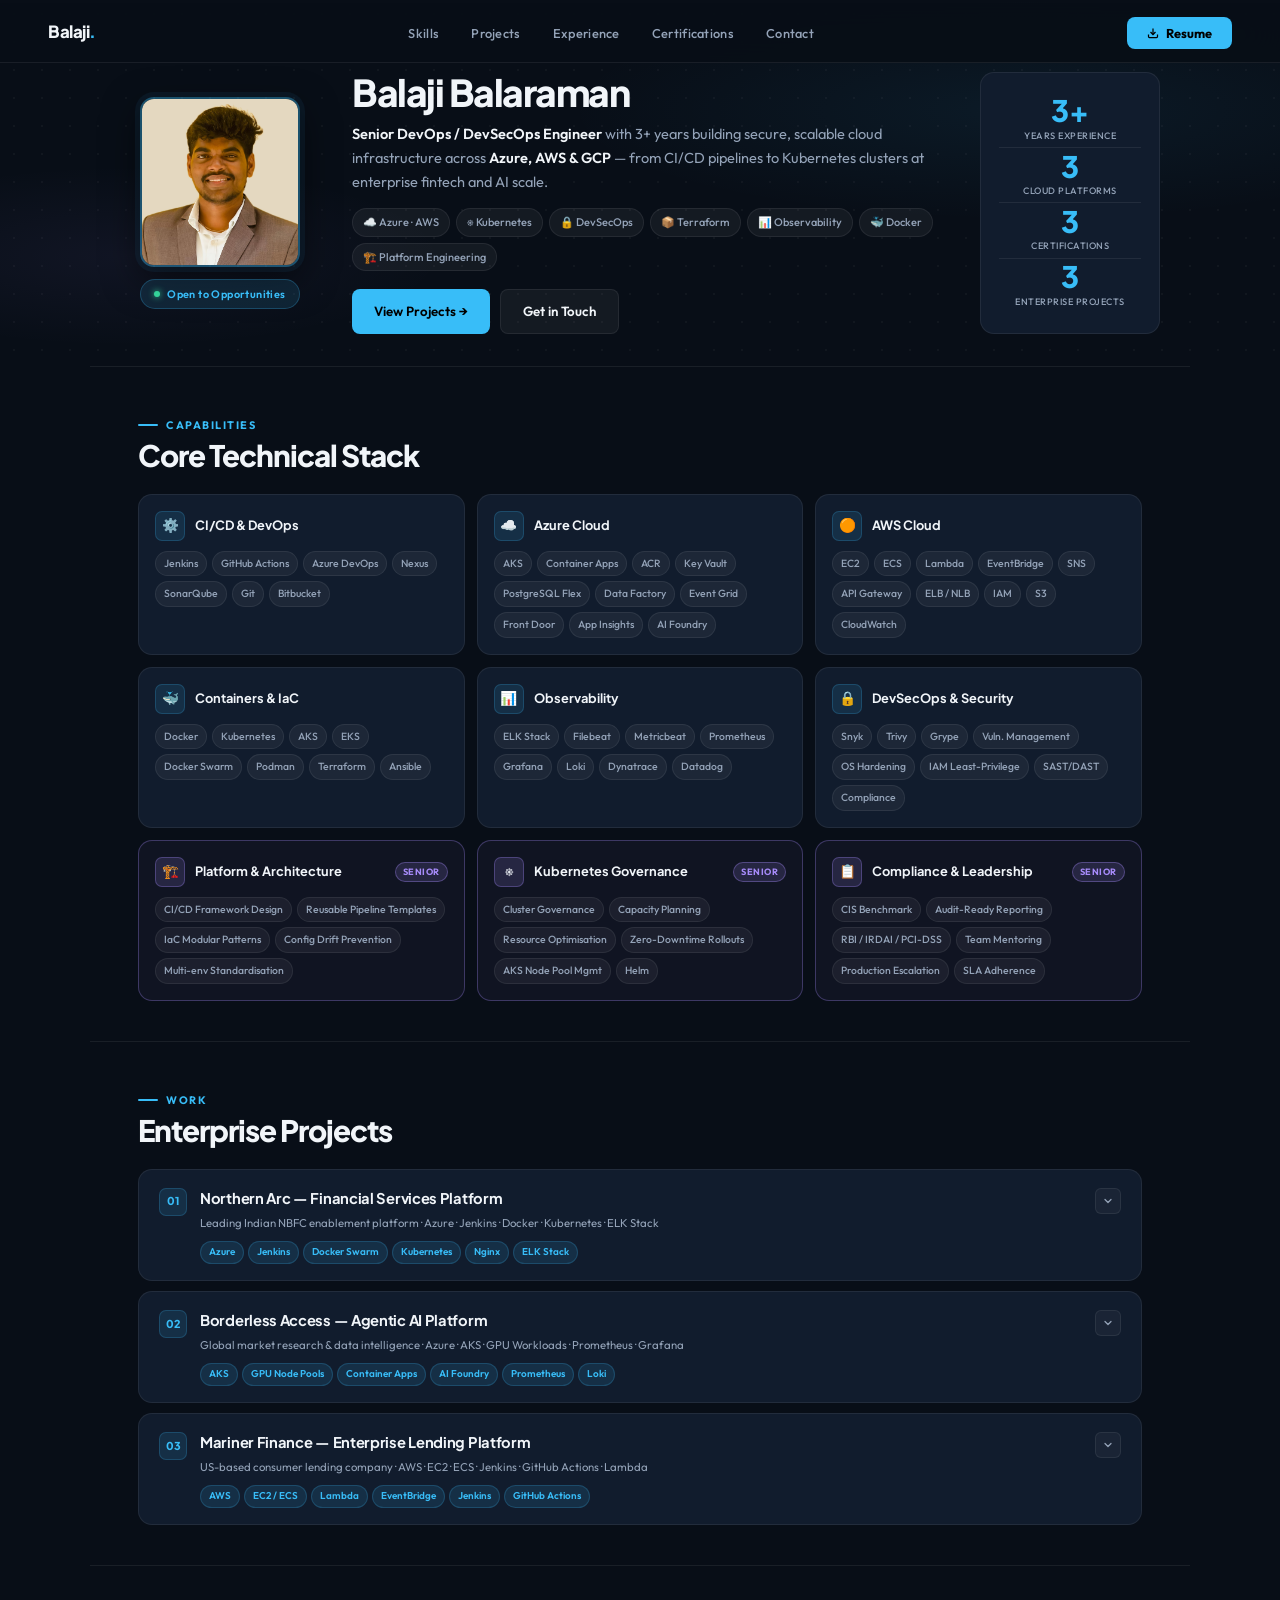
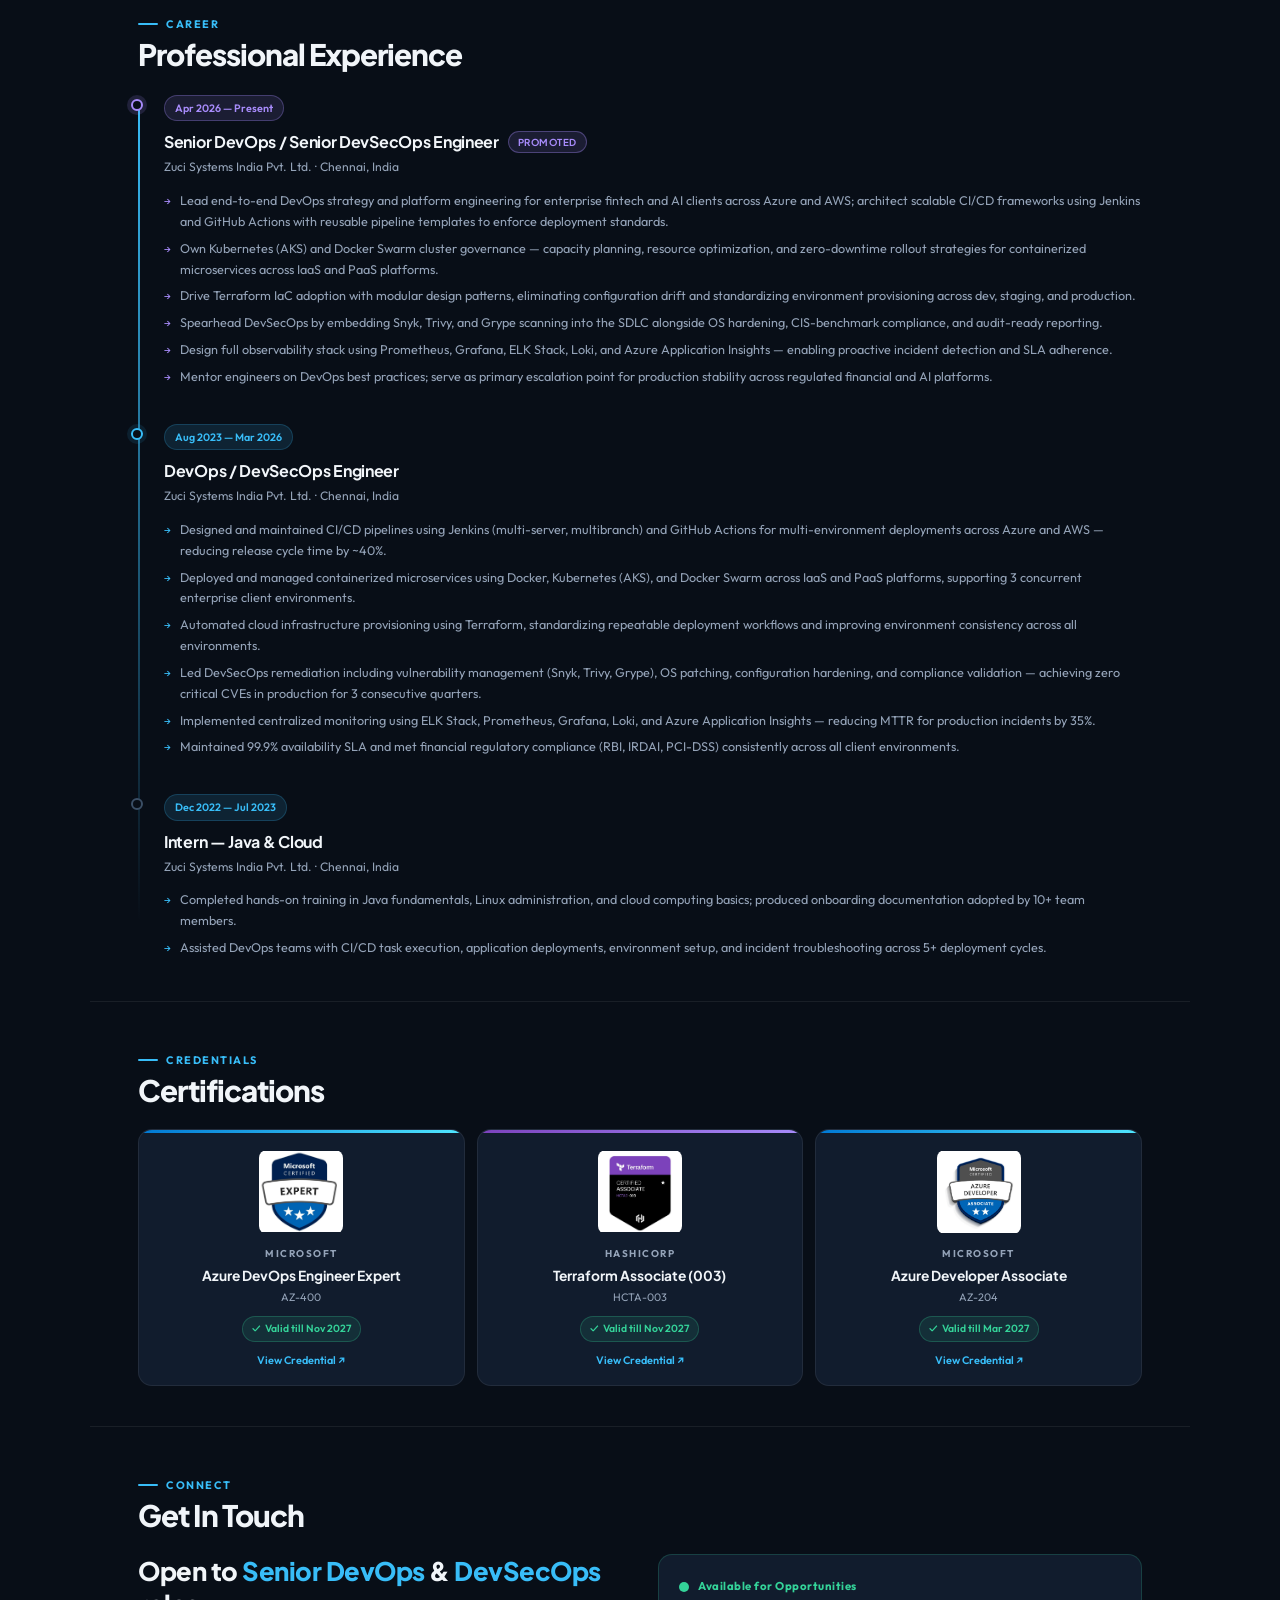
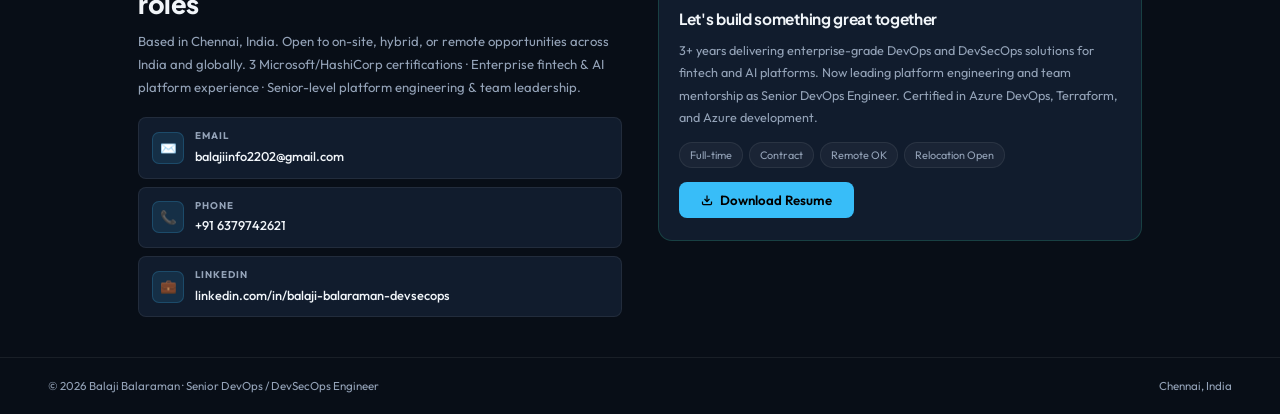
==== commit 900aca77: "year chnaged" ====
--- a/index.html
+++ b/index.html
@@ -546,7 +546,7 @@
       <div class="cert-issuer">Microsoft</div>
       <div class="cert-name">Azure DevOps Engineer Expert</div>
       <div class="cert-code">AZ-400</div>
-      <div class="cert-valid">Valid till Nov 2026</div>
+      <div class="cert-valid">Valid till Nov 2027</div>
       <span class="cert-link">View Credential ↗</span>
     </a>
     <a href="https://www.credly.com/badges/f79c40c8-d736-47e9-ba90-6f36fa3830cf" target="_blank" class="cert-card hc rv">
@@ -562,7 +562,7 @@
       <div class="cert-issuer">Microsoft</div>
       <div class="cert-name">Azure Developer Associate</div>
       <div class="cert-code">AZ-204</div>
-      <div class="cert-valid">Valid till Mar 2026</div>
+      <div class="cert-valid">Valid till Mar 2027</div>
       <span class="cert-link">View Credential ↗</span>
     </a>
   </div>
